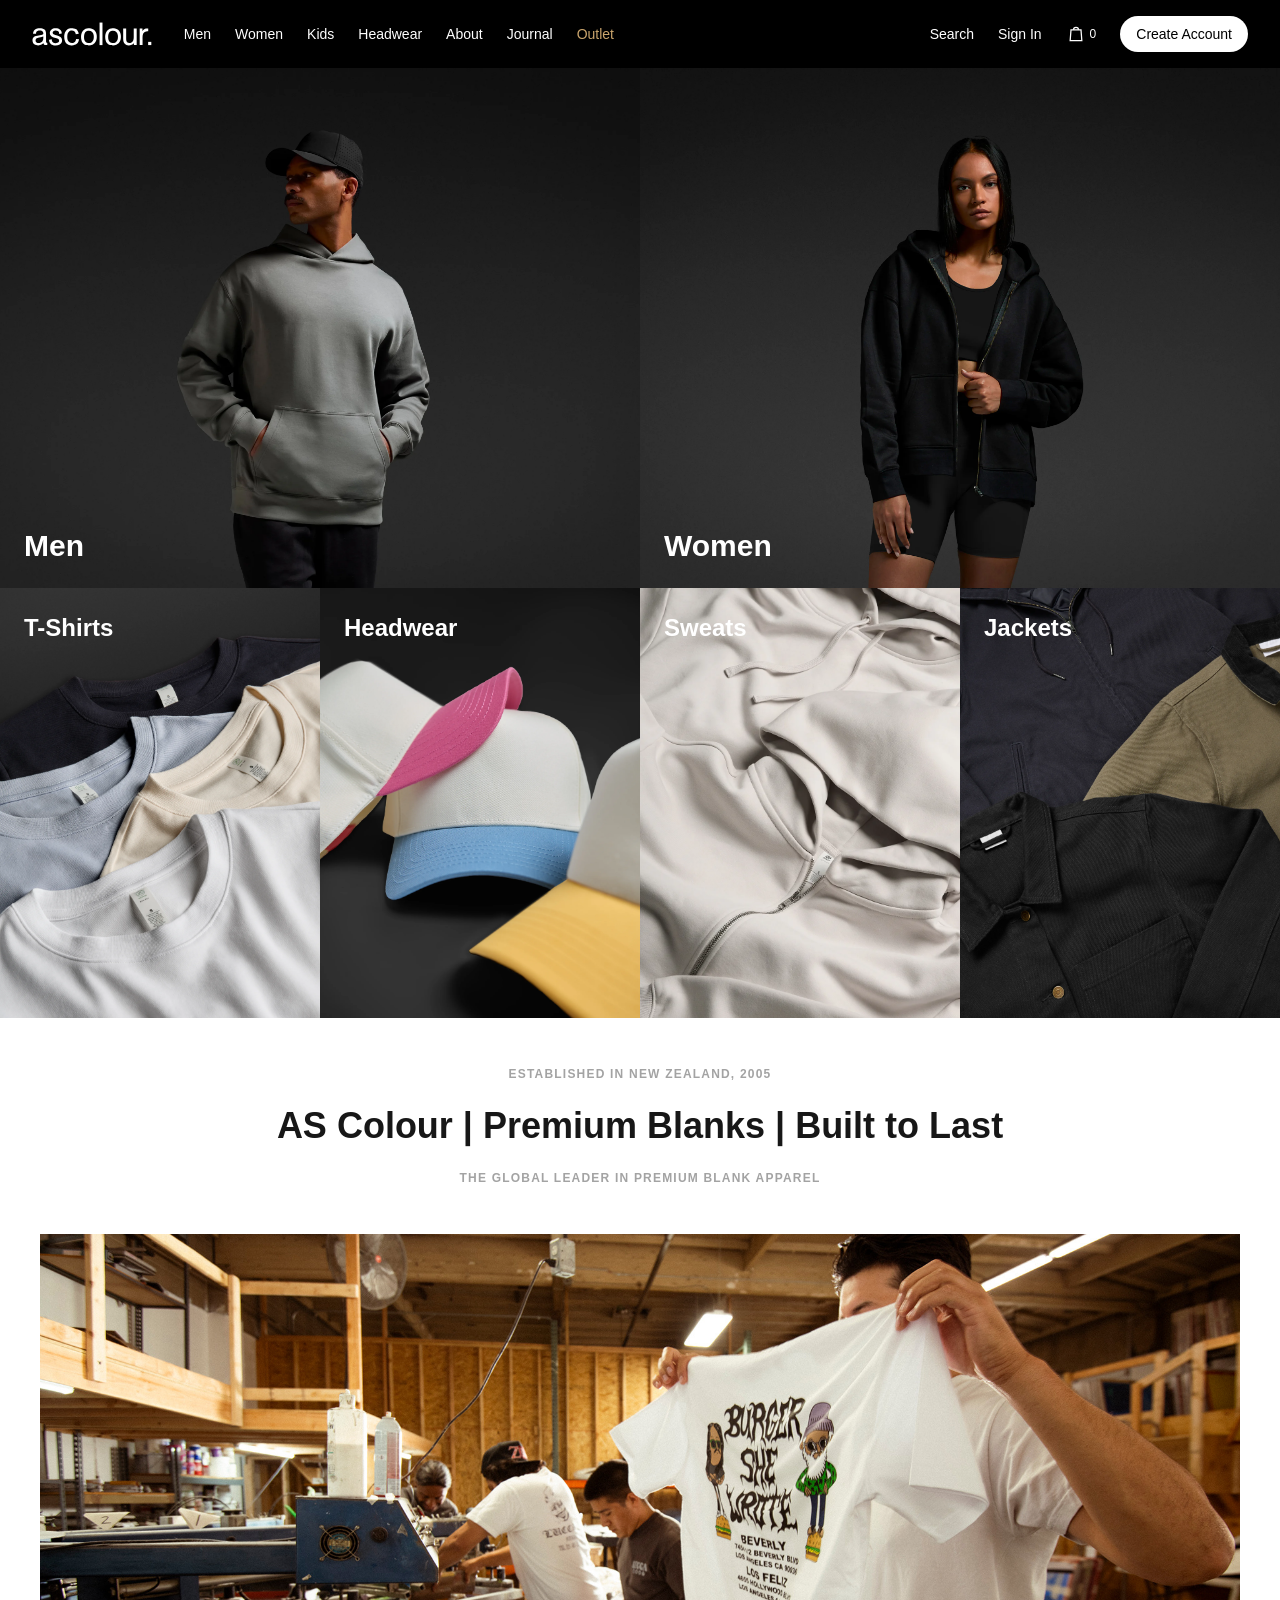
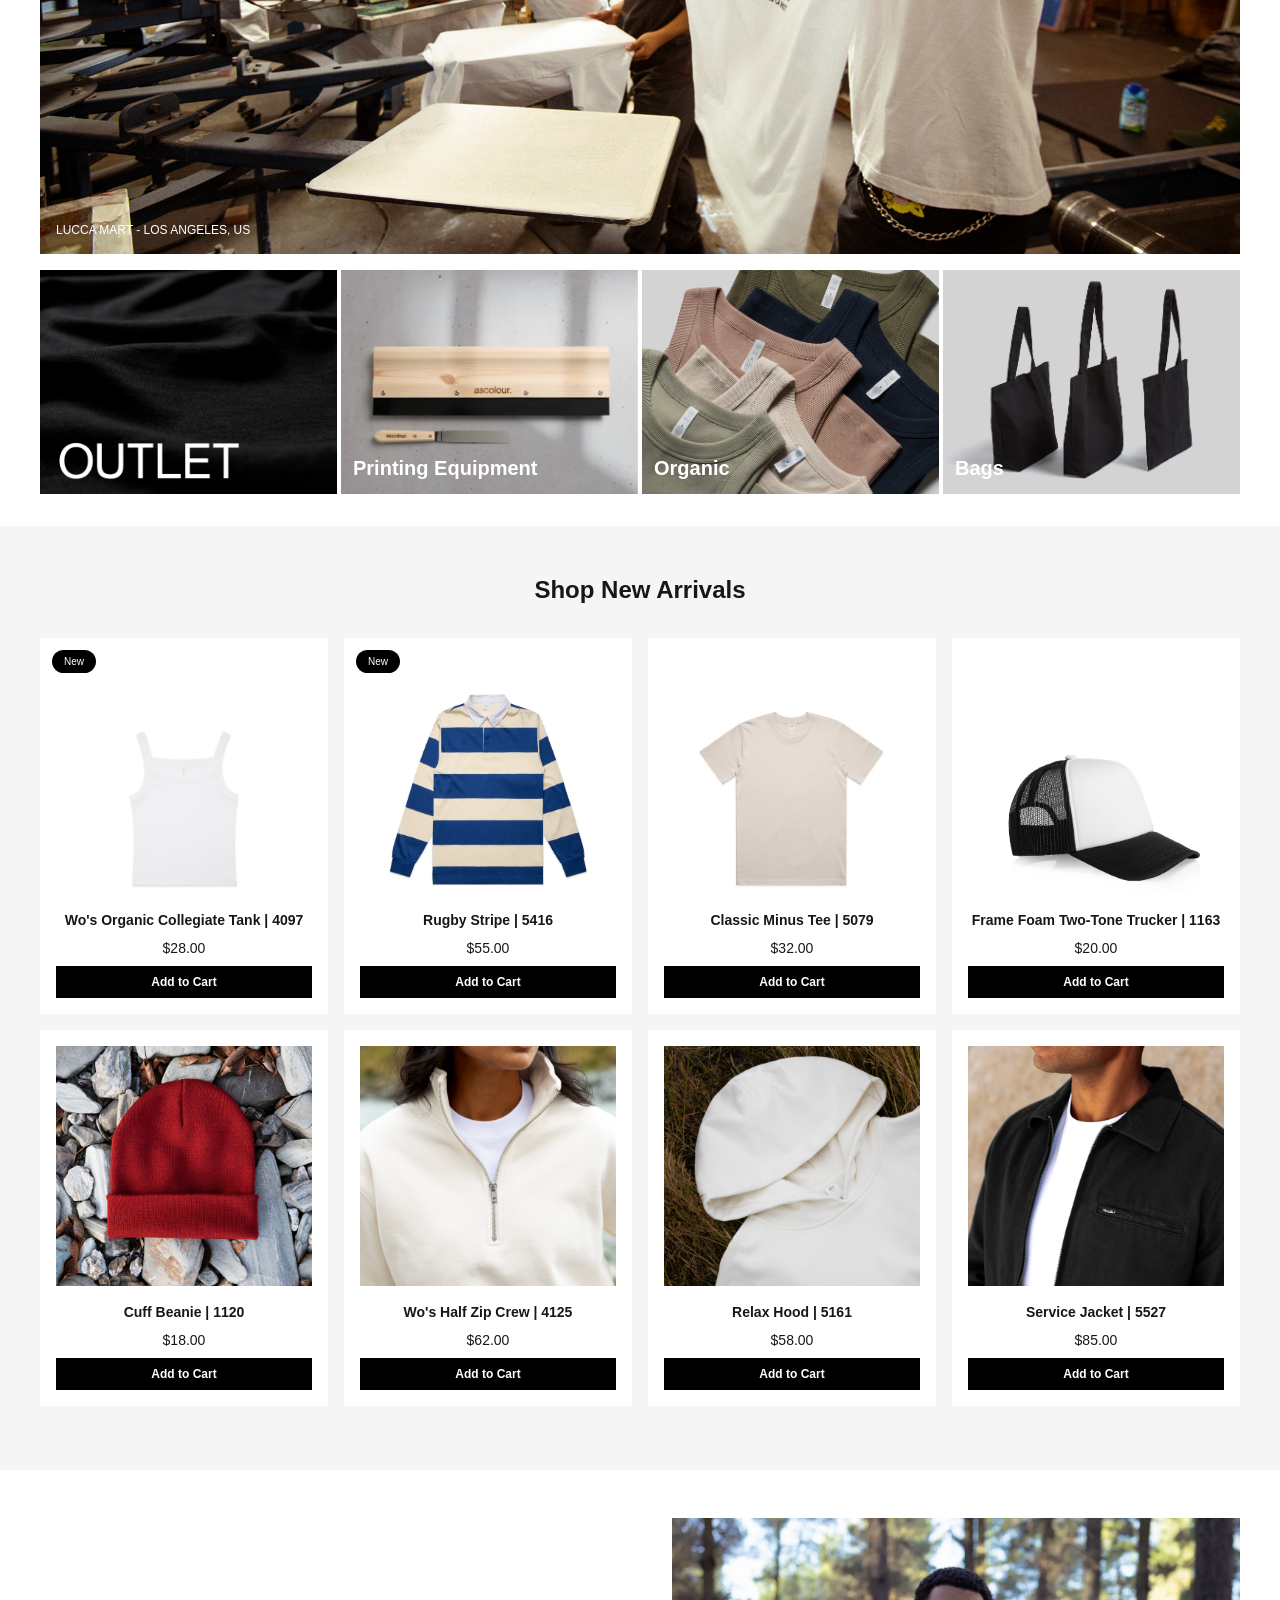
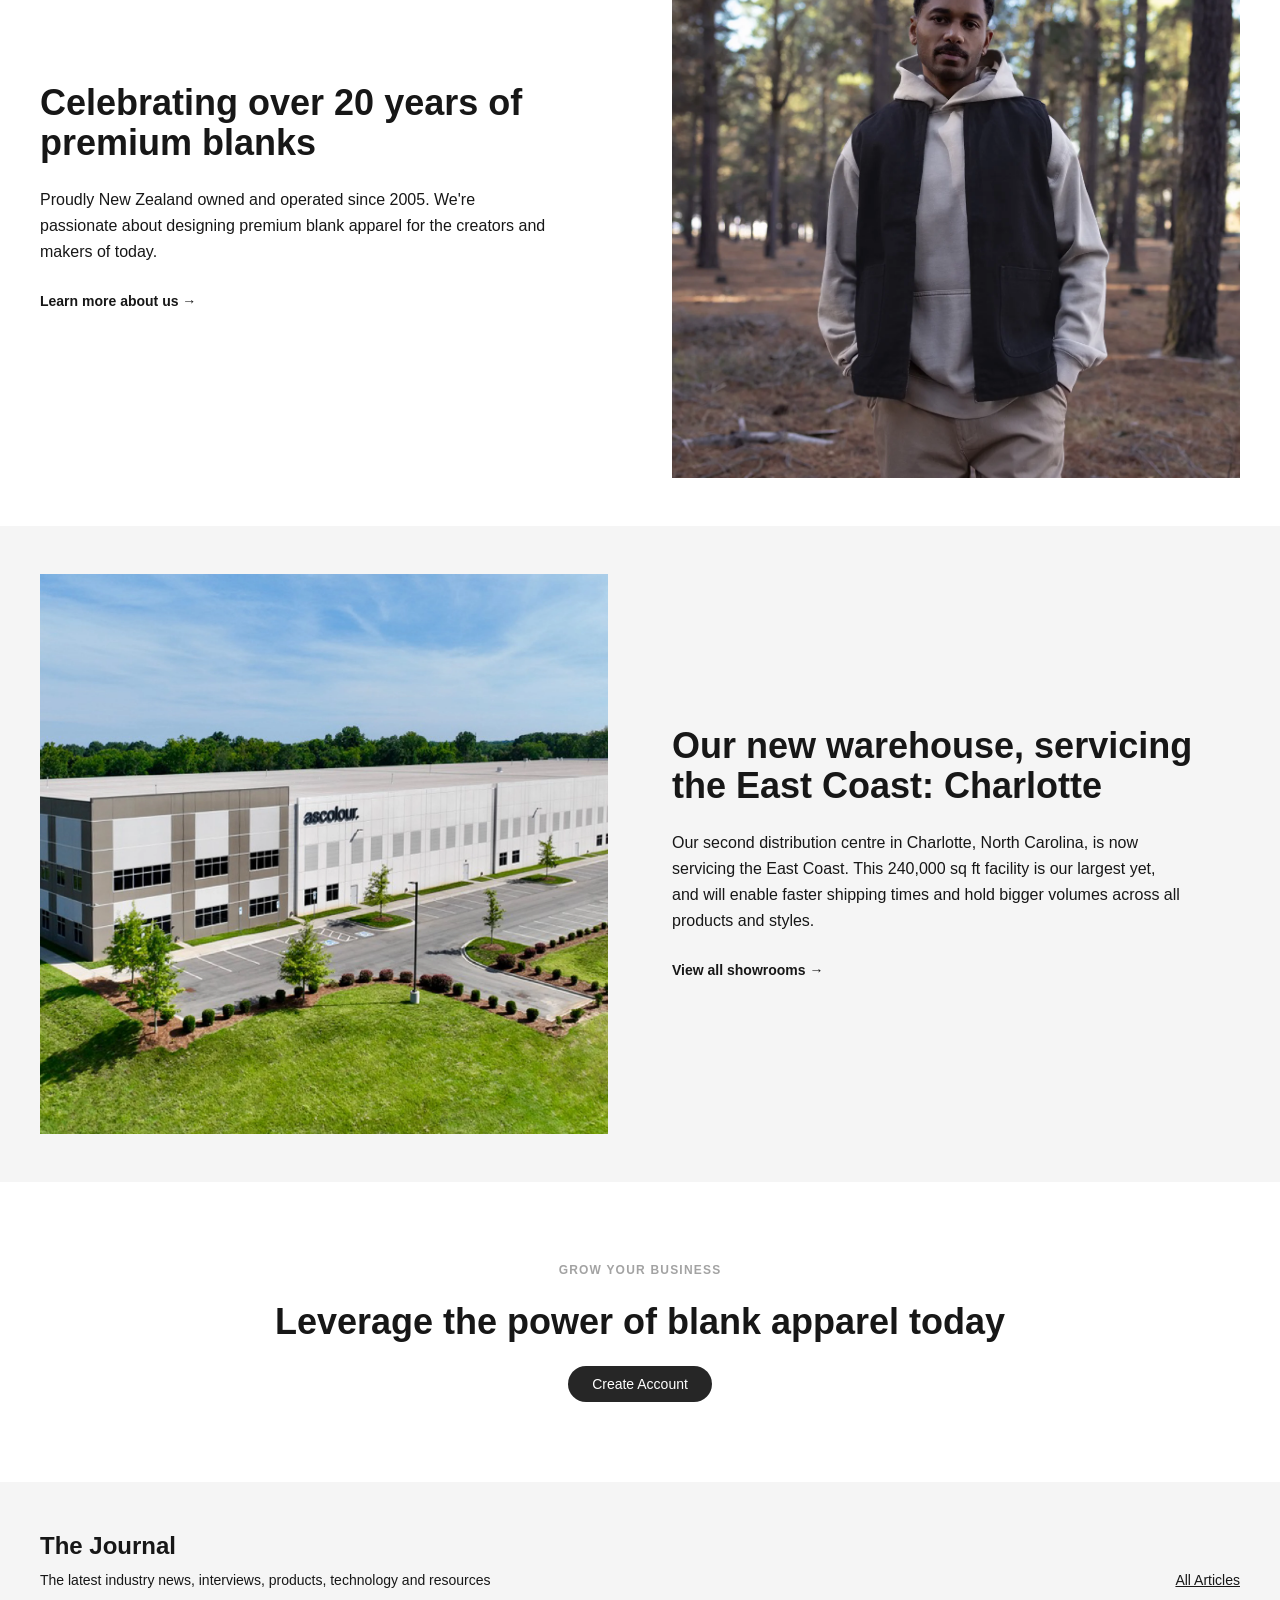
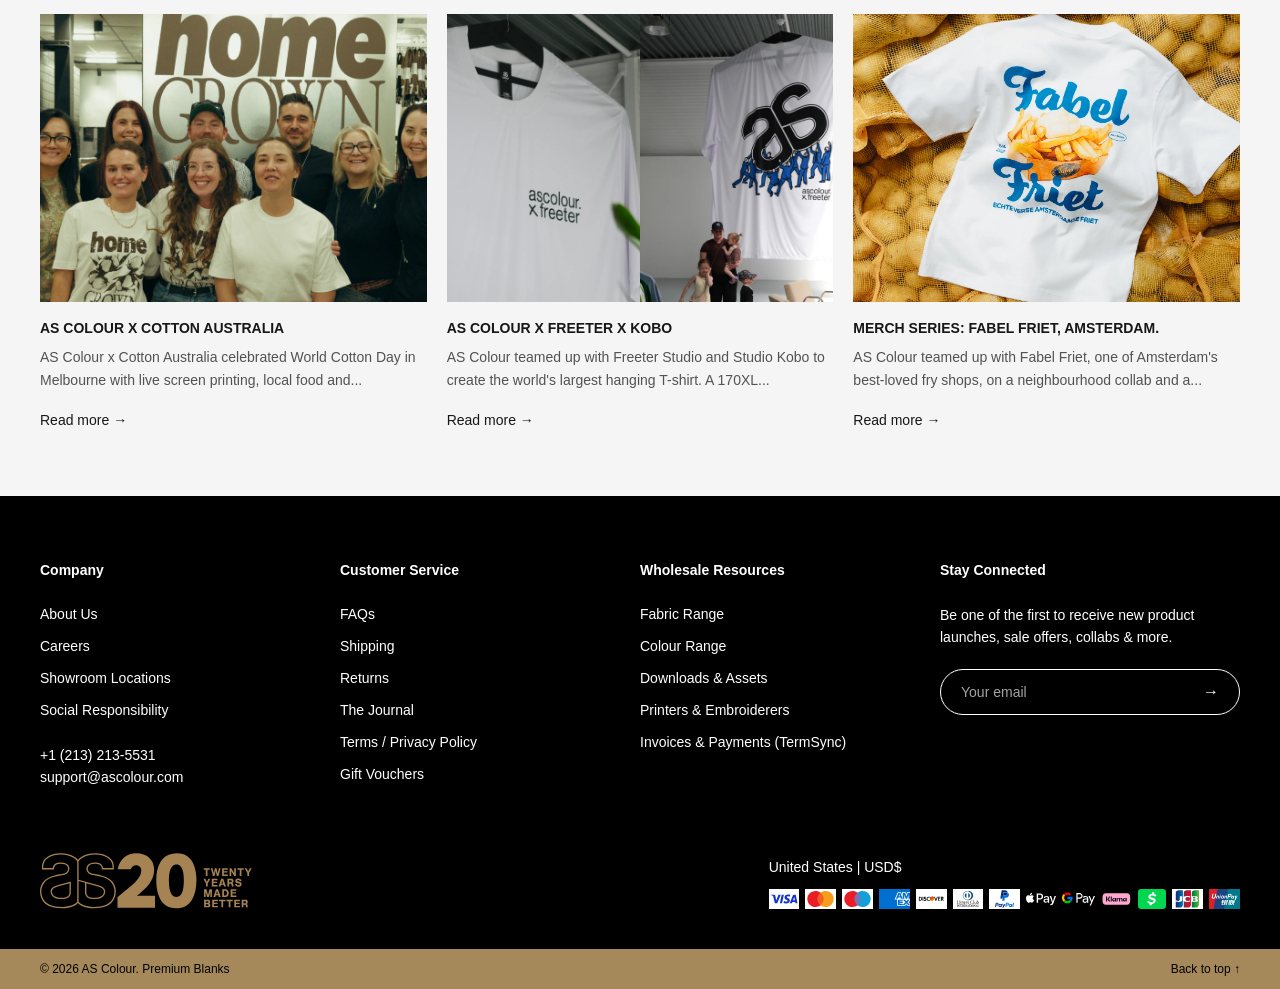
==== midterm/index.html @ 3f2ceb86 "midterm: baseline copy" ====
<!DOCTYPE html>
<html lang="en">
<head>
    <meta charset="UTF-8">
    <meta name="viewport" content="width=device-width, initial-scale=1.0">
    <title>AS Colour - Premium Blanks</title>
    <link rel="stylesheet" href="css/output.css">
</head>
<body class="bg-white font-sans text-neutral-900">

    <!-- ===== Header / Navbar (Tailwind) ===== -->
    <header class="bg-black text-white">
        <div class="flex items-center justify-between gap-4 px-4 py-4 md:px-8">
            <div class="flex items-center gap-8">
                <a href="index.html"><img src="images/ascolour_001.svg" alt="AS Colour" class="h-5 md:h-6"></a>
                <nav class="hidden gap-6 text-sm lg:flex">
                    <a href="#" class="hover:text-gold">Men</a>
                    <a href="#" class="hover:text-gold">Women</a>
                    <a href="#" class="hover:text-gold">Kids</a>
                    <a href="#" class="hover:text-gold">Headwear</a>
                    <a href="#" class="hover:text-gold">About</a>
                    <a href="#" class="hover:text-gold">Journal</a>
                    <a href="#" class="text-gold">Outlet</a>
                </nav>
            </div>
            <div class="flex items-center gap-4 text-sm md:gap-6">
                <a href="#" class="hidden md:inline">Search</a>
                <a href="#" class="hidden md:inline">Sign In</a>
                <a href="#" aria-label="Cart" class="flex items-center gap-1">
                    <svg class="h-5 w-5" fill="none" stroke="currentColor" stroke-width="1.5" viewBox="0 0 24 24" aria-hidden="true"><path d="M6 7h12l1 13H5L6 7z"/><path d="M9 7a3 3 0 0 1 6 0"/></svg>
                    <span class="text-xs">0</span>
                </a>
                <a href="#" class="hidden rounded-full bg-white px-4 py-2 text-black md:inline-block">Create Account</a>
                <label for="menu-toggle" class="cursor-pointer lg:hidden" aria-label="Open menu">
                    <svg class="h-6 w-6" fill="none" stroke="currentColor" stroke-width="1.5" viewBox="0 0 24 24" aria-hidden="true"><path d="M4 7h16M4 12h16M4 17h16"/></svg>
                </label>
            </div>
        </div>
        <!-- CSS-only mobile menu: checkbox + Tailwind peer-checked -->
        <input type="checkbox" id="menu-toggle" class="peer hidden">
        <nav class="hidden flex-col gap-4 border-t border-neutral-800 px-4 py-4 text-sm peer-checked:flex lg:!hidden">
            <a href="#">Men</a>
            <a href="#">Women</a>
            <a href="#">Kids</a>
            <a href="#">Headwear</a>
            <a href="#">About</a>
            <a href="#">Journal</a>
            <a href="#" class="text-gold">Outlet</a>
            <a href="#">Search</a>
            <a href="#">Sign In</a>
        </nav>
    </header>

    <!-- ===== Men / Women Hero ===== -->
    <section class="flex flex-col md:flex-row">
        <a href="#" class="relative h-80 md:h-[520px] md:w-1/2">
            <img src="images/ascolour_016.webp" alt="Men - grey hoodie" class="h-full w-full object-cover">
            <span class="absolute bottom-6 left-6 text-3xl font-bold text-white">Men</span>
        </a>
        <a href="#" class="relative h-80 md:h-[520px] md:w-1/2">
            <img src="images/ascolour_017.webp" alt="Women - black zip hoodie" class="h-full w-full object-cover">
            <span class="absolute bottom-6 left-6 text-3xl font-bold text-white">Women</span>
        </a>
    </section>

    <!-- ===== Sub Categories ===== -->
    <section class="flex flex-wrap">
        <a href="#" class="relative h-56 w-1/2 md:h-80 lg:h-[430px] lg:w-1/4">
            <img src="images/ascolour_018.webp" alt="T-Shirts" class="h-full w-full object-cover">
            <span class="absolute left-4 top-4 text-lg font-bold text-white md:left-6 md:top-6 md:text-2xl">T-Shirts</span>
        </a>
        <a href="#" class="relative h-56 w-1/2 md:h-80 lg:h-[430px] lg:w-1/4">
            <img src="images/ascolour_019.webp" alt="Headwear" class="h-full w-full object-cover">
            <span class="absolute left-4 top-4 text-lg font-bold text-white md:left-6 md:top-6 md:text-2xl">Headwear</span>
        </a>
        <a href="#" class="relative h-56 w-1/2 md:h-80 lg:h-[430px] lg:w-1/4">
            <img src="images/ascolour_020.webp" alt="Sweats" class="h-full w-full object-cover">
            <span class="absolute left-4 top-4 text-lg font-bold text-white md:left-6 md:top-6 md:text-2xl">Sweats</span>
        </a>
        <a href="#" class="relative h-56 w-1/2 md:h-80 lg:h-[430px] lg:w-1/4">
            <img src="images/ascolour_021.webp" alt="Jackets" class="h-full w-full object-cover">
            <span class="absolute left-4 top-4 text-lg font-bold text-white md:left-6 md:top-6 md:text-2xl">Jackets</span>
        </a>
    </section>

    <!-- ===== Intro ===== -->
    <section class="px-4 py-12 text-center">
        <p class="text-xs font-bold uppercase tracking-widest text-neutral-400">Established in New Zealand, 2005</p>
        <h1 class="my-6 text-2xl font-bold md:text-4xl">AS Colour | Premium Blanks | Built to Last</h1>
        <p class="text-xs font-bold uppercase tracking-widest text-neutral-400">The global leader in premium blank apparel</p>
    </section>

    <!-- ===== Feature Image ===== -->
    <section class="relative mx-4 md:mx-10">
        <img src="images/ascolour_024.jpg" alt="Lucca Mart screen printing, Los Angeles" class="h-64 w-full object-cover md:h-[460px] lg:h-[620px]">
        <span class="absolute bottom-4 left-4 text-xs text-white">LUCCA MART - LOS ANGELES, US</span>
    </section>

    <!-- ===== Quick Link Tiles ===== -->
    <section class="mx-4 mt-4 flex flex-wrap gap-1 md:mx-10">
        <a href="#" class="relative h-36 w-[calc(50%-2px)] md:h-56 lg:w-[calc(25%-3px)]">
            <img src="images/ascolour_026.gif" alt="Outlet" class="h-full w-full object-cover">
        </a>
        <a href="#" class="relative h-36 w-[calc(50%-2px)] md:h-56 lg:w-[calc(25%-3px)]">
            <img src="images/ascolour_027.avif" alt="Printing Equipment" class="h-full w-full object-cover">
            <span class="absolute bottom-3 left-3 text-base font-bold text-white md:text-xl">Printing Equipment</span>
        </a>
        <a href="#" class="relative h-36 w-[calc(50%-2px)] md:h-56 lg:w-[calc(25%-3px)]">
            <img src="images/ascolour_028.webp" alt="Organic" class="h-full w-full object-cover">
            <span class="absolute bottom-3 left-3 text-base font-bold text-white md:text-xl">Organic</span>
        </a>
        <a href="#" class="relative h-36 w-[calc(50%-2px)] md:h-56 lg:w-[calc(25%-3px)]">
            <img src="images/ascolour_029.avif" alt="Bags" class="h-full w-full object-cover">
            <span class="absolute bottom-3 left-3 text-base font-bold text-white md:text-xl">Bags</span>
        </a>
    </section>

    <!-- ===== Product Listing: 8 cards (Tailwind flex-wrap grid) =====
         Every card links to the same product page. -->
    <section class="mt-8 bg-soft px-4 py-12 md:px-10">
        <h2 class="mb-8 text-center text-2xl font-bold">Shop New Arrivals</h2>
        <div class="-mx-2 flex flex-wrap">

            <div class="mb-4 w-1/2 px-2 md:w-1/3 lg:w-1/4">
                <div class="relative flex h-full flex-col bg-white p-4 text-center">
                    <span class="absolute left-3 top-3 rounded-full bg-black px-3 py-1 text-[10px] text-white">New</span>
                    <a href="product.html" class="flex flex-1 flex-col">
                        <img src="images/ascolour_030.jpg" alt="Wo's Organic Collegiate Tank" class="mb-4 h-40 w-full object-contain md:h-60">
                        <h3 class="text-xs font-bold md:text-sm">Wo's Organic Collegiate Tank | 4097</h3>
                    </a>
                    <p class="my-2 text-sm">$28.00</p>
                    <button type="button" class="w-full bg-black py-2 text-xs font-bold text-white hover:bg-neutral-700">Add to Cart</button>
                </div>
            </div>

            <div class="mb-4 w-1/2 px-2 md:w-1/3 lg:w-1/4">
                <div class="relative flex h-full flex-col bg-white p-4 text-center">
                    <span class="absolute left-3 top-3 rounded-full bg-black px-3 py-1 text-[10px] text-white">New</span>
                    <a href="product.html" class="flex flex-1 flex-col">
                        <img src="images/ascolour_031.webp" alt="Rugby Stripe" class="mb-4 h-40 w-full object-contain md:h-60">
                        <h3 class="text-xs font-bold md:text-sm">Rugby Stripe | 5416</h3>
                    </a>
                    <p class="my-2 text-sm">$55.00</p>
                    <button type="button" class="w-full bg-black py-2 text-xs font-bold text-white hover:bg-neutral-700">Add to Cart</button>
                </div>
            </div>

            <div class="mb-4 w-1/2 px-2 md:w-1/3 lg:w-1/4">
                <div class="relative flex h-full flex-col bg-white p-4 text-center">
                    <a href="product.html" class="flex flex-1 flex-col">
                        <img src="images/ascolour_032.webp" alt="Classic Minus Tee" class="mb-4 h-40 w-full object-contain md:h-60">
                        <h3 class="text-xs font-bold md:text-sm">Classic Minus Tee | 5079</h3>
                    </a>
                    <p class="my-2 text-sm">$32.00</p>
                    <button type="button" class="w-full bg-black py-2 text-xs font-bold text-white hover:bg-neutral-700">Add to Cart</button>
                </div>
            </div>

            <div class="mb-4 w-1/2 px-2 md:w-1/3 lg:w-1/4">
                <div class="relative flex h-full flex-col bg-white p-4 text-center">
                    <a href="product.html" class="flex flex-1 flex-col">
                        <img src="images/ascolour_033.webp" alt="Frame Foam Two-Tone Trucker" class="mb-4 h-40 w-full object-contain md:h-60">
                        <h3 class="text-xs font-bold md:text-sm">Frame Foam Two-Tone Trucker | 1163</h3>
                    </a>
                    <p class="my-2 text-sm">$20.00</p>
                    <button type="button" class="w-full bg-black py-2 text-xs font-bold text-white hover:bg-neutral-700">Add to Cart</button>
                </div>
            </div>

            <div class="mb-4 w-1/2 px-2 md:w-1/3 lg:w-1/4">
                <div class="relative flex h-full flex-col bg-white p-4 text-center">
                    <a href="product.html" class="flex flex-1 flex-col">
                        <img src="images/ascolour_012.jpg" alt="Cuff Beanie" class="mb-4 h-40 w-full object-cover md:h-60">
                        <h3 class="text-xs font-bold md:text-sm">Cuff Beanie | 1120</h3>
                    </a>
                    <p class="my-2 text-sm">$18.00</p>
                    <button type="button" class="w-full bg-black py-2 text-xs font-bold text-white hover:bg-neutral-700">Add to Cart</button>
                </div>
            </div>

            <div class="mb-4 w-1/2 px-2 md:w-1/3 lg:w-1/4">
                <div class="relative flex h-full flex-col bg-white p-4 text-center">
                    <a href="product.html" class="flex flex-1 flex-col">
                        <img src="images/ascolour_006.jpg" alt="Wo's Half Zip Crew" class="mb-4 h-40 w-full object-cover md:h-60">
                        <h3 class="text-xs font-bold md:text-sm">Wo's Half Zip Crew | 4125</h3>
                    </a>
                    <p class="my-2 text-sm">$62.00</p>
                    <button type="button" class="w-full bg-black py-2 text-xs font-bold text-white hover:bg-neutral-700">Add to Cart</button>
                </div>
            </div>

            <div class="mb-4 w-1/2 px-2 md:w-1/3 lg:w-1/4">
                <div class="relative flex h-full flex-col bg-white p-4 text-center">
                    <a href="product.html" class="flex flex-1 flex-col">
                        <img src="images/ascolour_004.jpg" alt="Relax Hood" class="mb-4 h-40 w-full object-cover md:h-60">
                        <h3 class="text-xs font-bold md:text-sm">Relax Hood | 5161</h3>
                    </a>
                    <p class="my-2 text-sm">$58.00</p>
                    <button type="button" class="w-full bg-black py-2 text-xs font-bold text-white hover:bg-neutral-700">Add to Cart</button>
                </div>
            </div>

            <div class="mb-4 w-1/2 px-2 md:w-1/3 lg:w-1/4">
                <div class="relative flex h-full flex-col bg-white p-4 text-center">
                    <a href="product.html" class="flex flex-1 flex-col">
                        <img src="images/ascolour_003.jpg" alt="Service Jacket" class="mb-4 h-40 w-full object-cover md:h-60">
                        <h3 class="text-xs font-bold md:text-sm">Service Jacket | 5527</h3>
                    </a>
                    <p class="my-2 text-sm">$85.00</p>
                    <button type="button" class="w-full bg-black py-2 text-xs font-bold text-white hover:bg-neutral-700">Add to Cart</button>
                </div>
            </div>

        </div>
    </section>

    <!-- ===== Celebrating 20 Years ===== -->
    <section class="flex flex-col items-center gap-8 px-4 py-12 md:px-10 lg:flex-row lg:gap-16">
        <div class="lg:w-1/2">
            <h2 class="mb-6 text-2xl font-bold md:text-4xl">Celebrating over 20 years of premium blanks</h2>
            <p class="mb-6 max-w-lg leading-relaxed">Proudly New Zealand owned and operated since 2005. We're passionate about designing premium blank apparel for the creators and makers of today.</p>
            <a href="#" class="text-sm font-bold">Learn more about us &rarr;</a>
        </div>
        <div class="w-full lg:w-1/2">
            <img src="images/ascolour_034.webp" alt="Model in vest and hoodie in a forest" class="h-72 w-full object-cover md:h-[560px]">
        </div>
    </section>

    <!-- ===== Warehouse ===== -->
    <section class="flex flex-col-reverse items-center gap-8 bg-soft px-4 py-12 md:px-10 lg:flex-row lg:gap-16">
        <div class="w-full lg:w-1/2">
            <img src="images/ascolour_035.webp" alt="Charlotte warehouse" class="h-72 w-full object-cover md:h-[560px]">
        </div>
        <div class="lg:w-1/2">
            <h2 class="mb-6 text-2xl font-bold md:text-4xl">Our new warehouse, servicing the East Coast: Charlotte</h2>
            <p class="mb-6 max-w-lg leading-relaxed">Our second distribution centre in Charlotte, North Carolina, is now servicing the East Coast. This 240,000 sq ft facility is our largest yet, and will enable faster shipping times and hold bigger volumes across all products and styles.</p>
            <a href="#" class="text-sm font-bold">View all showrooms &rarr;</a>
        </div>
    </section>

    <!-- ===== CTA ===== -->
    <section class="px-4 py-16 text-center md:py-20">
        <p class="text-xs font-bold uppercase tracking-widest text-neutral-400">Grow your business</p>
        <h2 class="my-6 text-2xl font-bold md:text-4xl">Leverage the power of blank apparel today</h2>
        <a href="#" class="inline-block rounded-full bg-neutral-800 px-6 py-2 text-sm text-white">Create Account</a>
    </section>

    <!-- ===== Journal ===== -->
    <section class="bg-soft px-4 pb-16 pt-12 md:px-10">
        <div class="mb-6 flex flex-col gap-2 md:flex-row md:items-end md:justify-between">
            <div>
                <h2 class="mb-2 text-2xl font-bold">The Journal</h2>
                <p class="text-sm">The latest industry news, interviews, products, technology and resources</p>
            </div>
            <a href="#" class="text-sm underline">All Articles</a>
        </div>
        <div class="flex flex-col gap-8 md:flex-row md:gap-5">
            <a href="#" class="md:w-1/3">
                <img src="images/ascolour_036.webp" alt="AS Colour x Cotton Australia" class="mb-4 h-56 w-full object-cover lg:h-72">
                <h3 class="mb-2 text-sm font-bold uppercase">AS Colour x Cotton Australia</h3>
                <p class="mb-4 text-sm leading-relaxed text-neutral-600">AS Colour x Cotton Australia celebrated World Cotton Day in Melbourne with live screen printing, local food and...</p>
                <span class="text-sm">Read more &rarr;</span>
            </a>
            <a href="#" class="md:w-1/3">
                <img src="images/ascolour_037.webp" alt="AS Colour x Freeter x Kobo" class="mb-4 h-56 w-full object-cover lg:h-72">
                <h3 class="mb-2 text-sm font-bold uppercase">AS Colour x Freeter x Kobo</h3>
                <p class="mb-4 text-sm leading-relaxed text-neutral-600">AS Colour teamed up with Freeter Studio and Studio Kobo to create the world's largest hanging T-shirt. A 170XL...</p>
                <span class="text-sm">Read more &rarr;</span>
            </a>
            <a href="#" class="md:w-1/3">
                <img src="images/ascolour_038.webp" alt="Merch Series: Fabel Friet" class="mb-4 h-56 w-full object-cover lg:h-72">
                <h3 class="mb-2 text-sm font-bold uppercase">Merch Series: Fabel Friet, Amsterdam.</h3>
                <p class="mb-4 text-sm leading-relaxed text-neutral-600">AS Colour teamed up with Fabel Friet, one of Amsterdam's best-loved fry shops, on a neighbourhood collab and a...</p>
                <span class="text-sm">Read more &rarr;</span>
            </a>
        </div>
    </section>

    <!-- ===== Footer (identical on both pages) ===== -->
    <footer class="bg-black px-4 pb-10 pt-16 text-white md:px-10">
        <div class="mb-16 flex flex-wrap gap-y-10">
            <div class="w-1/2 pr-4 lg:w-1/4">
                <h4 class="mb-6 text-sm font-bold">Company</h4>
                <ul class="space-y-3 text-sm">
                    <li><a href="#" class="hover:text-gold">About Us</a></li>
                    <li><a href="#" class="hover:text-gold">Careers</a></li>
                    <li><a href="#" class="hover:text-gold">Showroom Locations</a></li>
                    <li><a href="#" class="hover:text-gold">Social Responsibility</a></li>
                </ul>
                <p class="mt-6 text-sm leading-relaxed">+1 (213) 213-5531<br>support@ascolour.com</p>
            </div>
            <div class="w-1/2 pr-4 lg:w-1/4">
                <h4 class="mb-6 text-sm font-bold">Customer Service</h4>
                <ul class="space-y-3 text-sm">
                    <li><a href="#" class="hover:text-gold">FAQs</a></li>
                    <li><a href="#" class="hover:text-gold">Shipping</a></li>
                    <li><a href="#" class="hover:text-gold">Returns</a></li>
                    <li><a href="#" class="hover:text-gold">The Journal</a></li>
                    <li><a href="#" class="hover:text-gold">Terms / Privacy Policy</a></li>
                    <li><a href="#" class="hover:text-gold">Gift Vouchers</a></li>
                </ul>
            </div>
            <div class="w-1/2 pr-4 lg:w-1/4">
                <h4 class="mb-6 text-sm font-bold">Wholesale Resources</h4>
                <ul class="space-y-3 text-sm">
                    <li><a href="#" class="hover:text-gold">Fabric Range</a></li>
                    <li><a href="#" class="hover:text-gold">Colour Range</a></li>
                    <li><a href="#" class="hover:text-gold">Downloads &amp; Assets</a></li>
                    <li><a href="#" class="hover:text-gold">Printers &amp; Embroiderers</a></li>
                    <li><a href="#" class="hover:text-gold">Invoices &amp; Payments (TermSync)</a></li>
                </ul>
            </div>
            <div class="w-full lg:w-1/4">
                <h4 class="mb-6 text-sm font-bold">Stay Connected</h4>
                <p class="text-sm leading-relaxed">Be one of the first to receive new product launches, sale offers, collabs &amp; more.</p>
                <form action="#" class="mt-5 flex overflow-hidden rounded-full border border-white">
                    <input type="email" placeholder="Your email" aria-label="Email" class="min-w-0 flex-1 bg-transparent px-5 py-3 text-sm text-white outline-none placeholder:text-neutral-400">
                    <button type="submit" class="px-5" aria-label="Subscribe">&rarr;</button>
                </form>
            </div>
        </div>
        <div class="flex flex-col gap-6 md:flex-row md:items-end md:justify-between">
            <img src="images/ascolour_040.svg" alt="AS Colour 20 Years" class="h-12 w-auto self-start md:h-14">
            <div>
                <p class="mb-3 text-sm">United States | USD$</p>
                <div class="flex flex-wrap items-center gap-1.5">
                    <img src="images/ascolour_041.svg" alt="Visa" class="h-5">
                    <img src="images/ascolour_042.svg" alt="Mastercard" class="h-5">
                    <img src="images/ascolour_043.svg" alt="Maestro" class="h-5">
                    <img src="images/ascolour_044.svg" alt="American Express" class="h-5">
                    <img src="images/ascolour_045.svg" alt="Discover" class="h-5">
                    <img src="images/ascolour_046.svg" alt="Diners Club" class="h-5">
                    <img src="images/ascolour_047.svg" alt="PayPal" class="h-5">
                    <img src="images/ascolour_048.svg" alt="Apple Pay" class="h-5">
                    <img src="images/ascolour_049.svg" alt="Google Pay" class="h-5">
                    <img src="images/ascolour_050.svg" alt="Klarna" class="h-5">
                    <img src="images/ascolour_051.svg" alt="Cash App" class="h-5">
                    <img src="images/ascolour_052.svg" alt="JCB" class="h-5">
                    <img src="images/ascolour_053.svg" alt="UnionPay" class="h-5">
                </div>
            </div>
        </div>
    </footer>
    <div class="flex justify-between bg-bronze px-4 py-3 text-xs text-black md:px-10">
        <span>&copy; 2026 AS Colour. Premium Blanks</span>
        <a href="#">Back to top &uarr;</a>
    </div>

</body>
</html>
---- midterm/css/output.css ----
*,:after,:before{--tw-border-spacing-x:0;--tw-border-spacing-y:0;--tw-translate-x:0;--tw-translate-y:0;--tw-rotate:0;--tw-skew-x:0;--tw-skew-y:0;--tw-scale-x:1;--tw-scale-y:1;--tw-pan-x: ;--tw-pan-y: ;--tw-pinch-zoom: ;--tw-scroll-snap-strictness:proximity;--tw-gradient-from-position: ;--tw-gradient-via-position: ;--tw-gradient-to-position: ;--tw-ordinal: ;--tw-slashed-zero: ;--tw-numeric-figure: ;--tw-numeric-spacing: ;--tw-numeric-fraction: ;--tw-ring-inset: ;--tw-ring-offset-width:0px;--tw-ring-offset-color:#fff;--tw-ring-color:rgba(59,130,246,.5);--tw-ring-offset-shadow:0 0 #0000;--tw-ring-shadow:0 0 #0000;--tw-shadow:0 0 #0000;--tw-shadow-colored:0 0 #0000;--tw-blur: ;--tw-brightness: ;--tw-contrast: ;--tw-grayscale: ;--tw-hue-rotate: ;--tw-invert: ;--tw-saturate: ;--tw-sepia: ;--tw-drop-shadow: ;--tw-backdrop-blur: ;--tw-backdrop-brightness: ;--tw-backdrop-contrast: ;--tw-backdrop-grayscale: ;--tw-backdrop-hue-rotate: ;--tw-backdrop-invert: ;--tw-backdrop-opacity: ;--tw-backdrop-saturate: ;--tw-backdrop-sepia: ;--tw-contain-size: ;--tw-contain-layout: ;--tw-contain-paint: ;--tw-contain-style: }::backdrop{--tw-border-spacing-x:0;--tw-border-spacing-y:0;--tw-translate-x:0;--tw-translate-y:0;--tw-rotate:0;--tw-skew-x:0;--tw-skew-y:0;--tw-scale-x:1;--tw-scale-y:1;--tw-pan-x: ;--tw-pan-y: ;--tw-pinch-zoom: ;--tw-scroll-snap-strictness:proximity;--tw-gradient-from-position: ;--tw-gradient-via-position: ;--tw-gradient-to-position: ;--tw-ordinal: ;--tw-slashed-zero: ;--tw-numeric-figure: ;--tw-numeric-spacing: ;--tw-numeric-fraction: ;--tw-ring-inset: ;--tw-ring-offset-width:0px;--tw-ring-offset-color:#fff;--tw-ring-color:rgba(59,130,246,.5);--tw-ring-offset-shadow:0 0 #0000;--tw-ring-shadow:0 0 #0000;--tw-shadow:0 0 #0000;--tw-shadow-colored:0 0 #0000;--tw-blur: ;--tw-brightness: ;--tw-contrast: ;--tw-grayscale: ;--tw-hue-rotate: ;--tw-invert: ;--tw-saturate: ;--tw-sepia: ;--tw-drop-shadow: ;--tw-backdrop-blur: ;--tw-backdrop-brightness: ;--tw-backdrop-contrast: ;--tw-backdrop-grayscale: ;--tw-backdrop-hue-rotate: ;--tw-backdrop-invert: ;--tw-backdrop-opacity: ;--tw-backdrop-saturate: ;--tw-backdrop-sepia: ;--tw-contain-size: ;--tw-contain-layout: ;--tw-contain-paint: ;--tw-contain-style: }/*! tailwindcss v3.4.17 | MIT License | https://tailwindcss.com*/*,:after,:before{box-sizing:border-box;border:0 solid #e5e7eb}:after,:before{--tw-content:""}:host,html{line-height:1.5;-webkit-text-size-adjust:100%;-moz-tab-size:4;-o-tab-size:4;tab-size:4;font-family:Helvetica Neue,Helvetica,Arial,sans-serif;font-feature-settings:normal;font-variation-settings:normal;-webkit-tap-highlight-color:transparent}body{margin:0;line-height:inherit}hr{height:0;color:inherit;border-top-width:1px}abbr:where([title]){-webkit-text-decoration:underline dotted;text-decoration:underline dotted}h1,h2,h3,h4,h5,h6{font-size:inherit;font-weight:inherit}a{color:inherit;text-decoration:inherit}b,strong{font-weight:bolder}code,kbd,pre,samp{font-family:ui-monospace,SFMono-Regular,Menlo,Monaco,Consolas,Liberation Mono,Courier New,monospace;font-feature-settings:normal;font-variation-settings:normal;font-size:1em}small{font-size:80%}sub,sup{font-size:75%;line-height:0;position:relative;vertical-align:baseline}sub{bottom:-.25em}sup{top:-.5em}table{text-indent:0;border-color:inherit;border-collapse:collapse}button,input,optgroup,select,textarea{font-family:inherit;font-feature-settings:inherit;font-variation-settings:inherit;font-size:100%;font-weight:inherit;line-height:inherit;letter-spacing:inherit;color:inherit;margin:0;padding:0}button,select{text-transform:none}button,input:where([type=button]),input:where([type=reset]),input:where([type=submit]){-webkit-appearance:button;background-color:transparent;background-image:none}:-moz-focusring{outline:auto}:-moz-ui-invalid{box-shadow:none}progress{vertical-align:baseline}::-webkit-inner-spin-button,::-webkit-outer-spin-button{height:auto}[type=search]{-webkit-appearance:textfield;outline-offset:-2px}::-webkit-search-decoration{-webkit-appearance:none}::-webkit-file-upload-button{-webkit-appearance:button;font:inherit}summary{display:list-item}blockquote,dd,dl,figure,h1,h2,h3,h4,h5,h6,hr,p,pre{margin:0}fieldset{margin:0}fieldset,legend{padding:0}menu,ol,ul{list-style:none;margin:0;padding:0}dialog{padding:0}textarea{resize:vertical}input::-moz-placeholder,textarea::-moz-placeholder{opacity:1;color:#9ca3af}input::placeholder,textarea::placeholder{opacity:1;color:#9ca3af}[role=button],button{cursor:pointer}:disabled{cursor:default}audio,canvas,embed,iframe,img,object,svg,video{display:block;vertical-align:middle}img,video{max-width:100%;height:auto}[hidden]:where(:not([hidden=until-found])){display:none}summary::-webkit-details-marker{display:none}.sr-only{position:absolute;width:1px;height:1px;padding:0;margin:-1px;overflow:hidden;clip:rect(0,0,0,0);white-space:nowrap;border-width:0}.absolute{position:absolute}.relative{position:relative}.inset-0{inset:0}.bottom-3{bottom:.75rem}.bottom-4{bottom:1rem}.bottom-6{bottom:1.5rem}.left-3{left:.75rem}.left-4{left:1rem}.left-6{left:1.5rem}.top-3{top:.75rem}.top-4{top:1rem}.-mx-2{margin-left:-.5rem;margin-right:-.5rem}.mx-4{margin-left:1rem;margin-right:1rem}.my-2{margin-top:.5rem;margin-bottom:.5rem}.my-6{margin-top:1.5rem;margin-bottom:1.5rem}.mb-1{margin-bottom:.25rem}.mb-16{margin-bottom:4rem}.mb-2{margin-bottom:.5rem}.mb-3{margin-bottom:.75rem}.mb-4{margin-bottom:1rem}.mb-5{margin-bottom:1.25rem}.mb-6{margin-bottom:1.5rem}.mb-8{margin-bottom:2rem}.mt-16{margin-top:4rem}.mt-4{margin-top:1rem}.mt-5{margin-top:1.25rem}.mt-6{margin-top:1.5rem}.mt-8{margin-top:2rem}.block{display:block}.inline-block{display:inline-block}.flex{display:flex}.grid{display:grid}.hidden{display:none}.h-12{height:3rem}.h-36{height:9rem}.h-40{height:10rem}.h-44{height:11rem}.h-5{height:1.25rem}.h-56{height:14rem}.h-6{height:1.5rem}.h-64{height:16rem}.h-72{height:18rem}.h-8{height:2rem}.h-80{height:20rem}.h-\[360px\]{height:360px}.h-full{height:100%}.w-1\/2{width:50%}.w-20{width:5rem}.w-28{width:7rem}.w-5{width:1.25rem}.w-6{width:1.5rem}.w-8{width:2rem}.w-\[calc\(50\%-2px\)\]{width:calc(50% - 2px)}.w-\[calc\(50\%-4px\)\]{width:calc(50% - 4px)}.w-auto{width:auto}.w-full{width:100%}.min-w-0{min-width:0}.min-w-\[48px\]{min-width:48px}.max-w-\[220px\]{max-width:220px}.max-w-lg{max-width:32rem}.max-w-xl{max-width:36rem}.flex-1{flex:1 1 0%}.shrink-0{flex-shrink:0}.cursor-pointer{cursor:pointer}.list-none{list-style-type:none}.flex-col{flex-direction:column}.flex-col-reverse{flex-direction:column-reverse}.flex-wrap{flex-wrap:wrap}.items-center{align-items:center}.justify-center{justify-content:center}.justify-between{justify-content:space-between}.gap-1{gap:.25rem}.gap-1\.5{gap:.375rem}.gap-2{gap:.5rem}.gap-3{gap:.75rem}.gap-4{gap:1rem}.gap-5{gap:1.25rem}.gap-6{gap:1.5rem}.gap-8{gap:2rem}.gap-y-10{row-gap:2.5rem}.space-y-3>:not([hidden])~:not([hidden]){--tw-space-y-reverse:0;margin-top:calc(.75rem*(1 - var(--tw-space-y-reverse)));margin-bottom:calc(.75rem*var(--tw-space-y-reverse))}.self-start{align-self:flex-start}.overflow-hidden{overflow:hidden}.rounded-full{border-radius:9999px}.border{border-width:1px}.border-y{border-top-width:1px;border-bottom-width:1px}.border-t{border-top-width:1px}.border-black{--tw-border-opacity:1;border-color:rgb(0 0 0/var(--tw-border-opacity,1))}.border-neutral-200{--tw-border-opacity:1;border-color:rgb(229 229 229/var(--tw-border-opacity,1))}.border-neutral-300{--tw-border-opacity:1;border-color:rgb(212 212 212/var(--tw-border-opacity,1))}.border-neutral-400{--tw-border-opacity:1;border-color:rgb(163 163 163/var(--tw-border-opacity,1))}.border-neutral-800{--tw-border-opacity:1;border-color:rgb(38 38 38/var(--tw-border-opacity,1))}.border-white{--tw-border-opacity:1;border-color:rgb(255 255 255/var(--tw-border-opacity,1))}.bg-black{--tw-bg-opacity:1;background-color:rgb(0 0 0/var(--tw-bg-opacity,1))}.bg-bronze{--tw-bg-opacity:1;background-color:rgb(166 137 90/var(--tw-bg-opacity,1))}.bg-neutral-100{--tw-bg-opacity:1;background-color:rgb(245 245 245/var(--tw-bg-opacity,1))}.bg-neutral-800{--tw-bg-opacity:1;background-color:rgb(38 38 38/var(--tw-bg-opacity,1))}.bg-soft{--tw-bg-opacity:1;background-color:rgb(245 245 245/var(--tw-bg-opacity,1))}.bg-transparent{background-color:transparent}.bg-white{--tw-bg-opacity:1;background-color:rgb(255 255 255/var(--tw-bg-opacity,1))}.object-contain{-o-object-fit:contain;object-fit:contain}.object-cover{-o-object-fit:cover;object-fit:cover}.p-4{padding:1rem}.px-2{padding-left:.5rem;padding-right:.5rem}.px-3{padding-left:.75rem;padding-right:.75rem}.px-4{padding-left:1rem;padding-right:1rem}.px-5{padding-left:1.25rem;padding-right:1.25rem}.px-6{padding-left:1.5rem;padding-right:1.5rem}.py-1{padding-top:.25rem;padding-bottom:.25rem}.py-12{padding-top:3rem;padding-bottom:3rem}.py-16{padding-top:4rem;padding-bottom:4rem}.py-2{padding-top:.5rem;padding-bottom:.5rem}.py-3{padding-top:.75rem;padding-bottom:.75rem}.py-4{padding-top:1rem;padding-bottom:1rem}.py-8{padding-top:2rem;padding-bottom:2rem}.pb-10{padding-bottom:2.5rem}.pb-16{padding-bottom:4rem}.pb-5{padding-bottom:1.25rem}.pr-4{padding-right:1rem}.pt-12{padding-top:3rem}.pt-16{padding-top:4rem}.text-center{text-align:center}.font-sans{font-family:Helvetica Neue,Helvetica,Arial,sans-serif}.text-2xl{font-size:1.5rem;line-height:2rem}.text-3xl{font-size:1.875rem;line-height:2.25rem}.text-\[10px\]{font-size:10px}.text-\[11px\]{font-size:11px}.text-base{font-size:1rem;line-height:1.5rem}.text-lg{font-size:1.125rem;line-height:1.75rem}.text-sm{font-size:.875rem;line-height:1.25rem}.text-xl{font-size:1.25rem;line-height:1.75rem}.text-xs{font-size:.75rem;line-height:1rem}.font-bold{font-weight:700}.uppercase{text-transform:uppercase}.leading-relaxed{line-height:1.625}.tracking-widest{letter-spacing:.1em}.text-black{--tw-text-opacity:1;color:rgb(0 0 0/var(--tw-text-opacity,1))}.text-gold{--tw-text-opacity:1;color:rgb(201 164 108/var(--tw-text-opacity,1))}.text-neutral-400{--tw-text-opacity:1;color:rgb(163 163 163/var(--tw-text-opacity,1))}.text-neutral-500{--tw-text-opacity:1;color:rgb(115 115 115/var(--tw-text-opacity,1))}.text-neutral-600{--tw-text-opacity:1;color:rgb(82 82 82/var(--tw-text-opacity,1))}.text-neutral-700{--tw-text-opacity:1;color:rgb(64 64 64/var(--tw-text-opacity,1))}.text-neutral-900{--tw-text-opacity:1;color:rgb(23 23 23/var(--tw-text-opacity,1))}.text-white{--tw-text-opacity:1;color:rgb(255 255 255/var(--tw-text-opacity,1))}.underline{text-decoration-line:underline}.outline-none{outline:2px solid transparent;outline-offset:2px}.placeholder\:text-neutral-400::-moz-placeholder{--tw-text-opacity:1;color:rgb(163 163 163/var(--tw-text-opacity,1))}.placeholder\:text-neutral-400::placeholder{--tw-text-opacity:1;color:rgb(163 163 163/var(--tw-text-opacity,1))}.after\:content-\[\'\+\'\]:after{--tw-content:"+";content:var(--tw-content)}.hover\:border-black:hover{--tw-border-opacity:1;border-color:rgb(0 0 0/var(--tw-border-opacity,1))}.hover\:bg-neutral-700:hover{--tw-bg-opacity:1;background-color:rgb(64 64 64/var(--tw-bg-opacity,1))}.hover\:text-gold:hover{--tw-text-opacity:1;color:rgb(201 164 108/var(--tw-text-opacity,1))}.group[open] .group-open\:after\:content-\[\'\2212\'\]:after{--tw-content:"−";content:var(--tw-content)}.peer:checked~.peer-checked\:flex{display:flex}.peer:checked~.peer-checked\:border-black{--tw-border-opacity:1;border-color:rgb(0 0 0/var(--tw-border-opacity,1))}.peer:checked~.peer-checked\:bg-black{--tw-bg-opacity:1;background-color:rgb(0 0 0/var(--tw-bg-opacity,1))}.peer:checked~.peer-checked\:text-white{--tw-text-opacity:1;color:rgb(255 255 255/var(--tw-text-opacity,1))}.peer:checked~.peer-checked\:ring-2{--tw-ring-offset-shadow:var(--tw-ring-inset) 0 0 0 var(--tw-ring-offset-width) var(--tw-ring-offset-color);--tw-ring-shadow:var(--tw-ring-inset) 0 0 0 calc(2px + var(--tw-ring-offset-width)) var(--tw-ring-color);box-shadow:var(--tw-ring-offset-shadow),var(--tw-ring-shadow),var(--tw-shadow,0 0 #0000)}.peer:checked~.peer-checked\:ring-black{--tw-ring-opacity:1;--tw-ring-color:rgb(0 0 0/var(--tw-ring-opacity,1))}.peer:checked~.peer-checked\:ring-offset-2{--tw-ring-offset-width:2px}@media (min-width:768px){.md\:left-6{left:1.5rem}.md\:top-6{top:1.5rem}.md\:mx-10{margin-left:2.5rem;margin-right:2.5rem}.md\:inline-block{display:inline-block}.md\:inline{display:inline}.md\:h-14{height:3.5rem}.md\:h-56{height:14rem}.md\:h-6{height:1.5rem}.md\:h-60{height:15rem}.md\:h-80{height:20rem}.md\:h-\[460px\]{height:460px}.md\:h-\[520px\]{height:520px}.md\:h-\[540px\]{height:540px}.md\:h-\[560px\]{height:560px}.md\:h-\[600px\]{height:600px}.md\:w-1\/2{width:50%}.md\:w-1\/3{width:33.333333%}.md\:flex-row{flex-direction:row}.md\:items-end{align-items:flex-end}.md\:justify-between{justify-content:space-between}.md\:gap-5{gap:1.25rem}.md\:gap-6{gap:1.5rem}.md\:px-10{padding-left:2.5rem;padding-right:2.5rem}.md\:px-12{padding-left:3rem;padding-right:3rem}.md\:px-5{padding-left:1.25rem;padding-right:1.25rem}.md\:px-8{padding-left:2rem;padding-right:2rem}.md\:py-20{padding-top:5rem;padding-bottom:5rem}.md\:text-2xl{font-size:1.5rem;line-height:2rem}.md\:text-3xl{font-size:1.875rem;line-height:2.25rem}.md\:text-4xl{font-size:2.25rem;line-height:2.5rem}.md\:text-sm{font-size:.875rem;line-height:1.25rem}.md\:text-xl{font-size:1.25rem;line-height:1.75rem}}@media (min-width:1024px){.lg\:sticky{position:sticky}.lg\:top-0{top:0}.lg\:flex{display:flex}.lg\:\!hidden{display:none!important}.lg\:hidden{display:none}.lg\:h-72{height:18rem}.lg\:h-\[430px\]{height:430px}.lg\:h-\[620px\]{height:620px}.lg\:h-\[760px\]{height:760px}.lg\:w-1\/2{width:50%}.lg\:w-1\/4{width:25%}.lg\:w-\[calc\(25\%-3px\)\]{width:calc(25% - 3px)}.lg\:w-\[calc\(25\%-6px\)\]{width:calc(25% - 6px)}.lg\:flex-row{flex-direction:row}.lg\:items-start{align-items:flex-start}.lg\:gap-16{gap:4rem}.lg\:py-10{padding-top:2.5rem;padding-bottom:2.5rem}.lg\:pl-4{padding-left:1rem}.lg\:pr-10{padding-right:2.5rem}}
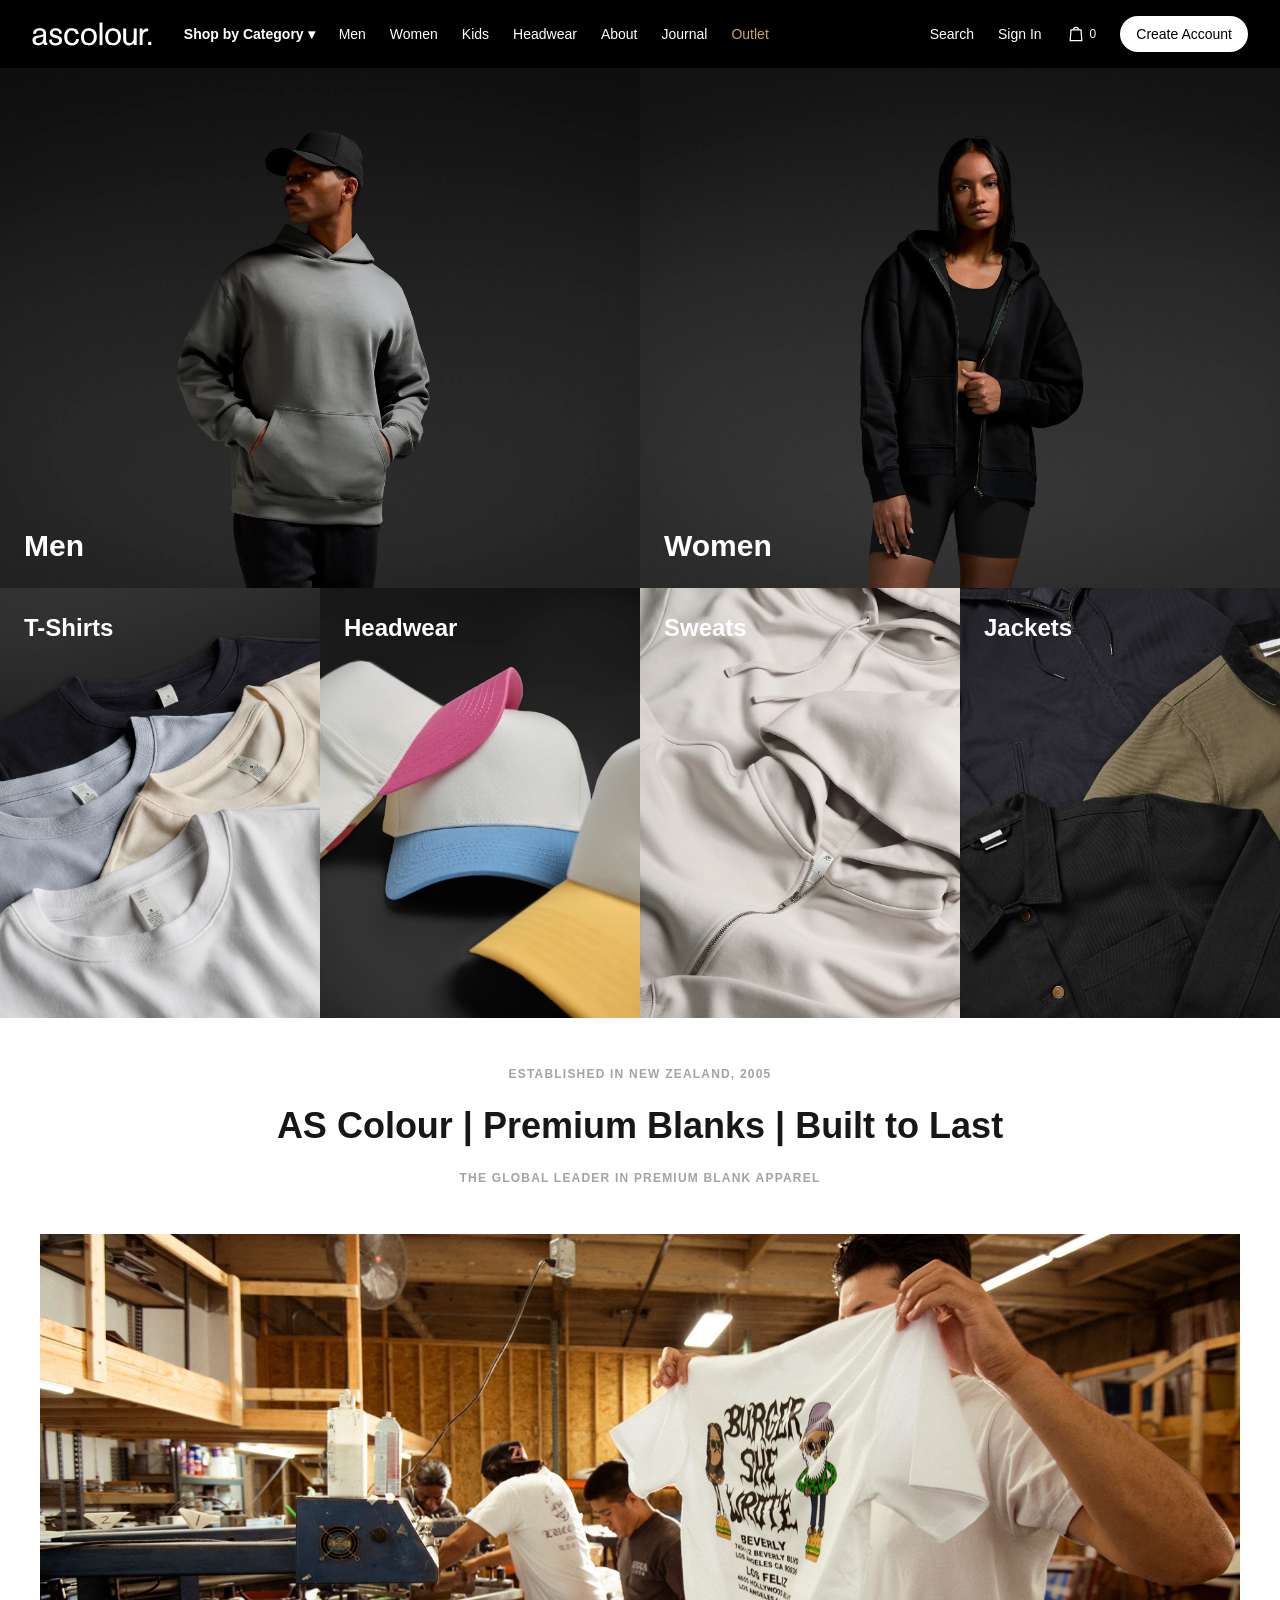
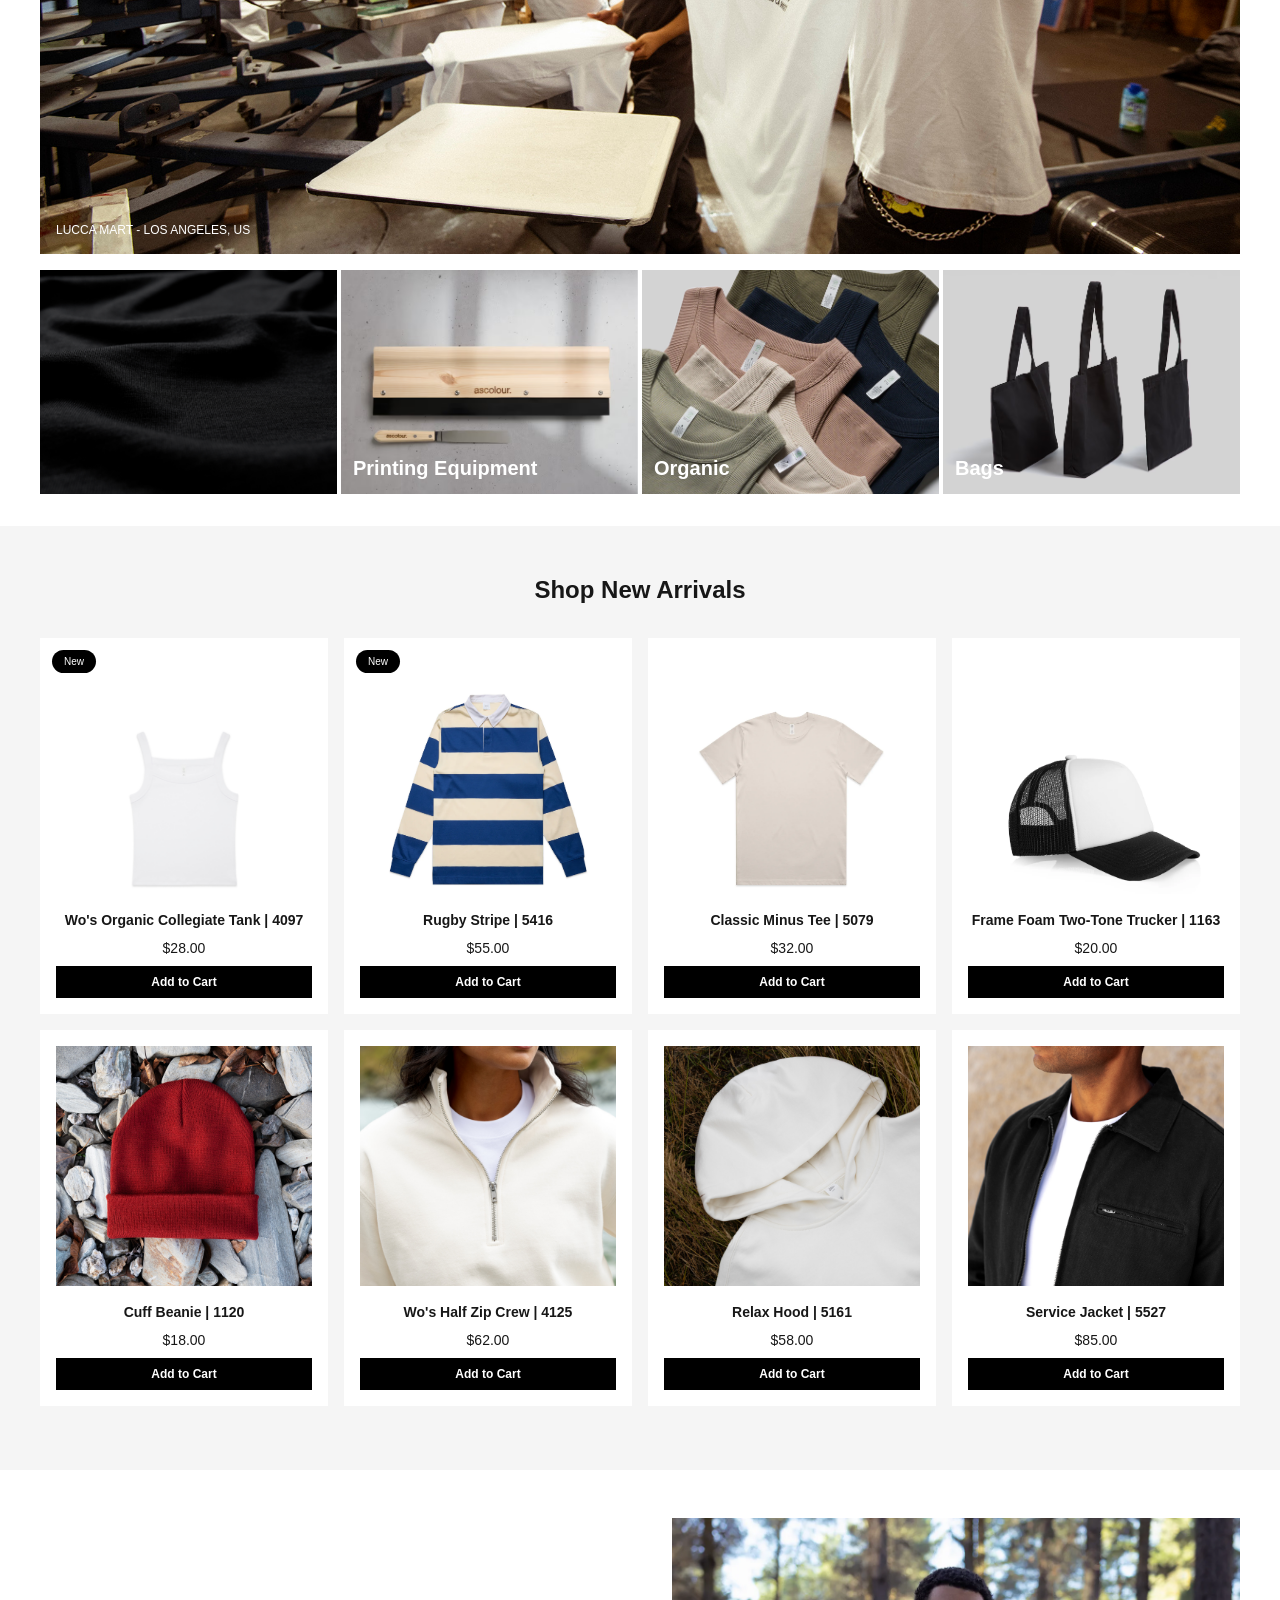
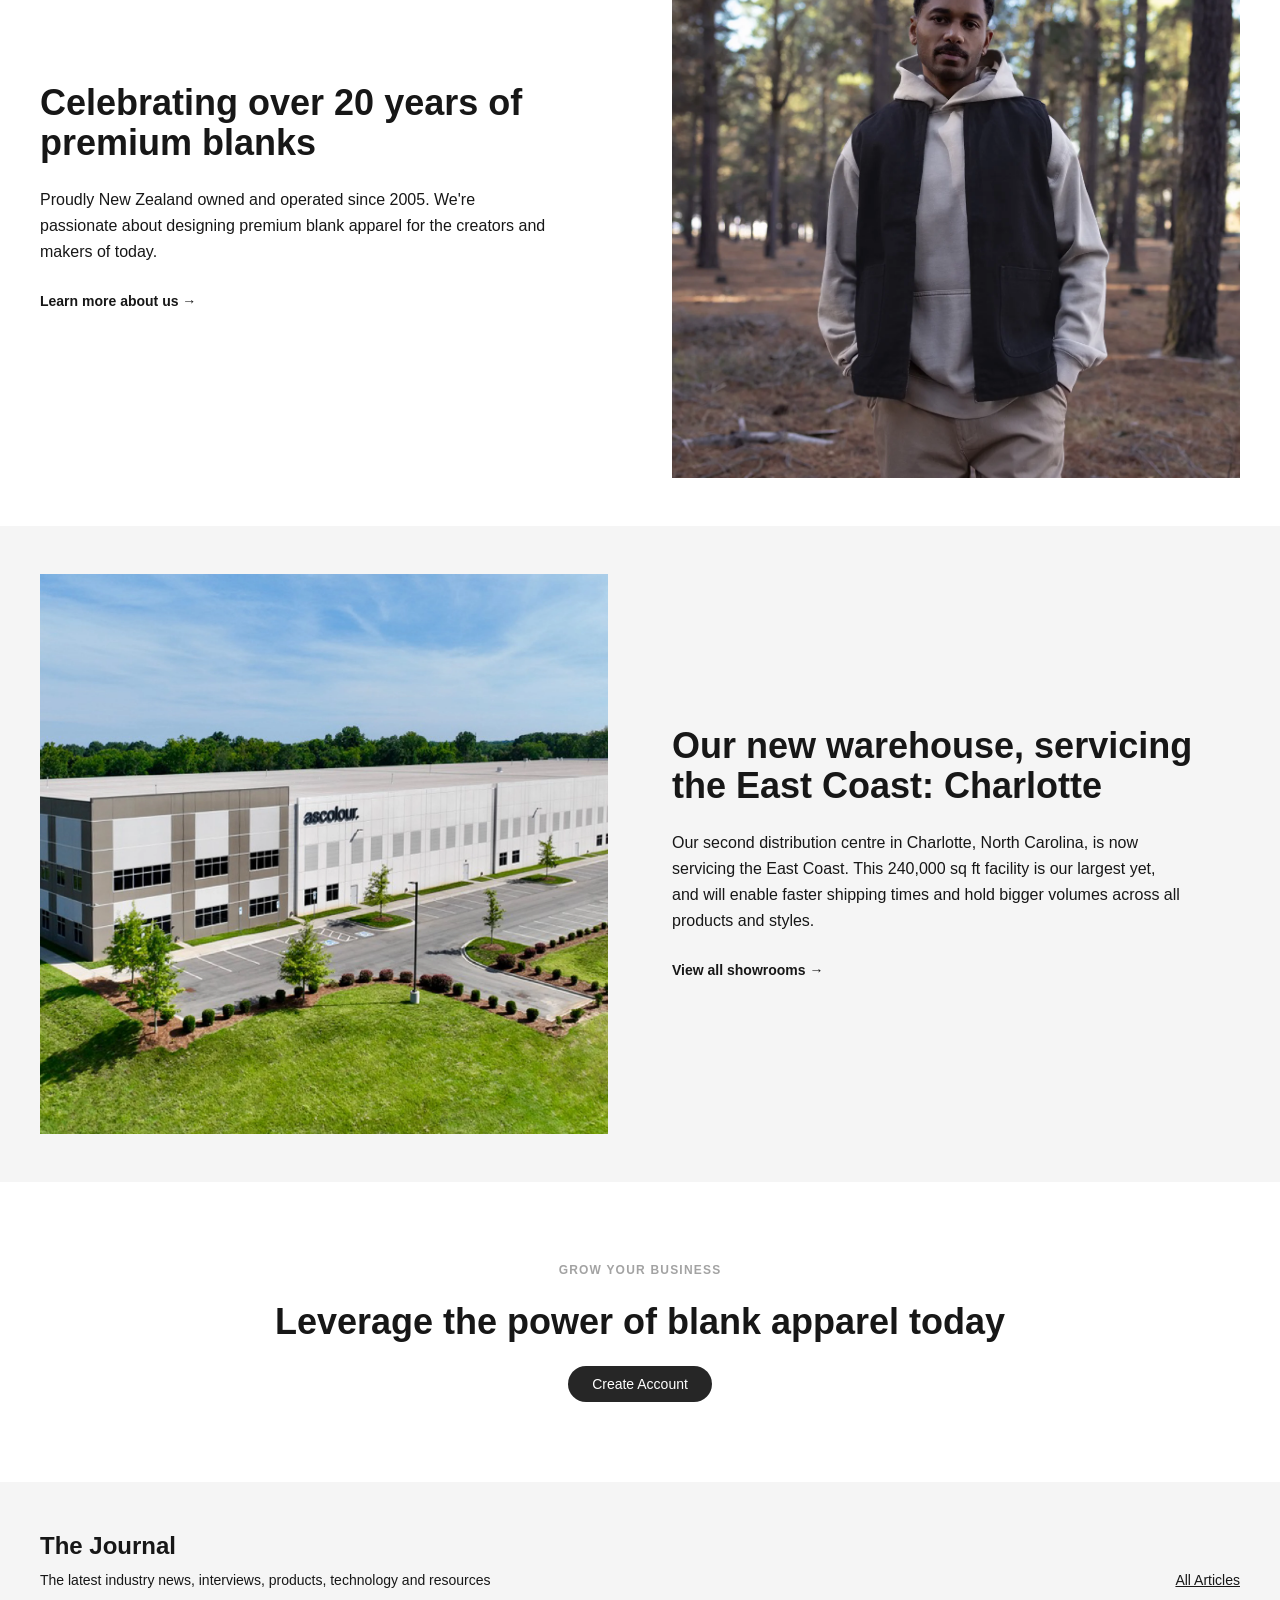
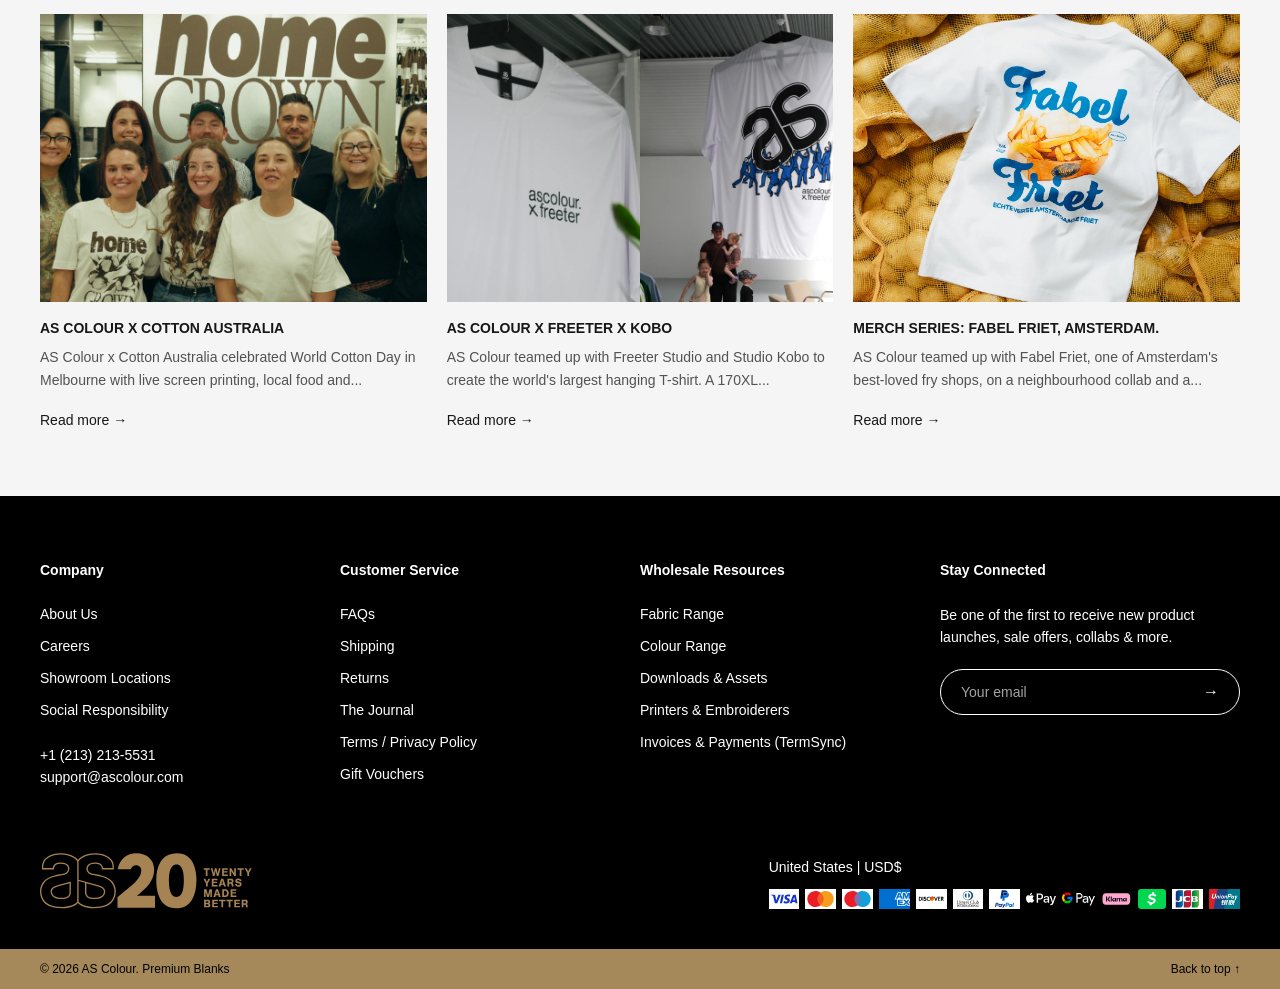
==== commit 46f3affc: "Add responsive CSS-only mega menu to header Implemented a new “Shop by Category” navigation in both " ====
--- a/midterm/index.html
+++ b/midterm/index.html
@@ -9,21 +9,99 @@
 <body class="bg-white font-sans text-neutral-900">
 
     <!-- ===== Header / Navbar (Tailwind) ===== -->
-    <header class="bg-black text-white">
-        <div class="flex items-center justify-between gap-4 px-4 py-4 md:px-8">
-            <div class="flex items-center gap-8">
-                <a href="index.html"><img src="images/ascolour_001.svg" alt="AS Colour" class="h-5 md:h-6"></a>
-                <nav class="hidden gap-6 text-sm lg:flex">
-                    <a href="#" class="hover:text-gold">Men</a>
-                    <a href="#" class="hover:text-gold">Women</a>
-                    <a href="#" class="hover:text-gold">Kids</a>
-                    <a href="#" class="hover:text-gold">Headwear</a>
-                    <a href="#" class="hover:text-gold">About</a>
-                    <a href="#" class="hover:text-gold">Journal</a>
-                    <a href="#" class="text-gold">Outlet</a>
+    <!-- TASK 1: "relative z-50" puts the header (and its mega-menu panel) above
+         everything else on the page: product cards, badges, sticky details. -->
+    <header class="relative z-50 bg-black text-white">
+        <!-- TASK 1: this row is "relative" so the mega-menu panel opens right under it.
+             "items-stretch" makes the menu item as tall as the header, so there is
+             no gap between "Shop by Category" and the panel when the mouse moves down. -->
+        <div class="relative flex items-stretch justify-between gap-4 px-4 md:px-8">
+            <div class="flex items-stretch gap-8">
+                <a href="index.html" class="flex items-center py-4"><img src="images/ascolour_001.svg" alt="AS Colour" class="h-5 md:h-6"></a>
+
+                <!-- TASK 1: the main nav now shows from BP (617px) instead of 1024px -->
+                <nav aria-label="Main" class="hidden items-stretch gap-6 text-sm bp:flex">
+
+                    <!-- ===== TASK 1: Mega-menu (HTML + CSS only, no JavaScript) =====
+                         "group" = the trigger link and the panel together.
+                         The panel opens on:
+                           group-hover        -> mouse is over the link OR the panel
+                           group-focus-within -> keyboard focus (Tab) is on the link
+                                                 or on any link inside the panel
+                         When focus or the mouse leaves the group, the panel hides again. -->
+                    <div class="group flex items-stretch">
+                        <a href="#" class="flex items-center gap-1 font-bold hover:text-gold focus:text-gold" aria-haspopup="true">Shop by Category <span aria-hidden="true">&#9662;</span></a>
+
+                        <!-- TASK 1: the panel
+                             absolute + top-full    -> sits under the header, does NOT push the page down
+                             left-0 right-0         -> full width
+                             hidden + group-*:block -> only shown on hover / focus
+                             grid-cols-5            -> K = 5 columns -->
+                        <div class="absolute left-0 right-0 top-full z-50 hidden border-t border-neutral-800 bg-black px-4 py-8 shadow-xl group-focus-within:block group-hover:block md:px-8">
+                            <div class="grid grid-cols-5 gap-4 md:gap-8">
+                                <div>
+                                    <h3 class="mb-4 text-xs font-bold uppercase tracking-widest text-gold">Men</h3>
+                                    <ul class="space-y-3">
+                                        <li><a href="#" class="hover:text-gold focus:text-gold">T-Shirts</a></li>
+                                        <li><a href="#" class="hover:text-gold focus:text-gold">Hoodies</a></li>
+                                        <li><a href="#" class="hover:text-gold focus:text-gold">Jackets</a></li>
+                                        <li><a href="#" class="hover:text-gold focus:text-gold">Shorts</a></li>
+                                        <li><a href="#" class="hover:text-gold focus:text-gold">Tanks</a></li>
+                                    </ul>
+                                </div>
+                                <div>
+                                    <h3 class="mb-4 text-xs font-bold uppercase tracking-widest text-gold">Women</h3>
+                                    <ul class="space-y-3">
+                                        <li><a href="#" class="hover:text-gold focus:text-gold">T-Shirts</a></li>
+                                        <li><a href="#" class="hover:text-gold focus:text-gold">Crops</a></li>
+                                        <li><a href="#" class="hover:text-gold focus:text-gold">Sweats</a></li>
+                                        <li><a href="#" class="hover:text-gold focus:text-gold">Tanks</a></li>
+                                        <li><a href="#" class="hover:text-gold focus:text-gold">Dresses</a></li>
+                                    </ul>
+                                </div>
+                                <div>
+                                    <h3 class="mb-4 text-xs font-bold uppercase tracking-widest text-gold">Kids</h3>
+                                    <ul class="space-y-3">
+                                        <li><a href="#" class="hover:text-gold focus:text-gold">Youth Tees</a></li>
+                                        <li><a href="#" class="hover:text-gold focus:text-gold">Kids Hoods</a></li>
+                                        <li><a href="#" class="hover:text-gold focus:text-gold">Toddler</a></li>
+                                        <li><a href="#" class="hover:text-gold focus:text-gold">Baby</a></li>
+                                    </ul>
+                                </div>
+                                <div>
+                                    <h3 class="mb-4 text-xs font-bold uppercase tracking-widest text-gold">Headwear</h3>
+                                    <ul class="space-y-3">
+                                        <li><a href="#" class="hover:text-gold focus:text-gold">Caps</a></li>
+                                        <li><a href="#" class="hover:text-gold focus:text-gold">Truckers</a></li>
+                                        <li><a href="#" class="hover:text-gold focus:text-gold">Beanies</a></li>
+                                        <li><a href="#" class="hover:text-gold focus:text-gold">Bucket Hats</a></li>
+                                    </ul>
+                                </div>
+                                <div>
+                                    <h3 class="mb-4 text-xs font-bold uppercase tracking-widest text-gold">Bags</h3>
+                                    <ul class="space-y-3">
+                                        <li><a href="#" class="hover:text-gold focus:text-gold">Totes</a></li>
+                                        <li><a href="#" class="hover:text-gold focus:text-gold">Backpacks</a></li>
+                                        <li><a href="#" class="hover:text-gold focus:text-gold">Aprons</a></li>
+                                        <li><a href="#" class="hover:text-gold focus:text-gold">Socks</a></li>
+                                    </ul>
+                                </div>
+                            </div>
+                        </div>
+                    </div>
+                    <!-- ===== end TASK 1 mega-menu ===== -->
+
+                    <!-- These links still show only from 1024px, so the header fits at 617px -->
+                    <a href="#" class="hidden items-center hover:text-gold lg:flex">Men</a>
+                    <a href="#" class="hidden items-center hover:text-gold lg:flex">Women</a>
+                    <a href="#" class="hidden items-center hover:text-gold lg:flex">Kids</a>
+                    <a href="#" class="hidden items-center hover:text-gold lg:flex">Headwear</a>
+                    <a href="#" class="hidden items-center hover:text-gold lg:flex">About</a>
+                    <a href="#" class="hidden items-center hover:text-gold lg:flex">Journal</a>
+                    <a href="#" class="hidden items-center text-gold lg:flex">Outlet</a>
                 </nav>
             </div>
-            <div class="flex items-center gap-4 text-sm md:gap-6">
+            <div class="flex items-center gap-4 py-4 text-sm md:gap-6">
                 <a href="#" class="hidden md:inline">Search</a>
                 <a href="#" class="hidden md:inline">Sign In</a>
                 <a href="#" aria-label="Cart" class="flex items-center gap-1">
@@ -38,7 +116,64 @@
         </div>
         <!-- CSS-only mobile menu: checkbox + Tailwind peer-checked -->
         <input type="checkbox" id="menu-toggle" class="peer hidden">
-        <nav class="hidden flex-col gap-4 border-t border-neutral-800 px-4 py-4 text-sm peer-checked:flex lg:!hidden">
+        <nav aria-label="Mobile" class="hidden flex-col gap-4 border-t border-neutral-800 px-4 py-4 text-sm peer-checked:flex lg:!hidden">
+
+            <!-- ===== TASK 1: Mobile accordion (below BP = 617px) =====
+                 The same 5 groups as the mega-menu, made with <details>/<summary>.
+                 Closed by default, each one opens on its own.
+                 "bp:hidden" hides it from 617px up, where the mega-menu takes over. -->
+            <div class="bp:hidden">
+                <p class="mb-2 text-xs font-bold uppercase tracking-widest text-gold">Shop by Category</p>
+                <details class="group border-b border-neutral-800">
+                    <summary class="flex cursor-pointer list-none justify-between py-3 after:content-['+'] group-open:after:content-['−']">Men</summary>
+                    <ul class="space-y-3 pb-4 pl-4">
+                        <li><a href="#">T-Shirts</a></li>
+                        <li><a href="#">Hoodies</a></li>
+                        <li><a href="#">Jackets</a></li>
+                        <li><a href="#">Shorts</a></li>
+                        <li><a href="#">Tanks</a></li>
+                    </ul>
+                </details>
+                <details class="group border-b border-neutral-800">
+                    <summary class="flex cursor-pointer list-none justify-between py-3 after:content-['+'] group-open:after:content-['−']">Women</summary>
+                    <ul class="space-y-3 pb-4 pl-4">
+                        <li><a href="#">T-Shirts</a></li>
+                        <li><a href="#">Crops</a></li>
+                        <li><a href="#">Sweats</a></li>
+                        <li><a href="#">Tanks</a></li>
+                        <li><a href="#">Dresses</a></li>
+                    </ul>
+                </details>
+                <details class="group border-b border-neutral-800">
+                    <summary class="flex cursor-pointer list-none justify-between py-3 after:content-['+'] group-open:after:content-['−']">Kids</summary>
+                    <ul class="space-y-3 pb-4 pl-4">
+                        <li><a href="#">Youth Tees</a></li>
+                        <li><a href="#">Kids Hoods</a></li>
+                        <li><a href="#">Toddler</a></li>
+                        <li><a href="#">Baby</a></li>
+                    </ul>
+                </details>
+                <details class="group border-b border-neutral-800">
+                    <summary class="flex cursor-pointer list-none justify-between py-3 after:content-['+'] group-open:after:content-['−']">Headwear</summary>
+                    <ul class="space-y-3 pb-4 pl-4">
+                        <li><a href="#">Caps</a></li>
+                        <li><a href="#">Truckers</a></li>
+                        <li><a href="#">Beanies</a></li>
+                        <li><a href="#">Bucket Hats</a></li>
+                    </ul>
+                </details>
+                <details class="group border-b border-neutral-800">
+                    <summary class="flex cursor-pointer list-none justify-between py-3 after:content-['+'] group-open:after:content-['−']">Bags</summary>
+                    <ul class="space-y-3 pb-4 pl-4">
+                        <li><a href="#">Totes</a></li>
+                        <li><a href="#">Backpacks</a></li>
+                        <li><a href="#">Aprons</a></li>
+                        <li><a href="#">Socks</a></li>
+                    </ul>
+                </details>
+            </div>
+            <!-- ===== end TASK 1 mobile accordion ===== -->
+
             <a href="#">Men</a>
             <a href="#">Women</a>
             <a href="#">Kids</a>
@@ -347,4 +482,4 @@
     </div>
 
 </body>
-</html>
+</html>
--- a/midterm/css/output.css
+++ b/midterm/css/output.css
@@ -1 +1 @@
-*,:after,:before{--tw-border-spacing-x:0;--tw-border-spacing-y:0;--tw-translate-x:0;--tw-translate-y:0;--tw-rotate:0;--tw-skew-x:0;--tw-skew-y:0;--tw-scale-x:1;--tw-scale-y:1;--tw-pan-x: ;--tw-pan-y: ;--tw-pinch-zoom: ;--tw-scroll-snap-strictness:proximity;--tw-gradient-from-position: ;--tw-gradient-via-position: ;--tw-gradient-to-position: ;--tw-ordinal: ;--tw-slashed-zero: ;--tw-numeric-figure: ;--tw-numeric-spacing: ;--tw-numeric-fraction: ;--tw-ring-inset: ;--tw-ring-offset-width:0px;--tw-ring-offset-color:#fff;--tw-ring-color:rgba(59,130,246,.5);--tw-ring-offset-shadow:0 0 #0000;--tw-ring-shadow:0 0 #0000;--tw-shadow:0 0 #0000;--tw-shadow-colored:0 0 #0000;--tw-blur: ;--tw-brightness: ;--tw-contrast: ;--tw-grayscale: ;--tw-hue-rotate: ;--tw-invert: ;--tw-saturate: ;--tw-sepia: ;--tw-drop-shadow: ;--tw-backdrop-blur: ;--tw-backdrop-brightness: ;--tw-backdrop-contrast: ;--tw-backdrop-grayscale: ;--tw-backdrop-hue-rotate: ;--tw-backdrop-invert: ;--tw-backdrop-opacity: ;--tw-backdrop-saturate: ;--tw-backdrop-sepia: ;--tw-contain-size: ;--tw-contain-layout: ;--tw-contain-paint: ;--tw-contain-style: }::backdrop{--tw-border-spacing-x:0;--tw-border-spacing-y:0;--tw-translate-x:0;--tw-translate-y:0;--tw-rotate:0;--tw-skew-x:0;--tw-skew-y:0;--tw-scale-x:1;--tw-scale-y:1;--tw-pan-x: ;--tw-pan-y: ;--tw-pinch-zoom: ;--tw-scroll-snap-strictness:proximity;--tw-gradient-from-position: ;--tw-gradient-via-position: ;--tw-gradient-to-position: ;--tw-ordinal: ;--tw-slashed-zero: ;--tw-numeric-figure: ;--tw-numeric-spacing: ;--tw-numeric-fraction: ;--tw-ring-inset: ;--tw-ring-offset-width:0px;--tw-ring-offset-color:#fff;--tw-ring-color:rgba(59,130,246,.5);--tw-ring-offset-shadow:0 0 #0000;--tw-ring-shadow:0 0 #0000;--tw-shadow:0 0 #0000;--tw-shadow-colored:0 0 #0000;--tw-blur: ;--tw-brightness: ;--tw-contrast: ;--tw-grayscale: ;--tw-hue-rotate: ;--tw-invert: ;--tw-saturate: ;--tw-sepia: ;--tw-drop-shadow: ;--tw-backdrop-blur: ;--tw-backdrop-brightness: ;--tw-backdrop-contrast: ;--tw-backdrop-grayscale: ;--tw-backdrop-hue-rotate: ;--tw-backdrop-invert: ;--tw-backdrop-opacity: ;--tw-backdrop-saturate: ;--tw-backdrop-sepia: ;--tw-contain-size: ;--tw-contain-layout: ;--tw-contain-paint: ;--tw-contain-style: }/*! tailwindcss v3.4.17 | MIT License | https://tailwindcss.com*/*,:after,:before{box-sizing:border-box;border:0 solid #e5e7eb}:after,:before{--tw-content:""}:host,html{line-height:1.5;-webkit-text-size-adjust:100%;-moz-tab-size:4;-o-tab-size:4;tab-size:4;font-family:Helvetica Neue,Helvetica,Arial,sans-serif;font-feature-settings:normal;font-variation-settings:normal;-webkit-tap-highlight-color:transparent}body{margin:0;line-height:inherit}hr{height:0;color:inherit;border-top-width:1px}abbr:where([title]){-webkit-text-decoration:underline dotted;text-decoration:underline dotted}h1,h2,h3,h4,h5,h6{font-size:inherit;font-weight:inherit}a{color:inherit;text-decoration:inherit}b,strong{font-weight:bolder}code,kbd,pre,samp{font-family:ui-monospace,SFMono-Regular,Menlo,Monaco,Consolas,Liberation Mono,Courier New,monospace;font-feature-settings:normal;font-variation-settings:normal;font-size:1em}small{font-size:80%}sub,sup{font-size:75%;line-height:0;position:relative;vertical-align:baseline}sub{bottom:-.25em}sup{top:-.5em}table{text-indent:0;border-color:inherit;border-collapse:collapse}button,input,optgroup,select,textarea{font-family:inherit;font-feature-settings:inherit;font-variation-settings:inherit;font-size:100%;font-weight:inherit;line-height:inherit;letter-spacing:inherit;color:inherit;margin:0;padding:0}button,select{text-transform:none}button,input:where([type=button]),input:where([type=reset]),input:where([type=submit]){-webkit-appearance:button;background-color:transparent;background-image:none}:-moz-focusring{outline:auto}:-moz-ui-invalid{box-shadow:none}progress{vertical-align:baseline}::-webkit-inner-spin-button,::-webkit-outer-spin-button{height:auto}[type=search]{-webkit-appearance:textfield;outline-offset:-2px}::-webkit-search-decoration{-webkit-appearance:none}::-webkit-file-upload-button{-webkit-appearance:button;font:inherit}summary{display:list-item}blockquote,dd,dl,figure,h1,h2,h3,h4,h5,h6,hr,p,pre{margin:0}fieldset{margin:0}fieldset,legend{padding:0}menu,ol,ul{list-style:none;margin:0;padding:0}dialog{padding:0}textarea{resize:vertical}input::-moz-placeholder,textarea::-moz-placeholder{opacity:1;color:#9ca3af}input::placeholder,textarea::placeholder{opacity:1;color:#9ca3af}[role=button],button{cursor:pointer}:disabled{cursor:default}audio,canvas,embed,iframe,img,object,svg,video{display:block;vertical-align:middle}img,video{max-width:100%;height:auto}[hidden]:where(:not([hidden=until-found])){display:none}summary::-webkit-details-marker{display:none}.sr-only{position:absolute;width:1px;height:1px;padding:0;margin:-1px;overflow:hidden;clip:rect(0,0,0,0);white-space:nowrap;border-width:0}.absolute{position:absolute}.relative{position:relative}.inset-0{inset:0}.bottom-3{bottom:.75rem}.bottom-4{bottom:1rem}.bottom-6{bottom:1.5rem}.left-3{left:.75rem}.left-4{left:1rem}.left-6{left:1.5rem}.top-3{top:.75rem}.top-4{top:1rem}.-mx-2{margin-left:-.5rem;margin-right:-.5rem}.mx-4{margin-left:1rem;margin-right:1rem}.my-2{margin-top:.5rem;margin-bottom:.5rem}.my-6{margin-top:1.5rem;margin-bottom:1.5rem}.mb-1{margin-bottom:.25rem}.mb-16{margin-bottom:4rem}.mb-2{margin-bottom:.5rem}.mb-3{margin-bottom:.75rem}.mb-4{margin-bottom:1rem}.mb-5{margin-bottom:1.25rem}.mb-6{margin-bottom:1.5rem}.mb-8{margin-bottom:2rem}.mt-16{margin-top:4rem}.mt-4{margin-top:1rem}.mt-5{margin-top:1.25rem}.mt-6{margin-top:1.5rem}.mt-8{margin-top:2rem}.block{display:block}.inline-block{display:inline-block}.flex{display:flex}.grid{display:grid}.hidden{display:none}.h-12{height:3rem}.h-36{height:9rem}.h-40{height:10rem}.h-44{height:11rem}.h-5{height:1.25rem}.h-56{height:14rem}.h-6{height:1.5rem}.h-64{height:16rem}.h-72{height:18rem}.h-8{height:2rem}.h-80{height:20rem}.h-\[360px\]{height:360px}.h-full{height:100%}.w-1\/2{width:50%}.w-20{width:5rem}.w-28{width:7rem}.w-5{width:1.25rem}.w-6{width:1.5rem}.w-8{width:2rem}.w-\[calc\(50\%-2px\)\]{width:calc(50% - 2px)}.w-\[calc\(50\%-4px\)\]{width:calc(50% - 4px)}.w-auto{width:auto}.w-full{width:100%}.min-w-0{min-width:0}.min-w-\[48px\]{min-width:48px}.max-w-\[220px\]{max-width:220px}.max-w-lg{max-width:32rem}.max-w-xl{max-width:36rem}.flex-1{flex:1 1 0%}.shrink-0{flex-shrink:0}.cursor-pointer{cursor:pointer}.list-none{list-style-type:none}.flex-col{flex-direction:column}.flex-col-reverse{flex-direction:column-reverse}.flex-wrap{flex-wrap:wrap}.items-center{align-items:center}.justify-center{justify-content:center}.justify-between{justify-content:space-between}.gap-1{gap:.25rem}.gap-1\.5{gap:.375rem}.gap-2{gap:.5rem}.gap-3{gap:.75rem}.gap-4{gap:1rem}.gap-5{gap:1.25rem}.gap-6{gap:1.5rem}.gap-8{gap:2rem}.gap-y-10{row-gap:2.5rem}.space-y-3>:not([hidden])~:not([hidden]){--tw-space-y-reverse:0;margin-top:calc(.75rem*(1 - var(--tw-space-y-reverse)));margin-bottom:calc(.75rem*var(--tw-space-y-reverse))}.self-start{align-self:flex-start}.overflow-hidden{overflow:hidden}.rounded-full{border-radius:9999px}.border{border-width:1px}.border-y{border-top-width:1px;border-bottom-width:1px}.border-t{border-top-width:1px}.border-black{--tw-border-opacity:1;border-color:rgb(0 0 0/var(--tw-border-opacity,1))}.border-neutral-200{--tw-border-opacity:1;border-color:rgb(229 229 229/var(--tw-border-opacity,1))}.border-neutral-300{--tw-border-opacity:1;border-color:rgb(212 212 212/var(--tw-border-opacity,1))}.border-neutral-400{--tw-border-opacity:1;border-color:rgb(163 163 163/var(--tw-border-opacity,1))}.border-neutral-800{--tw-border-opacity:1;border-color:rgb(38 38 38/var(--tw-border-opacity,1))}.border-white{--tw-border-opacity:1;border-color:rgb(255 255 255/var(--tw-border-opacity,1))}.bg-black{--tw-bg-opacity:1;background-color:rgb(0 0 0/var(--tw-bg-opacity,1))}.bg-bronze{--tw-bg-opacity:1;background-color:rgb(166 137 90/var(--tw-bg-opacity,1))}.bg-neutral-100{--tw-bg-opacity:1;background-color:rgb(245 245 245/var(--tw-bg-opacity,1))}.bg-neutral-800{--tw-bg-opacity:1;background-color:rgb(38 38 38/var(--tw-bg-opacity,1))}.bg-soft{--tw-bg-opacity:1;background-color:rgb(245 245 245/var(--tw-bg-opacity,1))}.bg-transparent{background-color:transparent}.bg-white{--tw-bg-opacity:1;background-color:rgb(255 255 255/var(--tw-bg-opacity,1))}.object-contain{-o-object-fit:contain;object-fit:contain}.object-cover{-o-object-fit:cover;object-fit:cover}.p-4{padding:1rem}.px-2{padding-left:.5rem;padding-right:.5rem}.px-3{padding-left:.75rem;padding-right:.75rem}.px-4{padding-left:1rem;padding-right:1rem}.px-5{padding-left:1.25rem;padding-right:1.25rem}.px-6{padding-left:1.5rem;padding-right:1.5rem}.py-1{padding-top:.25rem;padding-bottom:.25rem}.py-12{padding-top:3rem;padding-bottom:3rem}.py-16{padding-top:4rem;padding-bottom:4rem}.py-2{padding-top:.5rem;padding-bottom:.5rem}.py-3{padding-top:.75rem;padding-bottom:.75rem}.py-4{padding-top:1rem;padding-bottom:1rem}.py-8{padding-top:2rem;padding-bottom:2rem}.pb-10{padding-bottom:2.5rem}.pb-16{padding-bottom:4rem}.pb-5{padding-bottom:1.25rem}.pr-4{padding-right:1rem}.pt-12{padding-top:3rem}.pt-16{padding-top:4rem}.text-center{text-align:center}.font-sans{font-family:Helvetica Neue,Helvetica,Arial,sans-serif}.text-2xl{font-size:1.5rem;line-height:2rem}.text-3xl{font-size:1.875rem;line-height:2.25rem}.text-\[10px\]{font-size:10px}.text-\[11px\]{font-size:11px}.text-base{font-size:1rem;line-height:1.5rem}.text-lg{font-size:1.125rem;line-height:1.75rem}.text-sm{font-size:.875rem;line-height:1.25rem}.text-xl{font-size:1.25rem;line-height:1.75rem}.text-xs{font-size:.75rem;line-height:1rem}.font-bold{font-weight:700}.uppercase{text-transform:uppercase}.leading-relaxed{line-height:1.625}.tracking-widest{letter-spacing:.1em}.text-black{--tw-text-opacity:1;color:rgb(0 0 0/var(--tw-text-opacity,1))}.text-gold{--tw-text-opacity:1;color:rgb(201 164 108/var(--tw-text-opacity,1))}.text-neutral-400{--tw-text-opacity:1;color:rgb(163 163 163/var(--tw-text-opacity,1))}.text-neutral-500{--tw-text-opacity:1;color:rgb(115 115 115/var(--tw-text-opacity,1))}.text-neutral-600{--tw-text-opacity:1;color:rgb(82 82 82/var(--tw-text-opacity,1))}.text-neutral-700{--tw-text-opacity:1;color:rgb(64 64 64/var(--tw-text-opacity,1))}.text-neutral-900{--tw-text-opacity:1;color:rgb(23 23 23/var(--tw-text-opacity,1))}.text-white{--tw-text-opacity:1;color:rgb(255 255 255/var(--tw-text-opacity,1))}.underline{text-decoration-line:underline}.outline-none{outline:2px solid transparent;outline-offset:2px}.placeholder\:text-neutral-400::-moz-placeholder{--tw-text-opacity:1;color:rgb(163 163 163/var(--tw-text-opacity,1))}.placeholder\:text-neutral-400::placeholder{--tw-text-opacity:1;color:rgb(163 163 163/var(--tw-text-opacity,1))}.after\:content-\[\'\+\'\]:after{--tw-content:"+";content:var(--tw-content)}.hover\:border-black:hover{--tw-border-opacity:1;border-color:rgb(0 0 0/var(--tw-border-opacity,1))}.hover\:bg-neutral-700:hover{--tw-bg-opacity:1;background-color:rgb(64 64 64/var(--tw-bg-opacity,1))}.hover\:text-gold:hover{--tw-text-opacity:1;color:rgb(201 164 108/var(--tw-text-opacity,1))}.group[open] .group-open\:after\:content-\[\'\2212\'\]:after{--tw-content:"−";content:var(--tw-content)}.peer:checked~.peer-checked\:flex{display:flex}.peer:checked~.peer-checked\:border-black{--tw-border-opacity:1;border-color:rgb(0 0 0/var(--tw-border-opacity,1))}.peer:checked~.peer-checked\:bg-black{--tw-bg-opacity:1;background-color:rgb(0 0 0/var(--tw-bg-opacity,1))}.peer:checked~.peer-checked\:text-white{--tw-text-opacity:1;color:rgb(255 255 255/var(--tw-text-opacity,1))}.peer:checked~.peer-checked\:ring-2{--tw-ring-offset-shadow:var(--tw-ring-inset) 0 0 0 var(--tw-ring-offset-width) var(--tw-ring-offset-color);--tw-ring-shadow:var(--tw-ring-inset) 0 0 0 calc(2px + var(--tw-ring-offset-width)) var(--tw-ring-color);box-shadow:var(--tw-ring-offset-shadow),var(--tw-ring-shadow),var(--tw-shadow,0 0 #0000)}.peer:checked~.peer-checked\:ring-black{--tw-ring-opacity:1;--tw-ring-color:rgb(0 0 0/var(--tw-ring-opacity,1))}.peer:checked~.peer-checked\:ring-offset-2{--tw-ring-offset-width:2px}@media (min-width:768px){.md\:left-6{left:1.5rem}.md\:top-6{top:1.5rem}.md\:mx-10{margin-left:2.5rem;margin-right:2.5rem}.md\:inline-block{display:inline-block}.md\:inline{display:inline}.md\:h-14{height:3.5rem}.md\:h-56{height:14rem}.md\:h-6{height:1.5rem}.md\:h-60{height:15rem}.md\:h-80{height:20rem}.md\:h-\[460px\]{height:460px}.md\:h-\[520px\]{height:520px}.md\:h-\[540px\]{height:540px}.md\:h-\[560px\]{height:560px}.md\:h-\[600px\]{height:600px}.md\:w-1\/2{width:50%}.md\:w-1\/3{width:33.333333%}.md\:flex-row{flex-direction:row}.md\:items-end{align-items:flex-end}.md\:justify-between{justify-content:space-between}.md\:gap-5{gap:1.25rem}.md\:gap-6{gap:1.5rem}.md\:px-10{padding-left:2.5rem;padding-right:2.5rem}.md\:px-12{padding-left:3rem;padding-right:3rem}.md\:px-5{padding-left:1.25rem;padding-right:1.25rem}.md\:px-8{padding-left:2rem;padding-right:2rem}.md\:py-20{padding-top:5rem;padding-bottom:5rem}.md\:text-2xl{font-size:1.5rem;line-height:2rem}.md\:text-3xl{font-size:1.875rem;line-height:2.25rem}.md\:text-4xl{font-size:2.25rem;line-height:2.5rem}.md\:text-sm{font-size:.875rem;line-height:1.25rem}.md\:text-xl{font-size:1.25rem;line-height:1.75rem}}@media (min-width:1024px){.lg\:sticky{position:sticky}.lg\:top-0{top:0}.lg\:flex{display:flex}.lg\:\!hidden{display:none!important}.lg\:hidden{display:none}.lg\:h-72{height:18rem}.lg\:h-\[430px\]{height:430px}.lg\:h-\[620px\]{height:620px}.lg\:h-\[760px\]{height:760px}.lg\:w-1\/2{width:50%}.lg\:w-1\/4{width:25%}.lg\:w-\[calc\(25\%-3px\)\]{width:calc(25% - 3px)}.lg\:w-\[calc\(25\%-6px\)\]{width:calc(25% - 6px)}.lg\:flex-row{flex-direction:row}.lg\:items-start{align-items:flex-start}.lg\:gap-16{gap:4rem}.lg\:py-10{padding-top:2.5rem;padding-bottom:2.5rem}.lg\:pl-4{padding-left:1rem}.lg\:pr-10{padding-right:2.5rem}}+*,:after,:before{--tw-border-spacing-x:0;--tw-border-spacing-y:0;--tw-translate-x:0;--tw-translate-y:0;--tw-rotate:0;--tw-skew-x:0;--tw-skew-y:0;--tw-scale-x:1;--tw-scale-y:1;--tw-pan-x: ;--tw-pan-y: ;--tw-pinch-zoom: ;--tw-scroll-snap-strictness:proximity;--tw-gradient-from-position: ;--tw-gradient-via-position: ;--tw-gradient-to-position: ;--tw-ordinal: ;--tw-slashed-zero: ;--tw-numeric-figure: ;--tw-numeric-spacing: ;--tw-numeric-fraction: ;--tw-ring-inset: ;--tw-ring-offset-width:0px;--tw-ring-offset-color:#fff;--tw-ring-color:rgba(59,130,246,.5);--tw-ring-offset-shadow:0 0 #0000;--tw-ring-shadow:0 0 #0000;--tw-shadow:0 0 #0000;--tw-shadow-colored:0 0 #0000;--tw-blur: ;--tw-brightness: ;--tw-contrast: ;--tw-grayscale: ;--tw-hue-rotate: ;--tw-invert: ;--tw-saturate: ;--tw-sepia: ;--tw-drop-shadow: ;--tw-backdrop-blur: ;--tw-backdrop-brightness: ;--tw-backdrop-contrast: ;--tw-backdrop-grayscale: ;--tw-backdrop-hue-rotate: ;--tw-backdrop-invert: ;--tw-backdrop-opacity: ;--tw-backdrop-saturate: ;--tw-backdrop-sepia: ;--tw-contain-size: ;--tw-contain-layout: ;--tw-contain-paint: ;--tw-contain-style: }::backdrop{--tw-border-spacing-x:0;--tw-border-spacing-y:0;--tw-translate-x:0;--tw-translate-y:0;--tw-rotate:0;--tw-skew-x:0;--tw-skew-y:0;--tw-scale-x:1;--tw-scale-y:1;--tw-pan-x: ;--tw-pan-y: ;--tw-pinch-zoom: ;--tw-scroll-snap-strictness:proximity;--tw-gradient-from-position: ;--tw-gradient-via-position: ;--tw-gradient-to-position: ;--tw-ordinal: ;--tw-slashed-zero: ;--tw-numeric-figure: ;--tw-numeric-spacing: ;--tw-numeric-fraction: ;--tw-ring-inset: ;--tw-ring-offset-width:0px;--tw-ring-offset-color:#fff;--tw-ring-color:rgba(59,130,246,.5);--tw-ring-offset-shadow:0 0 #0000;--tw-ring-shadow:0 0 #0000;--tw-shadow:0 0 #0000;--tw-shadow-colored:0 0 #0000;--tw-blur: ;--tw-brightness: ;--tw-contrast: ;--tw-grayscale: ;--tw-hue-rotate: ;--tw-invert: ;--tw-saturate: ;--tw-sepia: ;--tw-drop-shadow: ;--tw-backdrop-blur: ;--tw-backdrop-brightness: ;--tw-backdrop-contrast: ;--tw-backdrop-grayscale: ;--tw-backdrop-hue-rotate: ;--tw-backdrop-invert: ;--tw-backdrop-opacity: ;--tw-backdrop-saturate: ;--tw-backdrop-sepia: ;--tw-contain-size: ;--tw-contain-layout: ;--tw-contain-paint: ;--tw-contain-style: }/*! tailwindcss v3.4.19 | MIT License | https://tailwindcss.com*/*,:after,:before{box-sizing:border-box;border:0 solid #e5e7eb}:after,:before{--tw-content:""}:host,html{line-height:1.5;-webkit-text-size-adjust:100%;-moz-tab-size:4;-o-tab-size:4;tab-size:4;font-family:Helvetica Neue,Helvetica,Arial,sans-serif;font-feature-settings:normal;font-variation-settings:normal;-webkit-tap-highlight-color:transparent}body{margin:0;line-height:inherit}hr{height:0;color:inherit;border-top-width:1px}abbr:where([title]){-webkit-text-decoration:underline dotted;text-decoration:underline dotted}h1,h2,h3,h4,h5,h6{font-size:inherit;font-weight:inherit}a{color:inherit;text-decoration:inherit}b,strong{font-weight:bolder}code,kbd,pre,samp{font-family:ui-monospace,SFMono-Regular,Menlo,Monaco,Consolas,Liberation Mono,Courier New,monospace;font-feature-settings:normal;font-variation-settings:normal;font-size:1em}small{font-size:80%}sub,sup{font-size:75%;line-height:0;position:relative;vertical-align:baseline}sub{bottom:-.25em}sup{top:-.5em}table{text-indent:0;border-color:inherit;border-collapse:collapse}button,input,optgroup,select,textarea{font-family:inherit;font-feature-settings:inherit;font-variation-settings:inherit;font-size:100%;font-weight:inherit;line-height:inherit;letter-spacing:inherit;color:inherit;margin:0;padding:0}button,select{text-transform:none}button,input:where([type=button]),input:where([type=reset]),input:where([type=submit]){-webkit-appearance:button;background-color:transparent;background-image:none}:-moz-focusring{outline:auto}:-moz-ui-invalid{box-shadow:none}progress{vertical-align:baseline}::-webkit-inner-spin-button,::-webkit-outer-spin-button{height:auto}[type=search]{-webkit-appearance:textfield;outline-offset:-2px}::-webkit-search-decoration{-webkit-appearance:none}::-webkit-file-upload-button{-webkit-appearance:button;font:inherit}summary{display:list-item}blockquote,dd,dl,figure,h1,h2,h3,h4,h5,h6,hr,p,pre{margin:0}fieldset{margin:0}fieldset,legend{padding:0}menu,ol,ul{list-style:none;margin:0;padding:0}dialog{padding:0}textarea{resize:vertical}input::-moz-placeholder,textarea::-moz-placeholder{opacity:1;color:#9ca3af}input::placeholder,textarea::placeholder{opacity:1;color:#9ca3af}[role=button],button{cursor:pointer}:disabled{cursor:default}audio,canvas,embed,iframe,img,object,svg,video{display:block;vertical-align:middle}img,video{max-width:100%;height:auto}[hidden]:where(:not([hidden=until-found])){display:none}.sr-only{position:absolute;width:1px;height:1px;padding:0;margin:-1px;overflow:hidden;clip:rect(0,0,0,0);white-space:nowrap;border-width:0}.absolute{position:absolute}.relative{position:relative}.sticky{position:sticky}.inset-0{inset:0}.bottom-3{bottom:.75rem}.bottom-4{bottom:1rem}.bottom-6{bottom:1.5rem}.left-0{left:0}.left-3{left:.75rem}.left-4{left:1rem}.left-6{left:1.5rem}.right-0{right:0}.top-3{top:.75rem}.top-4{top:1rem}.top-full{top:100%}.z-50{z-index:50}.-mx-2{margin-left:-.5rem;margin-right:-.5rem}.mx-4{margin-left:1rem;margin-right:1rem}.my-2{margin-top:.5rem;margin-bottom:.5rem}.my-6{margin-top:1.5rem;margin-bottom:1.5rem}.mb-1{margin-bottom:.25rem}.mb-16{margin-bottom:4rem}.mb-2{margin-bottom:.5rem}.mb-3{margin-bottom:.75rem}.mb-4{margin-bottom:1rem}.mb-5{margin-bottom:1.25rem}.mb-6{margin-bottom:1.5rem}.mb-8{margin-bottom:2rem}.mt-16{margin-top:4rem}.mt-4{margin-top:1rem}.mt-5{margin-top:1.25rem}.mt-6{margin-top:1.5rem}.mt-8{margin-top:2rem}.block{display:block}.inline-block{display:inline-block}.flex{display:flex}.grid{display:grid}.hidden{display:none}.h-12{height:3rem}.h-36{height:9rem}.h-40{height:10rem}.h-44{height:11rem}.h-5{height:1.25rem}.h-56{height:14rem}.h-6{height:1.5rem}.h-64{height:16rem}.h-72{height:18rem}.h-8{height:2rem}.h-80{height:20rem}.h-\[360px\]{height:360px}.h-full{height:100%}.w-1\/2{width:50%}.w-20{width:5rem}.w-28{width:7rem}.w-5{width:1.25rem}.w-6{width:1.5rem}.w-8{width:2rem}.w-\[calc\(50\%-2px\)\]{width:calc(50% - 2px)}.w-\[calc\(50\%-4px\)\]{width:calc(50% - 4px)}.w-auto{width:auto}.w-full{width:100%}.min-w-0{min-width:0}.min-w-\[48px\]{min-width:48px}.max-w-\[220px\]{max-width:220px}.max-w-lg{max-width:32rem}.max-w-xl{max-width:36rem}.flex-1{flex:1 1 0%}.shrink-0{flex-shrink:0}.cursor-pointer{cursor:pointer}.list-none{list-style-type:none}.grid-cols-5{grid-template-columns:repeat(5,minmax(0,1fr))}.flex-col{flex-direction:column}.flex-col-reverse{flex-direction:column-reverse}.flex-wrap{flex-wrap:wrap}.items-center{align-items:center}.items-stretch{align-items:stretch}.justify-center{justify-content:center}.justify-between{justify-content:space-between}.gap-1{gap:.25rem}.gap-1\.5{gap:.375rem}.gap-2{gap:.5rem}.gap-3{gap:.75rem}.gap-4{gap:1rem}.gap-5{gap:1.25rem}.gap-6{gap:1.5rem}.gap-8{gap:2rem}.gap-y-10{row-gap:2.5rem}.space-y-3>:not([hidden])~:not([hidden]){--tw-space-y-reverse:0;margin-top:calc(.75rem*(1 - var(--tw-space-y-reverse)));margin-bottom:calc(.75rem*var(--tw-space-y-reverse))}.self-start{align-self:flex-start}.overflow-hidden{overflow:hidden}.rounded-full{border-radius:9999px}.border{border-width:1px}.border-y{border-top-width:1px}.border-b,.border-y{border-bottom-width:1px}.border-t{border-top-width:1px}.border-black{--tw-border-opacity:1;border-color:rgb(0 0 0/var(--tw-border-opacity,1))}.border-neutral-200{--tw-border-opacity:1;border-color:rgb(229 229 229/var(--tw-border-opacity,1))}.border-neutral-300{--tw-border-opacity:1;border-color:rgb(212 212 212/var(--tw-border-opacity,1))}.border-neutral-400{--tw-border-opacity:1;border-color:rgb(163 163 163/var(--tw-border-opacity,1))}.border-neutral-800{--tw-border-opacity:1;border-color:rgb(38 38 38/var(--tw-border-opacity,1))}.border-white{--tw-border-opacity:1;border-color:rgb(255 255 255/var(--tw-border-opacity,1))}.bg-black{--tw-bg-opacity:1;background-color:rgb(0 0 0/var(--tw-bg-opacity,1))}.bg-bronze{--tw-bg-opacity:1;background-color:rgb(166 137 90/var(--tw-bg-opacity,1))}.bg-neutral-100{--tw-bg-opacity:1;background-color:rgb(245 245 245/var(--tw-bg-opacity,1))}.bg-neutral-800{--tw-bg-opacity:1;background-color:rgb(38 38 38/var(--tw-bg-opacity,1))}.bg-soft{--tw-bg-opacity:1;background-color:rgb(245 245 245/var(--tw-bg-opacity,1))}.bg-transparent{background-color:transparent}.bg-white{--tw-bg-opacity:1;background-color:rgb(255 255 255/var(--tw-bg-opacity,1))}.object-contain{-o-object-fit:contain;object-fit:contain}.object-cover{-o-object-fit:cover;object-fit:cover}.p-4{padding:1rem}.px-2{padding-left:.5rem;padding-right:.5rem}.px-3{padding-left:.75rem;padding-right:.75rem}.px-4{padding-left:1rem;padding-right:1rem}.px-5{padding-left:1.25rem;padding-right:1.25rem}.px-6{padding-left:1.5rem;padding-right:1.5rem}.py-1{padding-top:.25rem;padding-bottom:.25rem}.py-12{padding-top:3rem;padding-bottom:3rem}.py-16{padding-top:4rem;padding-bottom:4rem}.py-2{padding-top:.5rem;padding-bottom:.5rem}.py-3{padding-top:.75rem;padding-bottom:.75rem}.py-4{padding-top:1rem;padding-bottom:1rem}.py-8{padding-top:2rem;padding-bottom:2rem}.pb-10{padding-bottom:2.5rem}.pb-16{padding-bottom:4rem}.pb-4{padding-bottom:1rem}.pb-5{padding-bottom:1.25rem}.pl-4{padding-left:1rem}.pr-4{padding-right:1rem}.pt-12{padding-top:3rem}.pt-16{padding-top:4rem}.text-center{text-align:center}.font-sans{font-family:Helvetica Neue,Helvetica,Arial,sans-serif}.text-2xl{font-size:1.5rem;line-height:2rem}.text-3xl{font-size:1.875rem;line-height:2.25rem}.text-\[10px\]{font-size:10px}.text-\[11px\]{font-size:11px}.text-base{font-size:1rem;line-height:1.5rem}.text-lg{font-size:1.125rem;line-height:1.75rem}.text-sm{font-size:.875rem;line-height:1.25rem}.text-xl{font-size:1.25rem;line-height:1.75rem}.text-xs{font-size:.75rem;line-height:1rem}.font-bold{font-weight:700}.uppercase{text-transform:uppercase}.leading-relaxed{line-height:1.625}.tracking-widest{letter-spacing:.1em}.text-black{--tw-text-opacity:1;color:rgb(0 0 0/var(--tw-text-opacity,1))}.text-gold{--tw-text-opacity:1;color:rgb(201 164 108/var(--tw-text-opacity,1))}.text-neutral-400{--tw-text-opacity:1;color:rgb(163 163 163/var(--tw-text-opacity,1))}.text-neutral-500{--tw-text-opacity:1;color:rgb(115 115 115/var(--tw-text-opacity,1))}.text-neutral-600{--tw-text-opacity:1;color:rgb(82 82 82/var(--tw-text-opacity,1))}.text-neutral-700{--tw-text-opacity:1;color:rgb(64 64 64/var(--tw-text-opacity,1))}.text-neutral-900{--tw-text-opacity:1;color:rgb(23 23 23/var(--tw-text-opacity,1))}.text-white{--tw-text-opacity:1;color:rgb(255 255 255/var(--tw-text-opacity,1))}.underline{text-decoration-line:underline}.shadow-xl{--tw-shadow:0 20px 25px -5px rgba(0,0,0,.1),0 8px 10px -6px rgba(0,0,0,.1);--tw-shadow-colored:0 20px 25px -5px var(--tw-shadow-color),0 8px 10px -6px var(--tw-shadow-color);box-shadow:var(--tw-ring-offset-shadow,0 0 #0000),var(--tw-ring-shadow,0 0 #0000),var(--tw-shadow)}.outline-none{outline:2px solid transparent;outline-offset:2px}.placeholder\:text-neutral-400::-moz-placeholder{--tw-text-opacity:1;color:rgb(163 163 163/var(--tw-text-opacity,1))}.placeholder\:text-neutral-400::placeholder{--tw-text-opacity:1;color:rgb(163 163 163/var(--tw-text-opacity,1))}.after\:content-\[\'\+\'\]:after{--tw-content:"+";content:var(--tw-content)}.hover\:border-black:hover{--tw-border-opacity:1;border-color:rgb(0 0 0/var(--tw-border-opacity,1))}.hover\:bg-neutral-700:hover{--tw-bg-opacity:1;background-color:rgb(64 64 64/var(--tw-bg-opacity,1))}.focus\:text-gold:focus,.hover\:text-gold:hover{--tw-text-opacity:1;color:rgb(201 164 108/var(--tw-text-opacity,1))}.group[open] .group-open\:after\:content-\[\'\2212\'\]:after{--tw-content:"−";content:var(--tw-content)}.group:focus-within .group-focus-within\:block{display:block}.group:hover .group-hover\:block{display:block}.peer:checked~.peer-checked\:flex{display:flex}.peer:checked~.peer-checked\:border-black{--tw-border-opacity:1;border-color:rgb(0 0 0/var(--tw-border-opacity,1))}.peer:checked~.peer-checked\:bg-black{--tw-bg-opacity:1;background-color:rgb(0 0 0/var(--tw-bg-opacity,1))}.peer:checked~.peer-checked\:text-white{--tw-text-opacity:1;color:rgb(255 255 255/var(--tw-text-opacity,1))}.peer:checked~.peer-checked\:ring-2{--tw-ring-offset-shadow:var(--tw-ring-inset) 0 0 0 var(--tw-ring-offset-width) var(--tw-ring-offset-color);--tw-ring-shadow:var(--tw-ring-inset) 0 0 0 calc(2px + var(--tw-ring-offset-width)) var(--tw-ring-color);box-shadow:var(--tw-ring-offset-shadow),var(--tw-ring-shadow),var(--tw-shadow,0 0 #0000)}.peer:checked~.peer-checked\:ring-black{--tw-ring-opacity:1;--tw-ring-color:rgb(0 0 0/var(--tw-ring-opacity,1))}.peer:checked~.peer-checked\:ring-offset-2{--tw-ring-offset-width:2px}@media (min-width:617px){.bp\:flex{display:flex}.bp\:hidden{display:none}}@media (min-width:768px){.md\:left-6{left:1.5rem}.md\:top-6{top:1.5rem}.md\:mx-10{margin-left:2.5rem;margin-right:2.5rem}.md\:inline-block{display:inline-block}.md\:inline{display:inline}.md\:h-14{height:3.5rem}.md\:h-56{height:14rem}.md\:h-6{height:1.5rem}.md\:h-60{height:15rem}.md\:h-80{height:20rem}.md\:h-\[460px\]{height:460px}.md\:h-\[520px\]{height:520px}.md\:h-\[540px\]{height:540px}.md\:h-\[560px\]{height:560px}.md\:h-\[600px\]{height:600px}.md\:w-1\/2{width:50%}.md\:w-1\/3{width:33.333333%}.md\:flex-row{flex-direction:row}.md\:items-end{align-items:flex-end}.md\:justify-between{justify-content:space-between}.md\:gap-5{gap:1.25rem}.md\:gap-6{gap:1.5rem}.md\:gap-8{gap:2rem}.md\:px-10{padding-left:2.5rem;padding-right:2.5rem}.md\:px-12{padding-left:3rem;padding-right:3rem}.md\:px-5{padding-left:1.25rem;padding-right:1.25rem}.md\:px-8{padding-left:2rem;padding-right:2rem}.md\:py-20{padding-top:5rem;padding-bottom:5rem}.md\:text-2xl{font-size:1.5rem;line-height:2rem}.md\:text-3xl{font-size:1.875rem;line-height:2.25rem}.md\:text-4xl{font-size:2.25rem;line-height:2.5rem}.md\:text-sm{font-size:.875rem;line-height:1.25rem}.md\:text-xl{font-size:1.25rem;line-height:1.75rem}}@media (min-width:1024px){.lg\:sticky{position:sticky}.lg\:top-0{top:0}.lg\:flex{display:flex}.lg\:\!hidden{display:none!important}.lg\:hidden{display:none}.lg\:h-72{height:18rem}.lg\:h-\[430px\]{height:430px}.lg\:h-\[620px\]{height:620px}.lg\:h-\[760px\]{height:760px}.lg\:w-1\/2{width:50%}.lg\:w-1\/4{width:25%}.lg\:w-\[calc\(25\%-3px\)\]{width:calc(25% - 3px)}.lg\:w-\[calc\(25\%-6px\)\]{width:calc(25% - 6px)}.lg\:flex-row{flex-direction:row}.lg\:items-start{align-items:flex-start}.lg\:gap-16{gap:4rem}.lg\:py-10{padding-top:2.5rem;padding-bottom:2.5rem}.lg\:pl-4{padding-left:1rem}.lg\:pr-10{padding-right:2.5rem}}
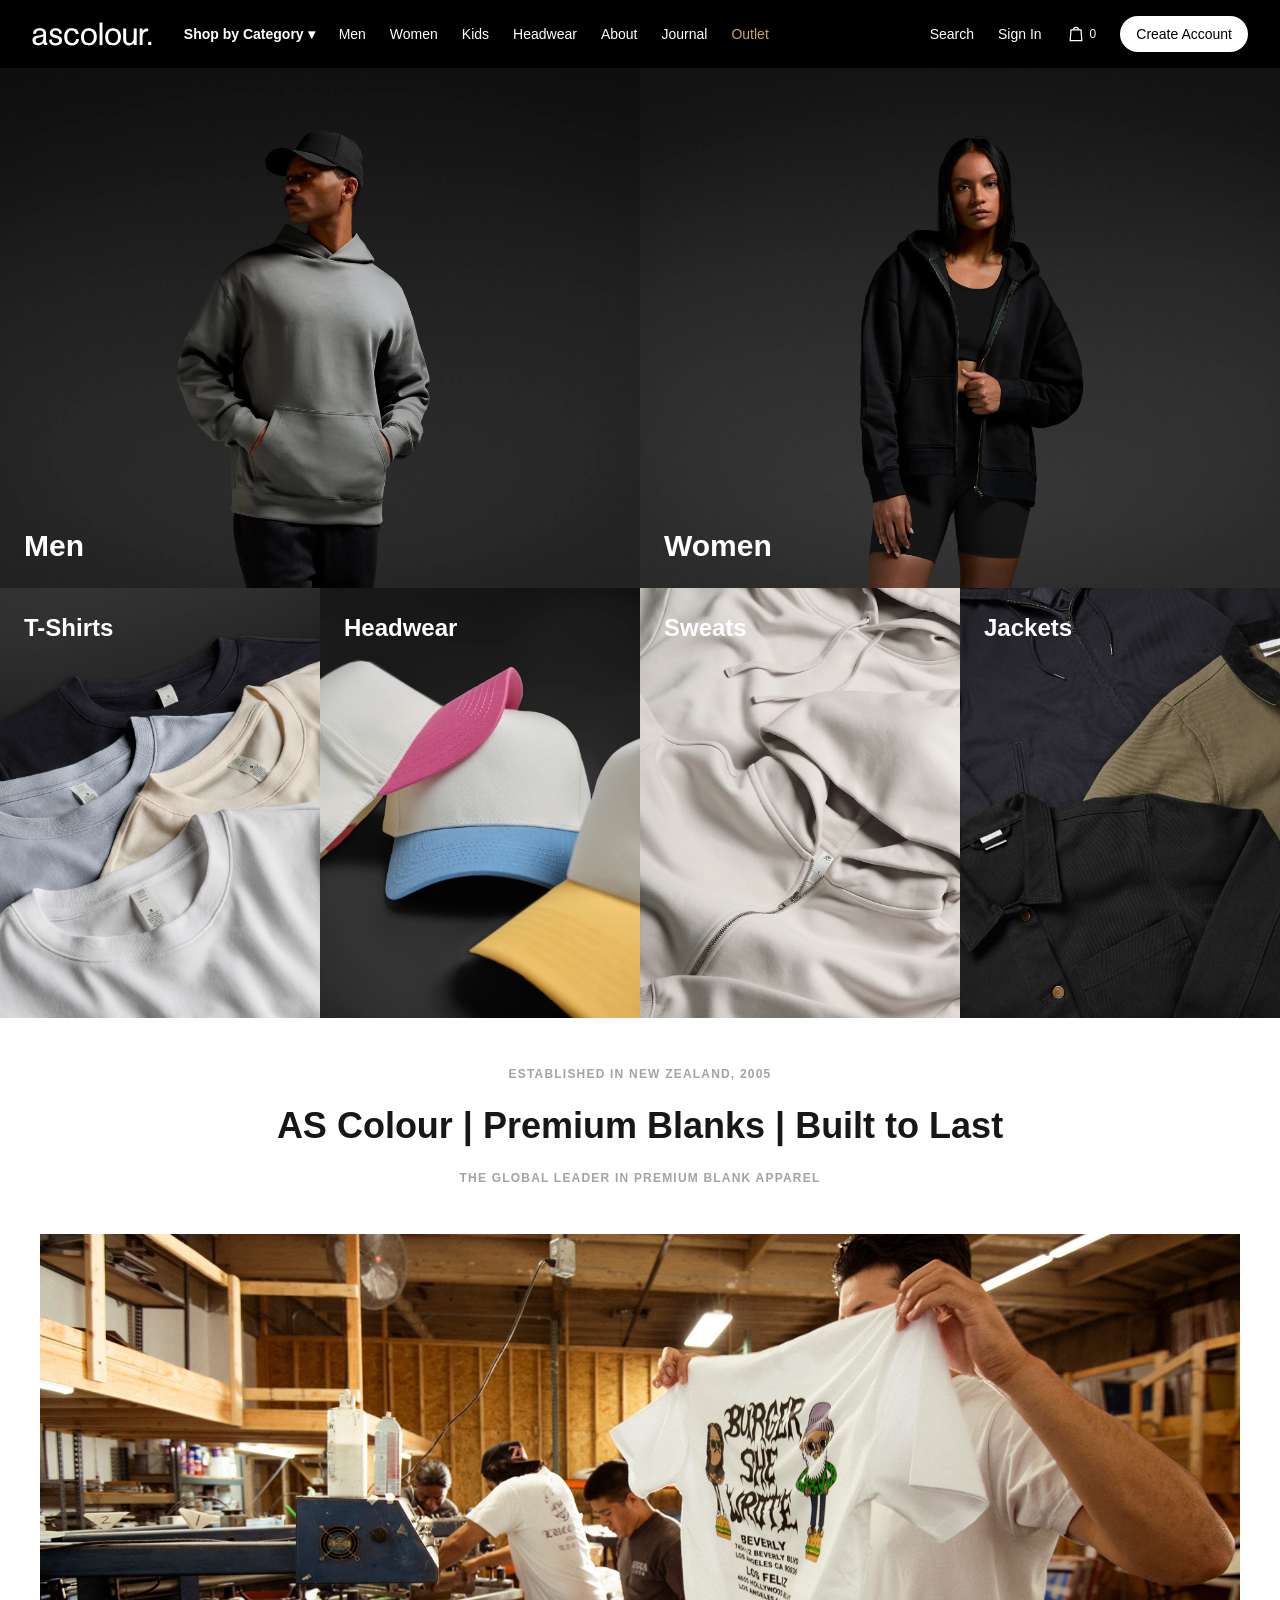
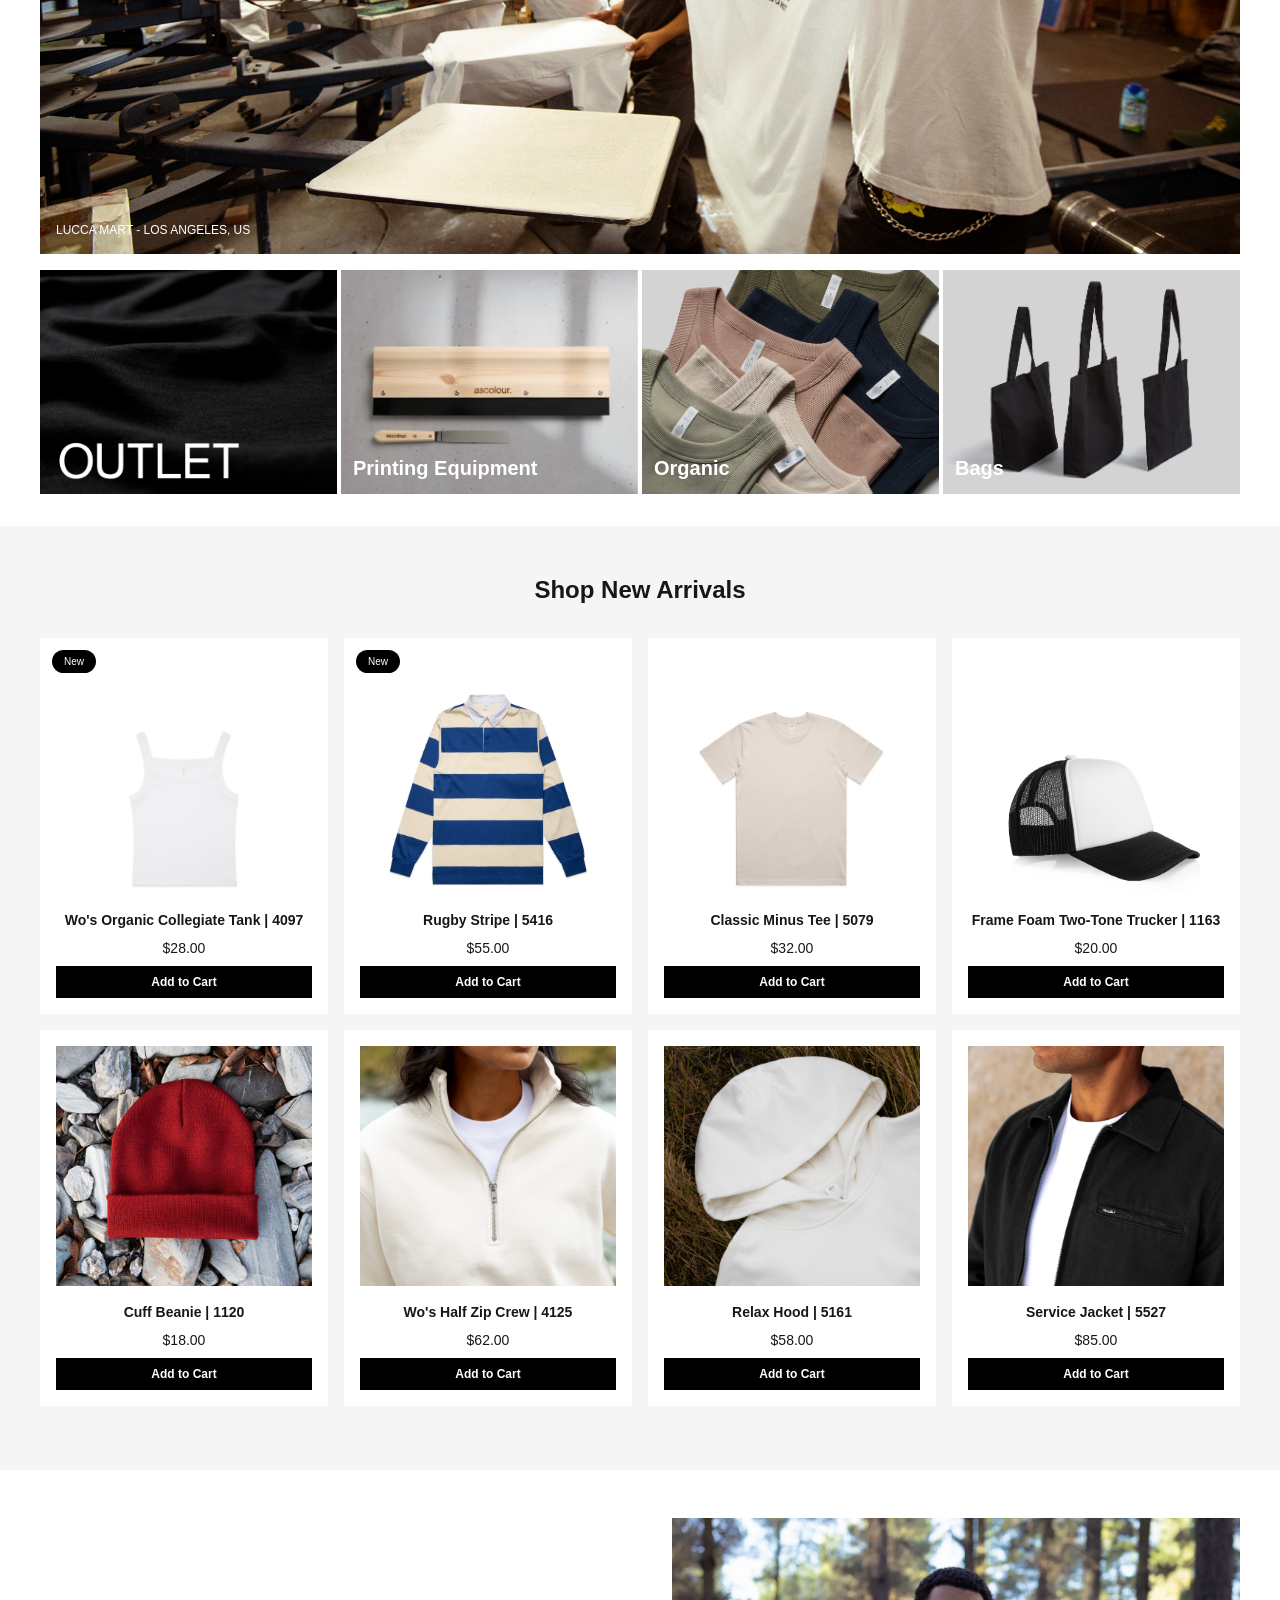
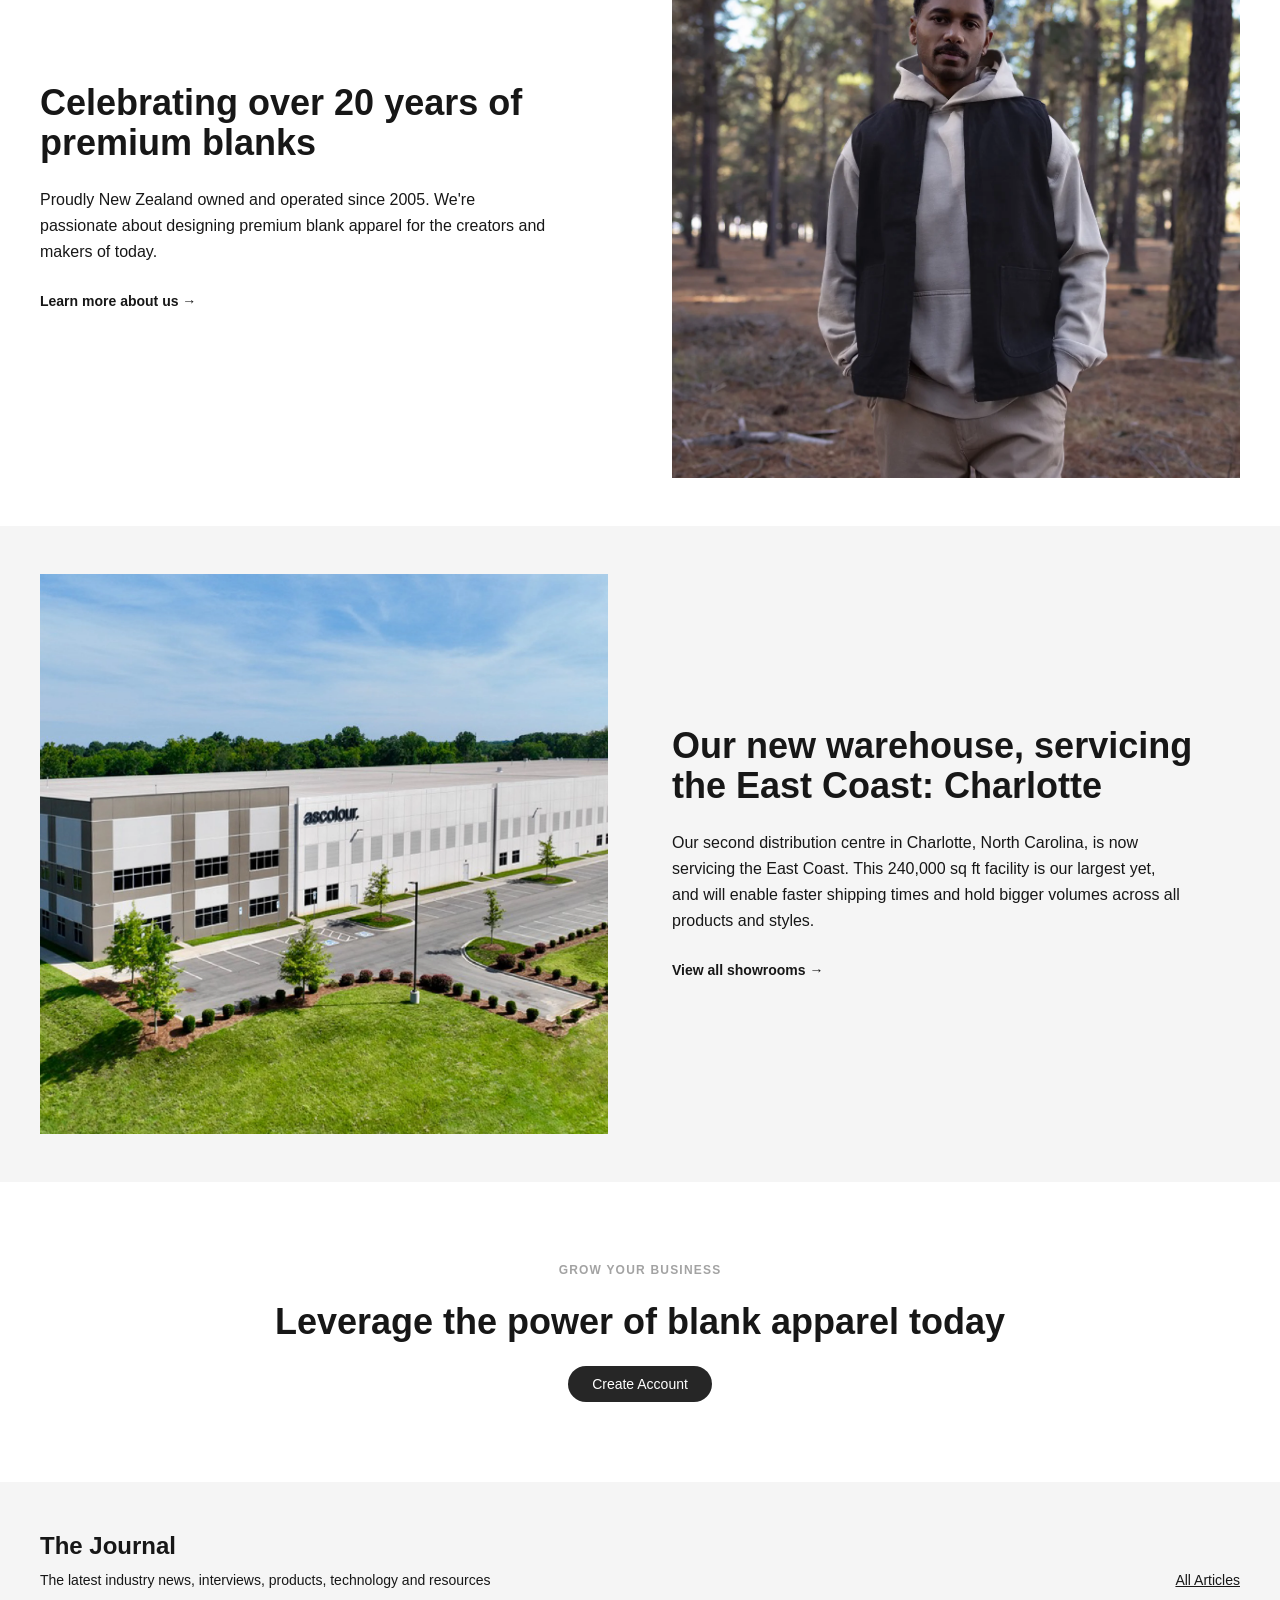
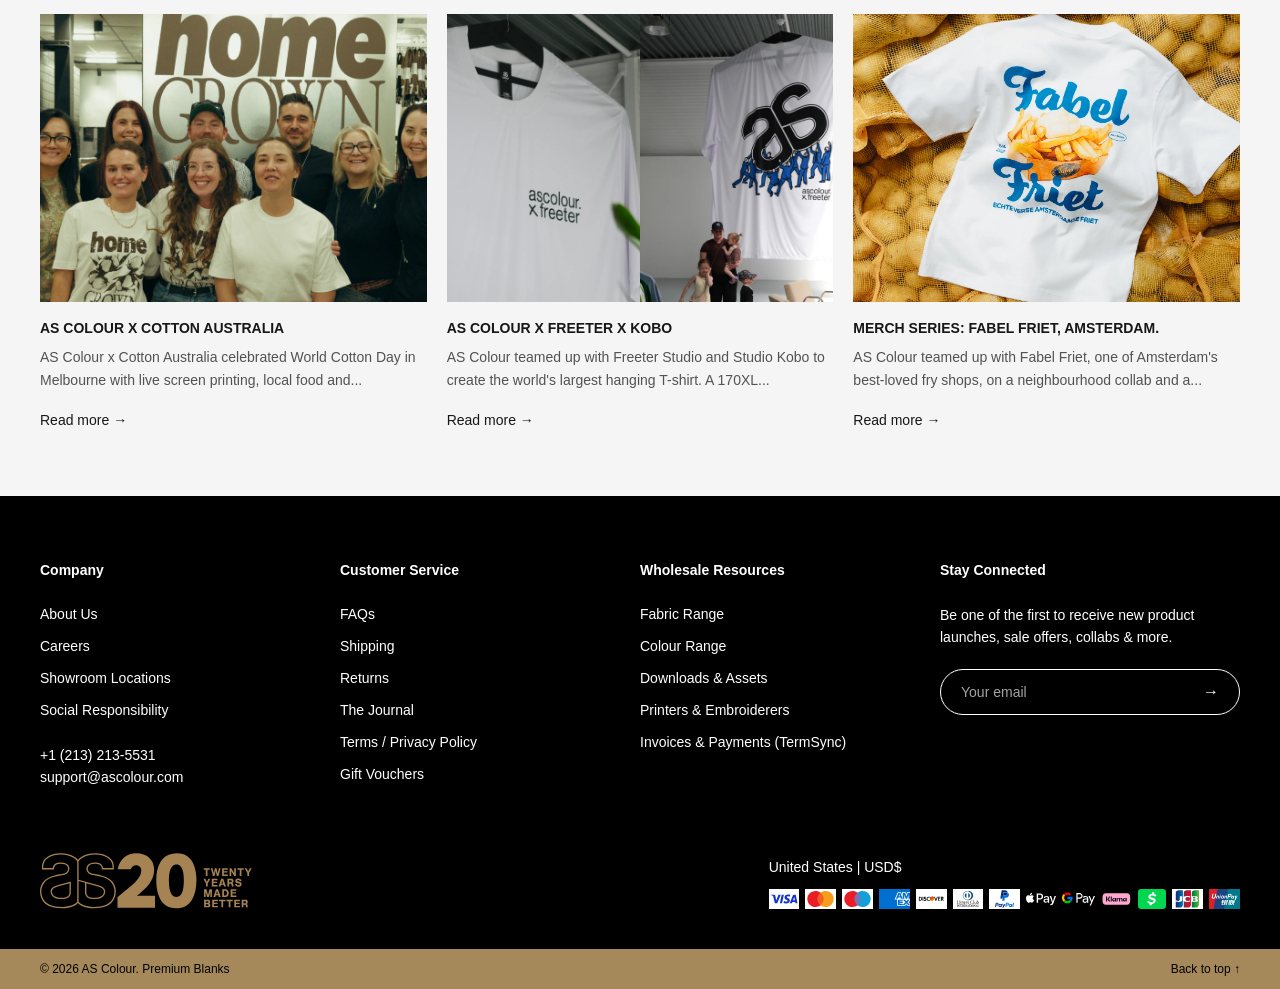
==== commit 083eeabe: "added sticky nab bar" ====
--- a/midterm/index.html
+++ b/midterm/index.html
@@ -9,9 +9,10 @@
 <body class="bg-white font-sans text-neutral-900">
 
     <!-- ===== Header / Navbar (Tailwind) ===== -->
-    <!-- TASK 1: "relative z-50" puts the header (and its mega-menu panel) above
+    <!-- STICKY NAV: "sticky top-0" keeps the header stuck to the top while scrolling.
+         TASK 1: "z-50" puts the header (and its mega-menu panel) above
          everything else on the page: product cards, badges, sticky details. -->
-    <header class="relative z-50 bg-black text-white">
+    <header class="sticky top-0 z-50 bg-black text-white">
         <!-- TASK 1: this row is "relative" so the mega-menu panel opens right under it.
              "items-stretch" makes the menu item as tall as the header, so there is
              no gap between "Shop by Category" and the panel when the mouse moves down. -->
@@ -116,7 +117,8 @@
         </div>
         <!-- CSS-only mobile menu: checkbox + Tailwind peer-checked -->
         <input type="checkbox" id="menu-toggle" class="peer hidden">
-        <nav aria-label="Mobile" class="hidden flex-col gap-4 border-t border-neutral-800 px-4 py-4 text-sm peer-checked:flex lg:!hidden">
+        <!-- STICKY NAV: max height + overflow-y-auto so the long phone menu can scroll inside the sticky header -->
+        <nav aria-label="Mobile" class="hidden max-h-[calc(100vh-56px)] flex-col gap-4 overflow-y-auto border-t border-neutral-800 px-4 py-4 text-sm peer-checked:flex lg:!hidden">
 
             <!-- ===== TASK 1: Mobile accordion (below BP = 617px) =====
                  The same 5 groups as the mega-menu, made with <details>/<summary>.
--- a/midterm/css/output.css
+++ b/midterm/css/output.css
@@ -1 +1 @@
-*,:after,:before{--tw-border-spacing-x:0;--tw-border-spacing-y:0;--tw-translate-x:0;--tw-translate-y:0;--tw-rotate:0;--tw-skew-x:0;--tw-skew-y:0;--tw-scale-x:1;--tw-scale-y:1;--tw-pan-x: ;--tw-pan-y: ;--tw-pinch-zoom: ;--tw-scroll-snap-strictness:proximity;--tw-gradient-from-position: ;--tw-gradient-via-position: ;--tw-gradient-to-position: ;--tw-ordinal: ;--tw-slashed-zero: ;--tw-numeric-figure: ;--tw-numeric-spacing: ;--tw-numeric-fraction: ;--tw-ring-inset: ;--tw-ring-offset-width:0px;--tw-ring-offset-color:#fff;--tw-ring-color:rgba(59,130,246,.5);--tw-ring-offset-shadow:0 0 #0000;--tw-ring-shadow:0 0 #0000;--tw-shadow:0 0 #0000;--tw-shadow-colored:0 0 #0000;--tw-blur: ;--tw-brightness: ;--tw-contrast: ;--tw-grayscale: ;--tw-hue-rotate: ;--tw-invert: ;--tw-saturate: ;--tw-sepia: ;--tw-drop-shadow: ;--tw-backdrop-blur: ;--tw-backdrop-brightness: ;--tw-backdrop-contrast: ;--tw-backdrop-grayscale: ;--tw-backdrop-hue-rotate: ;--tw-backdrop-invert: ;--tw-backdrop-opacity: ;--tw-backdrop-saturate: ;--tw-backdrop-sepia: ;--tw-contain-size: ;--tw-contain-layout: ;--tw-contain-paint: ;--tw-contain-style: }::backdrop{--tw-border-spacing-x:0;--tw-border-spacing-y:0;--tw-translate-x:0;--tw-translate-y:0;--tw-rotate:0;--tw-skew-x:0;--tw-skew-y:0;--tw-scale-x:1;--tw-scale-y:1;--tw-pan-x: ;--tw-pan-y: ;--tw-pinch-zoom: ;--tw-scroll-snap-strictness:proximity;--tw-gradient-from-position: ;--tw-gradient-via-position: ;--tw-gradient-to-position: ;--tw-ordinal: ;--tw-slashed-zero: ;--tw-numeric-figure: ;--tw-numeric-spacing: ;--tw-numeric-fraction: ;--tw-ring-inset: ;--tw-ring-offset-width:0px;--tw-ring-offset-color:#fff;--tw-ring-color:rgba(59,130,246,.5);--tw-ring-offset-shadow:0 0 #0000;--tw-ring-shadow:0 0 #0000;--tw-shadow:0 0 #0000;--tw-shadow-colored:0 0 #0000;--tw-blur: ;--tw-brightness: ;--tw-contrast: ;--tw-grayscale: ;--tw-hue-rotate: ;--tw-invert: ;--tw-saturate: ;--tw-sepia: ;--tw-drop-shadow: ;--tw-backdrop-blur: ;--tw-backdrop-brightness: ;--tw-backdrop-contrast: ;--tw-backdrop-grayscale: ;--tw-backdrop-hue-rotate: ;--tw-backdrop-invert: ;--tw-backdrop-opacity: ;--tw-backdrop-saturate: ;--tw-backdrop-sepia: ;--tw-contain-size: ;--tw-contain-layout: ;--tw-contain-paint: ;--tw-contain-style: }/*! tailwindcss v3.4.19 | MIT License | https://tailwindcss.com*/*,:after,:before{box-sizing:border-box;border:0 solid #e5e7eb}:after,:before{--tw-content:""}:host,html{line-height:1.5;-webkit-text-size-adjust:100%;-moz-tab-size:4;-o-tab-size:4;tab-size:4;font-family:Helvetica Neue,Helvetica,Arial,sans-serif;font-feature-settings:normal;font-variation-settings:normal;-webkit-tap-highlight-color:transparent}body{margin:0;line-height:inherit}hr{height:0;color:inherit;border-top-width:1px}abbr:where([title]){-webkit-text-decoration:underline dotted;text-decoration:underline dotted}h1,h2,h3,h4,h5,h6{font-size:inherit;font-weight:inherit}a{color:inherit;text-decoration:inherit}b,strong{font-weight:bolder}code,kbd,pre,samp{font-family:ui-monospace,SFMono-Regular,Menlo,Monaco,Consolas,Liberation Mono,Courier New,monospace;font-feature-settings:normal;font-variation-settings:normal;font-size:1em}small{font-size:80%}sub,sup{font-size:75%;line-height:0;position:relative;vertical-align:baseline}sub{bottom:-.25em}sup{top:-.5em}table{text-indent:0;border-color:inherit;border-collapse:collapse}button,input,optgroup,select,textarea{font-family:inherit;font-feature-settings:inherit;font-variation-settings:inherit;font-size:100%;font-weight:inherit;line-height:inherit;letter-spacing:inherit;color:inherit;margin:0;padding:0}button,select{text-transform:none}button,input:where([type=button]),input:where([type=reset]),input:where([type=submit]){-webkit-appearance:button;background-color:transparent;background-image:none}:-moz-focusring{outline:auto}:-moz-ui-invalid{box-shadow:none}progress{vertical-align:baseline}::-webkit-inner-spin-button,::-webkit-outer-spin-button{height:auto}[type=search]{-webkit-appearance:textfield;outline-offset:-2px}::-webkit-search-decoration{-webkit-appearance:none}::-webkit-file-upload-button{-webkit-appearance:button;font:inherit}summary{display:list-item}blockquote,dd,dl,figure,h1,h2,h3,h4,h5,h6,hr,p,pre{margin:0}fieldset{margin:0}fieldset,legend{padding:0}menu,ol,ul{list-style:none;margin:0;padding:0}dialog{padding:0}textarea{resize:vertical}input::-moz-placeholder,textarea::-moz-placeholder{opacity:1;color:#9ca3af}input::placeholder,textarea::placeholder{opacity:1;color:#9ca3af}[role=button],button{cursor:pointer}:disabled{cursor:default}audio,canvas,embed,iframe,img,object,svg,video{display:block;vertical-align:middle}img,video{max-width:100%;height:auto}[hidden]:where(:not([hidden=until-found])){display:none}.sr-only{position:absolute;width:1px;height:1px;padding:0;margin:-1px;overflow:hidden;clip:rect(0,0,0,0);white-space:nowrap;border-width:0}.absolute{position:absolute}.relative{position:relative}.sticky{position:sticky}.inset-0{inset:0}.bottom-3{bottom:.75rem}.bottom-4{bottom:1rem}.bottom-6{bottom:1.5rem}.left-0{left:0}.left-3{left:.75rem}.left-4{left:1rem}.left-6{left:1.5rem}.right-0{right:0}.top-3{top:.75rem}.top-4{top:1rem}.top-full{top:100%}.z-50{z-index:50}.-mx-2{margin-left:-.5rem;margin-right:-.5rem}.mx-4{margin-left:1rem;margin-right:1rem}.my-2{margin-top:.5rem;margin-bottom:.5rem}.my-6{margin-top:1.5rem;margin-bottom:1.5rem}.mb-1{margin-bottom:.25rem}.mb-16{margin-bottom:4rem}.mb-2{margin-bottom:.5rem}.mb-3{margin-bottom:.75rem}.mb-4{margin-bottom:1rem}.mb-5{margin-bottom:1.25rem}.mb-6{margin-bottom:1.5rem}.mb-8{margin-bottom:2rem}.mt-16{margin-top:4rem}.mt-4{margin-top:1rem}.mt-5{margin-top:1.25rem}.mt-6{margin-top:1.5rem}.mt-8{margin-top:2rem}.block{display:block}.inline-block{display:inline-block}.flex{display:flex}.grid{display:grid}.hidden{display:none}.h-12{height:3rem}.h-36{height:9rem}.h-40{height:10rem}.h-44{height:11rem}.h-5{height:1.25rem}.h-56{height:14rem}.h-6{height:1.5rem}.h-64{height:16rem}.h-72{height:18rem}.h-8{height:2rem}.h-80{height:20rem}.h-\[360px\]{height:360px}.h-full{height:100%}.w-1\/2{width:50%}.w-20{width:5rem}.w-28{width:7rem}.w-5{width:1.25rem}.w-6{width:1.5rem}.w-8{width:2rem}.w-\[calc\(50\%-2px\)\]{width:calc(50% - 2px)}.w-\[calc\(50\%-4px\)\]{width:calc(50% - 4px)}.w-auto{width:auto}.w-full{width:100%}.min-w-0{min-width:0}.min-w-\[48px\]{min-width:48px}.max-w-\[220px\]{max-width:220px}.max-w-lg{max-width:32rem}.max-w-xl{max-width:36rem}.flex-1{flex:1 1 0%}.shrink-0{flex-shrink:0}.cursor-pointer{cursor:pointer}.list-none{list-style-type:none}.grid-cols-5{grid-template-columns:repeat(5,minmax(0,1fr))}.flex-col{flex-direction:column}.flex-col-reverse{flex-direction:column-reverse}.flex-wrap{flex-wrap:wrap}.items-center{align-items:center}.items-stretch{align-items:stretch}.justify-center{justify-content:center}.justify-between{justify-content:space-between}.gap-1{gap:.25rem}.gap-1\.5{gap:.375rem}.gap-2{gap:.5rem}.gap-3{gap:.75rem}.gap-4{gap:1rem}.gap-5{gap:1.25rem}.gap-6{gap:1.5rem}.gap-8{gap:2rem}.gap-y-10{row-gap:2.5rem}.space-y-3>:not([hidden])~:not([hidden]){--tw-space-y-reverse:0;margin-top:calc(.75rem*(1 - var(--tw-space-y-reverse)));margin-bottom:calc(.75rem*var(--tw-space-y-reverse))}.self-start{align-self:flex-start}.overflow-hidden{overflow:hidden}.rounded-full{border-radius:9999px}.border{border-width:1px}.border-y{border-top-width:1px}.border-b,.border-y{border-bottom-width:1px}.border-t{border-top-width:1px}.border-black{--tw-border-opacity:1;border-color:rgb(0 0 0/var(--tw-border-opacity,1))}.border-neutral-200{--tw-border-opacity:1;border-color:rgb(229 229 229/var(--tw-border-opacity,1))}.border-neutral-300{--tw-border-opacity:1;border-color:rgb(212 212 212/var(--tw-border-opacity,1))}.border-neutral-400{--tw-border-opacity:1;border-color:rgb(163 163 163/var(--tw-border-opacity,1))}.border-neutral-800{--tw-border-opacity:1;border-color:rgb(38 38 38/var(--tw-border-opacity,1))}.border-white{--tw-border-opacity:1;border-color:rgb(255 255 255/var(--tw-border-opacity,1))}.bg-black{--tw-bg-opacity:1;background-color:rgb(0 0 0/var(--tw-bg-opacity,1))}.bg-bronze{--tw-bg-opacity:1;background-color:rgb(166 137 90/var(--tw-bg-opacity,1))}.bg-neutral-100{--tw-bg-opacity:1;background-color:rgb(245 245 245/var(--tw-bg-opacity,1))}.bg-neutral-800{--tw-bg-opacity:1;background-color:rgb(38 38 38/var(--tw-bg-opacity,1))}.bg-soft{--tw-bg-opacity:1;background-color:rgb(245 245 245/var(--tw-bg-opacity,1))}.bg-transparent{background-color:transparent}.bg-white{--tw-bg-opacity:1;background-color:rgb(255 255 255/var(--tw-bg-opacity,1))}.object-contain{-o-object-fit:contain;object-fit:contain}.object-cover{-o-object-fit:cover;object-fit:cover}.p-4{padding:1rem}.px-2{padding-left:.5rem;padding-right:.5rem}.px-3{padding-left:.75rem;padding-right:.75rem}.px-4{padding-left:1rem;padding-right:1rem}.px-5{padding-left:1.25rem;padding-right:1.25rem}.px-6{padding-left:1.5rem;padding-right:1.5rem}.py-1{padding-top:.25rem;padding-bottom:.25rem}.py-12{padding-top:3rem;padding-bottom:3rem}.py-16{padding-top:4rem;padding-bottom:4rem}.py-2{padding-top:.5rem;padding-bottom:.5rem}.py-3{padding-top:.75rem;padding-bottom:.75rem}.py-4{padding-top:1rem;padding-bottom:1rem}.py-8{padding-top:2rem;padding-bottom:2rem}.pb-10{padding-bottom:2.5rem}.pb-16{padding-bottom:4rem}.pb-4{padding-bottom:1rem}.pb-5{padding-bottom:1.25rem}.pl-4{padding-left:1rem}.pr-4{padding-right:1rem}.pt-12{padding-top:3rem}.pt-16{padding-top:4rem}.text-center{text-align:center}.font-sans{font-family:Helvetica Neue,Helvetica,Arial,sans-serif}.text-2xl{font-size:1.5rem;line-height:2rem}.text-3xl{font-size:1.875rem;line-height:2.25rem}.text-\[10px\]{font-size:10px}.text-\[11px\]{font-size:11px}.text-base{font-size:1rem;line-height:1.5rem}.text-lg{font-size:1.125rem;line-height:1.75rem}.text-sm{font-size:.875rem;line-height:1.25rem}.text-xl{font-size:1.25rem;line-height:1.75rem}.text-xs{font-size:.75rem;line-height:1rem}.font-bold{font-weight:700}.uppercase{text-transform:uppercase}.leading-relaxed{line-height:1.625}.tracking-widest{letter-spacing:.1em}.text-black{--tw-text-opacity:1;color:rgb(0 0 0/var(--tw-text-opacity,1))}.text-gold{--tw-text-opacity:1;color:rgb(201 164 108/var(--tw-text-opacity,1))}.text-neutral-400{--tw-text-opacity:1;color:rgb(163 163 163/var(--tw-text-opacity,1))}.text-neutral-500{--tw-text-opacity:1;color:rgb(115 115 115/var(--tw-text-opacity,1))}.text-neutral-600{--tw-text-opacity:1;color:rgb(82 82 82/var(--tw-text-opacity,1))}.text-neutral-700{--tw-text-opacity:1;color:rgb(64 64 64/var(--tw-text-opacity,1))}.text-neutral-900{--tw-text-opacity:1;color:rgb(23 23 23/var(--tw-text-opacity,1))}.text-white{--tw-text-opacity:1;color:rgb(255 255 255/var(--tw-text-opacity,1))}.underline{text-decoration-line:underline}.shadow-xl{--tw-shadow:0 20px 25px -5px rgba(0,0,0,.1),0 8px 10px -6px rgba(0,0,0,.1);--tw-shadow-colored:0 20px 25px -5px var(--tw-shadow-color),0 8px 10px -6px var(--tw-shadow-color);box-shadow:var(--tw-ring-offset-shadow,0 0 #0000),var(--tw-ring-shadow,0 0 #0000),var(--tw-shadow)}.outline-none{outline:2px solid transparent;outline-offset:2px}.placeholder\:text-neutral-400::-moz-placeholder{--tw-text-opacity:1;color:rgb(163 163 163/var(--tw-text-opacity,1))}.placeholder\:text-neutral-400::placeholder{--tw-text-opacity:1;color:rgb(163 163 163/var(--tw-text-opacity,1))}.after\:content-\[\'\+\'\]:after{--tw-content:"+";content:var(--tw-content)}.hover\:border-black:hover{--tw-border-opacity:1;border-color:rgb(0 0 0/var(--tw-border-opacity,1))}.hover\:bg-neutral-700:hover{--tw-bg-opacity:1;background-color:rgb(64 64 64/var(--tw-bg-opacity,1))}.focus\:text-gold:focus,.hover\:text-gold:hover{--tw-text-opacity:1;color:rgb(201 164 108/var(--tw-text-opacity,1))}.group[open] .group-open\:after\:content-\[\'\2212\'\]:after{--tw-content:"−";content:var(--tw-content)}.group:focus-within .group-focus-within\:block{display:block}.group:hover .group-hover\:block{display:block}.peer:checked~.peer-checked\:flex{display:flex}.peer:checked~.peer-checked\:border-black{--tw-border-opacity:1;border-color:rgb(0 0 0/var(--tw-border-opacity,1))}.peer:checked~.peer-checked\:bg-black{--tw-bg-opacity:1;background-color:rgb(0 0 0/var(--tw-bg-opacity,1))}.peer:checked~.peer-checked\:text-white{--tw-text-opacity:1;color:rgb(255 255 255/var(--tw-text-opacity,1))}.peer:checked~.peer-checked\:ring-2{--tw-ring-offset-shadow:var(--tw-ring-inset) 0 0 0 var(--tw-ring-offset-width) var(--tw-ring-offset-color);--tw-ring-shadow:var(--tw-ring-inset) 0 0 0 calc(2px + var(--tw-ring-offset-width)) var(--tw-ring-color);box-shadow:var(--tw-ring-offset-shadow),var(--tw-ring-shadow),var(--tw-shadow,0 0 #0000)}.peer:checked~.peer-checked\:ring-black{--tw-ring-opacity:1;--tw-ring-color:rgb(0 0 0/var(--tw-ring-opacity,1))}.peer:checked~.peer-checked\:ring-offset-2{--tw-ring-offset-width:2px}@media (min-width:617px){.bp\:flex{display:flex}.bp\:hidden{display:none}}@media (min-width:768px){.md\:left-6{left:1.5rem}.md\:top-6{top:1.5rem}.md\:mx-10{margin-left:2.5rem;margin-right:2.5rem}.md\:inline-block{display:inline-block}.md\:inline{display:inline}.md\:h-14{height:3.5rem}.md\:h-56{height:14rem}.md\:h-6{height:1.5rem}.md\:h-60{height:15rem}.md\:h-80{height:20rem}.md\:h-\[460px\]{height:460px}.md\:h-\[520px\]{height:520px}.md\:h-\[540px\]{height:540px}.md\:h-\[560px\]{height:560px}.md\:h-\[600px\]{height:600px}.md\:w-1\/2{width:50%}.md\:w-1\/3{width:33.333333%}.md\:flex-row{flex-direction:row}.md\:items-end{align-items:flex-end}.md\:justify-between{justify-content:space-between}.md\:gap-5{gap:1.25rem}.md\:gap-6{gap:1.5rem}.md\:gap-8{gap:2rem}.md\:px-10{padding-left:2.5rem;padding-right:2.5rem}.md\:px-12{padding-left:3rem;padding-right:3rem}.md\:px-5{padding-left:1.25rem;padding-right:1.25rem}.md\:px-8{padding-left:2rem;padding-right:2rem}.md\:py-20{padding-top:5rem;padding-bottom:5rem}.md\:text-2xl{font-size:1.5rem;line-height:2rem}.md\:text-3xl{font-size:1.875rem;line-height:2.25rem}.md\:text-4xl{font-size:2.25rem;line-height:2.5rem}.md\:text-sm{font-size:.875rem;line-height:1.25rem}.md\:text-xl{font-size:1.25rem;line-height:1.75rem}}@media (min-width:1024px){.lg\:sticky{position:sticky}.lg\:top-0{top:0}.lg\:flex{display:flex}.lg\:\!hidden{display:none!important}.lg\:hidden{display:none}.lg\:h-72{height:18rem}.lg\:h-\[430px\]{height:430px}.lg\:h-\[620px\]{height:620px}.lg\:h-\[760px\]{height:760px}.lg\:w-1\/2{width:50%}.lg\:w-1\/4{width:25%}.lg\:w-\[calc\(25\%-3px\)\]{width:calc(25% - 3px)}.lg\:w-\[calc\(25\%-6px\)\]{width:calc(25% - 6px)}.lg\:flex-row{flex-direction:row}.lg\:items-start{align-items:flex-start}.lg\:gap-16{gap:4rem}.lg\:py-10{padding-top:2.5rem;padding-bottom:2.5rem}.lg\:pl-4{padding-left:1rem}.lg\:pr-10{padding-right:2.5rem}}+*,:after,:before{--tw-border-spacing-x:0;--tw-border-spacing-y:0;--tw-translate-x:0;--tw-translate-y:0;--tw-rotate:0;--tw-skew-x:0;--tw-skew-y:0;--tw-scale-x:1;--tw-scale-y:1;--tw-pan-x: ;--tw-pan-y: ;--tw-pinch-zoom: ;--tw-scroll-snap-strictness:proximity;--tw-gradient-from-position: ;--tw-gradient-via-position: ;--tw-gradient-to-position: ;--tw-ordinal: ;--tw-slashed-zero: ;--tw-numeric-figure: ;--tw-numeric-spacing: ;--tw-numeric-fraction: ;--tw-ring-inset: ;--tw-ring-offset-width:0px;--tw-ring-offset-color:#fff;--tw-ring-color:rgba(59,130,246,.5);--tw-ring-offset-shadow:0 0 #0000;--tw-ring-shadow:0 0 #0000;--tw-shadow:0 0 #0000;--tw-shadow-colored:0 0 #0000;--tw-blur: ;--tw-brightness: ;--tw-contrast: ;--tw-grayscale: ;--tw-hue-rotate: ;--tw-invert: ;--tw-saturate: ;--tw-sepia: ;--tw-drop-shadow: ;--tw-backdrop-blur: ;--tw-backdrop-brightness: ;--tw-backdrop-contrast: ;--tw-backdrop-grayscale: ;--tw-backdrop-hue-rotate: ;--tw-backdrop-invert: ;--tw-backdrop-opacity: ;--tw-backdrop-saturate: ;--tw-backdrop-sepia: ;--tw-contain-size: ;--tw-contain-layout: ;--tw-contain-paint: ;--tw-contain-style: }::backdrop{--tw-border-spacing-x:0;--tw-border-spacing-y:0;--tw-translate-x:0;--tw-translate-y:0;--tw-rotate:0;--tw-skew-x:0;--tw-skew-y:0;--tw-scale-x:1;--tw-scale-y:1;--tw-pan-x: ;--tw-pan-y: ;--tw-pinch-zoom: ;--tw-scroll-snap-strictness:proximity;--tw-gradient-from-position: ;--tw-gradient-via-position: ;--tw-gradient-to-position: ;--tw-ordinal: ;--tw-slashed-zero: ;--tw-numeric-figure: ;--tw-numeric-spacing: ;--tw-numeric-fraction: ;--tw-ring-inset: ;--tw-ring-offset-width:0px;--tw-ring-offset-color:#fff;--tw-ring-color:rgba(59,130,246,.5);--tw-ring-offset-shadow:0 0 #0000;--tw-ring-shadow:0 0 #0000;--tw-shadow:0 0 #0000;--tw-shadow-colored:0 0 #0000;--tw-blur: ;--tw-brightness: ;--tw-contrast: ;--tw-grayscale: ;--tw-hue-rotate: ;--tw-invert: ;--tw-saturate: ;--tw-sepia: ;--tw-drop-shadow: ;--tw-backdrop-blur: ;--tw-backdrop-brightness: ;--tw-backdrop-contrast: ;--tw-backdrop-grayscale: ;--tw-backdrop-hue-rotate: ;--tw-backdrop-invert: ;--tw-backdrop-opacity: ;--tw-backdrop-saturate: ;--tw-backdrop-sepia: ;--tw-contain-size: ;--tw-contain-layout: ;--tw-contain-paint: ;--tw-contain-style: }/*! tailwindcss v3.4.19 | MIT License | https://tailwindcss.com*/*,:after,:before{box-sizing:border-box;border:0 solid #e5e7eb}:after,:before{--tw-content:""}:host,html{line-height:1.5;-webkit-text-size-adjust:100%;-moz-tab-size:4;-o-tab-size:4;tab-size:4;font-family:Helvetica Neue,Helvetica,Arial,sans-serif;font-feature-settings:normal;font-variation-settings:normal;-webkit-tap-highlight-color:transparent}body{margin:0;line-height:inherit}hr{height:0;color:inherit;border-top-width:1px}abbr:where([title]){-webkit-text-decoration:underline dotted;text-decoration:underline dotted}h1,h2,h3,h4,h5,h6{font-size:inherit;font-weight:inherit}a{color:inherit;text-decoration:inherit}b,strong{font-weight:bolder}code,kbd,pre,samp{font-family:ui-monospace,SFMono-Regular,Menlo,Monaco,Consolas,Liberation Mono,Courier New,monospace;font-feature-settings:normal;font-variation-settings:normal;font-size:1em}small{font-size:80%}sub,sup{font-size:75%;line-height:0;position:relative;vertical-align:baseline}sub{bottom:-.25em}sup{top:-.5em}table{text-indent:0;border-color:inherit;border-collapse:collapse}button,input,optgroup,select,textarea{font-family:inherit;font-feature-settings:inherit;font-variation-settings:inherit;font-size:100%;font-weight:inherit;line-height:inherit;letter-spacing:inherit;color:inherit;margin:0;padding:0}button,select{text-transform:none}button,input:where([type=button]),input:where([type=reset]),input:where([type=submit]){-webkit-appearance:button;background-color:transparent;background-image:none}:-moz-focusring{outline:auto}:-moz-ui-invalid{box-shadow:none}progress{vertical-align:baseline}::-webkit-inner-spin-button,::-webkit-outer-spin-button{height:auto}[type=search]{-webkit-appearance:textfield;outline-offset:-2px}::-webkit-search-decoration{-webkit-appearance:none}::-webkit-file-upload-button{-webkit-appearance:button;font:inherit}summary{display:list-item}blockquote,dd,dl,figure,h1,h2,h3,h4,h5,h6,hr,p,pre{margin:0}fieldset{margin:0}fieldset,legend{padding:0}menu,ol,ul{list-style:none;margin:0;padding:0}dialog{padding:0}textarea{resize:vertical}input::-moz-placeholder,textarea::-moz-placeholder{opacity:1;color:#9ca3af}input::placeholder,textarea::placeholder{opacity:1;color:#9ca3af}[role=button],button{cursor:pointer}:disabled{cursor:default}audio,canvas,embed,iframe,img,object,svg,video{display:block;vertical-align:middle}img,video{max-width:100%;height:auto}[hidden]:where(:not([hidden=until-found])){display:none}.sr-only{position:absolute;width:1px;height:1px;padding:0;margin:-1px;overflow:hidden;clip:rect(0,0,0,0);white-space:nowrap;border-width:0}.absolute{position:absolute}.relative{position:relative}.sticky{position:sticky}.inset-0{inset:0}.bottom-3{bottom:.75rem}.bottom-4{bottom:1rem}.bottom-6{bottom:1.5rem}.left-0{left:0}.left-3{left:.75rem}.left-4{left:1rem}.left-6{left:1.5rem}.right-0{right:0}.top-0{top:0}.top-3{top:.75rem}.top-4{top:1rem}.top-full{top:100%}.z-50{z-index:50}.-mx-2{margin-left:-.5rem;margin-right:-.5rem}.mx-4{margin-left:1rem;margin-right:1rem}.my-2{margin-top:.5rem;margin-bottom:.5rem}.my-6{margin-top:1.5rem;margin-bottom:1.5rem}.mb-1{margin-bottom:.25rem}.mb-16{margin-bottom:4rem}.mb-2{margin-bottom:.5rem}.mb-3{margin-bottom:.75rem}.mb-4{margin-bottom:1rem}.mb-5{margin-bottom:1.25rem}.mb-6{margin-bottom:1.5rem}.mb-8{margin-bottom:2rem}.mt-16{margin-top:4rem}.mt-4{margin-top:1rem}.mt-5{margin-top:1.25rem}.mt-6{margin-top:1.5rem}.mt-8{margin-top:2rem}.block{display:block}.inline-block{display:inline-block}.flex{display:flex}.grid{display:grid}.hidden{display:none}.h-12{height:3rem}.h-36{height:9rem}.h-40{height:10rem}.h-44{height:11rem}.h-5{height:1.25rem}.h-56{height:14rem}.h-6{height:1.5rem}.h-64{height:16rem}.h-72{height:18rem}.h-8{height:2rem}.h-80{height:20rem}.h-\[360px\]{height:360px}.h-full{height:100%}.max-h-\[calc\(100vh-56px\)\]{max-height:calc(100vh - 56px)}.w-1\/2{width:50%}.w-20{width:5rem}.w-28{width:7rem}.w-5{width:1.25rem}.w-6{width:1.5rem}.w-8{width:2rem}.w-\[calc\(50\%-2px\)\]{width:calc(50% - 2px)}.w-\[calc\(50\%-4px\)\]{width:calc(50% - 4px)}.w-auto{width:auto}.w-full{width:100%}.min-w-0{min-width:0}.min-w-\[48px\]{min-width:48px}.max-w-\[220px\]{max-width:220px}.max-w-lg{max-width:32rem}.max-w-xl{max-width:36rem}.flex-1{flex:1 1 0%}.shrink-0{flex-shrink:0}.cursor-pointer{cursor:pointer}.list-none{list-style-type:none}.grid-cols-5{grid-template-columns:repeat(5,minmax(0,1fr))}.flex-col{flex-direction:column}.flex-col-reverse{flex-direction:column-reverse}.flex-wrap{flex-wrap:wrap}.items-center{align-items:center}.items-stretch{align-items:stretch}.justify-center{justify-content:center}.justify-between{justify-content:space-between}.gap-1{gap:.25rem}.gap-1\.5{gap:.375rem}.gap-2{gap:.5rem}.gap-3{gap:.75rem}.gap-4{gap:1rem}.gap-5{gap:1.25rem}.gap-6{gap:1.5rem}.gap-8{gap:2rem}.gap-y-10{row-gap:2.5rem}.space-y-3>:not([hidden])~:not([hidden]){--tw-space-y-reverse:0;margin-top:calc(.75rem*(1 - var(--tw-space-y-reverse)));margin-bottom:calc(.75rem*var(--tw-space-y-reverse))}.self-start{align-self:flex-start}.overflow-hidden{overflow:hidden}.overflow-y-auto{overflow-y:auto}.rounded-full{border-radius:9999px}.border{border-width:1px}.border-y{border-top-width:1px}.border-b,.border-y{border-bottom-width:1px}.border-t{border-top-width:1px}.border-black{--tw-border-opacity:1;border-color:rgb(0 0 0/var(--tw-border-opacity,1))}.border-neutral-200{--tw-border-opacity:1;border-color:rgb(229 229 229/var(--tw-border-opacity,1))}.border-neutral-300{--tw-border-opacity:1;border-color:rgb(212 212 212/var(--tw-border-opacity,1))}.border-neutral-400{--tw-border-opacity:1;border-color:rgb(163 163 163/var(--tw-border-opacity,1))}.border-neutral-800{--tw-border-opacity:1;border-color:rgb(38 38 38/var(--tw-border-opacity,1))}.border-white{--tw-border-opacity:1;border-color:rgb(255 255 255/var(--tw-border-opacity,1))}.bg-black{--tw-bg-opacity:1;background-color:rgb(0 0 0/var(--tw-bg-opacity,1))}.bg-bronze{--tw-bg-opacity:1;background-color:rgb(166 137 90/var(--tw-bg-opacity,1))}.bg-neutral-100{--tw-bg-opacity:1;background-color:rgb(245 245 245/var(--tw-bg-opacity,1))}.bg-neutral-800{--tw-bg-opacity:1;background-color:rgb(38 38 38/var(--tw-bg-opacity,1))}.bg-soft{--tw-bg-opacity:1;background-color:rgb(245 245 245/var(--tw-bg-opacity,1))}.bg-transparent{background-color:transparent}.bg-white{--tw-bg-opacity:1;background-color:rgb(255 255 255/var(--tw-bg-opacity,1))}.object-contain{-o-object-fit:contain;object-fit:contain}.object-cover{-o-object-fit:cover;object-fit:cover}.p-4{padding:1rem}.px-2{padding-left:.5rem;padding-right:.5rem}.px-3{padding-left:.75rem;padding-right:.75rem}.px-4{padding-left:1rem;padding-right:1rem}.px-5{padding-left:1.25rem;padding-right:1.25rem}.px-6{padding-left:1.5rem;padding-right:1.5rem}.py-1{padding-top:.25rem;padding-bottom:.25rem}.py-12{padding-top:3rem;padding-bottom:3rem}.py-16{padding-top:4rem;padding-bottom:4rem}.py-2{padding-top:.5rem;padding-bottom:.5rem}.py-3{padding-top:.75rem;padding-bottom:.75rem}.py-4{padding-top:1rem;padding-bottom:1rem}.py-8{padding-top:2rem;padding-bottom:2rem}.pb-10{padding-bottom:2.5rem}.pb-16{padding-bottom:4rem}.pb-4{padding-bottom:1rem}.pb-5{padding-bottom:1.25rem}.pl-4{padding-left:1rem}.pr-4{padding-right:1rem}.pt-12{padding-top:3rem}.pt-16{padding-top:4rem}.text-center{text-align:center}.font-sans{font-family:Helvetica Neue,Helvetica,Arial,sans-serif}.text-2xl{font-size:1.5rem;line-height:2rem}.text-3xl{font-size:1.875rem;line-height:2.25rem}.text-\[10px\]{font-size:10px}.text-\[11px\]{font-size:11px}.text-base{font-size:1rem;line-height:1.5rem}.text-lg{font-size:1.125rem;line-height:1.75rem}.text-sm{font-size:.875rem;line-height:1.25rem}.text-xl{font-size:1.25rem;line-height:1.75rem}.text-xs{font-size:.75rem;line-height:1rem}.font-bold{font-weight:700}.uppercase{text-transform:uppercase}.leading-relaxed{line-height:1.625}.tracking-widest{letter-spacing:.1em}.text-black{--tw-text-opacity:1;color:rgb(0 0 0/var(--tw-text-opacity,1))}.text-gold{--tw-text-opacity:1;color:rgb(201 164 108/var(--tw-text-opacity,1))}.text-neutral-400{--tw-text-opacity:1;color:rgb(163 163 163/var(--tw-text-opacity,1))}.text-neutral-500{--tw-text-opacity:1;color:rgb(115 115 115/var(--tw-text-opacity,1))}.text-neutral-600{--tw-text-opacity:1;color:rgb(82 82 82/var(--tw-text-opacity,1))}.text-neutral-700{--tw-text-opacity:1;color:rgb(64 64 64/var(--tw-text-opacity,1))}.text-neutral-900{--tw-text-opacity:1;color:rgb(23 23 23/var(--tw-text-opacity,1))}.text-white{--tw-text-opacity:1;color:rgb(255 255 255/var(--tw-text-opacity,1))}.underline{text-decoration-line:underline}.shadow-xl{--tw-shadow:0 20px 25px -5px rgba(0,0,0,.1),0 8px 10px -6px rgba(0,0,0,.1);--tw-shadow-colored:0 20px 25px -5px var(--tw-shadow-color),0 8px 10px -6px var(--tw-shadow-color);box-shadow:var(--tw-ring-offset-shadow,0 0 #0000),var(--tw-ring-shadow,0 0 #0000),var(--tw-shadow)}.outline-none{outline:2px solid transparent;outline-offset:2px}.placeholder\:text-neutral-400::-moz-placeholder{--tw-text-opacity:1;color:rgb(163 163 163/var(--tw-text-opacity,1))}.placeholder\:text-neutral-400::placeholder{--tw-text-opacity:1;color:rgb(163 163 163/var(--tw-text-opacity,1))}.after\:content-\[\'\+\'\]:after{--tw-content:"+";content:var(--tw-content)}.hover\:border-black:hover{--tw-border-opacity:1;border-color:rgb(0 0 0/var(--tw-border-opacity,1))}.hover\:bg-neutral-700:hover{--tw-bg-opacity:1;background-color:rgb(64 64 64/var(--tw-bg-opacity,1))}.focus\:text-gold:focus,.hover\:text-gold:hover{--tw-text-opacity:1;color:rgb(201 164 108/var(--tw-text-opacity,1))}.group[open] .group-open\:after\:content-\[\'\2212\'\]:after{--tw-content:"−";content:var(--tw-content)}.group:focus-within .group-focus-within\:block{display:block}.group:hover .group-hover\:block{display:block}.peer:checked~.peer-checked\:flex{display:flex}.peer:checked~.peer-checked\:border-black{--tw-border-opacity:1;border-color:rgb(0 0 0/var(--tw-border-opacity,1))}.peer:checked~.peer-checked\:bg-black{--tw-bg-opacity:1;background-color:rgb(0 0 0/var(--tw-bg-opacity,1))}.peer:checked~.peer-checked\:text-white{--tw-text-opacity:1;color:rgb(255 255 255/var(--tw-text-opacity,1))}.peer:checked~.peer-checked\:ring-2{--tw-ring-offset-shadow:var(--tw-ring-inset) 0 0 0 var(--tw-ring-offset-width) var(--tw-ring-offset-color);--tw-ring-shadow:var(--tw-ring-inset) 0 0 0 calc(2px + var(--tw-ring-offset-width)) var(--tw-ring-color);box-shadow:var(--tw-ring-offset-shadow),var(--tw-ring-shadow),var(--tw-shadow,0 0 #0000)}.peer:checked~.peer-checked\:ring-black{--tw-ring-opacity:1;--tw-ring-color:rgb(0 0 0/var(--tw-ring-opacity,1))}.peer:checked~.peer-checked\:ring-offset-2{--tw-ring-offset-width:2px}@media (min-width:617px){.bp\:flex{display:flex}.bp\:hidden{display:none}}@media (min-width:768px){.md\:left-6{left:1.5rem}.md\:top-6{top:1.5rem}.md\:mx-10{margin-left:2.5rem;margin-right:2.5rem}.md\:inline-block{display:inline-block}.md\:inline{display:inline}.md\:h-14{height:3.5rem}.md\:h-56{height:14rem}.md\:h-6{height:1.5rem}.md\:h-60{height:15rem}.md\:h-80{height:20rem}.md\:h-\[460px\]{height:460px}.md\:h-\[520px\]{height:520px}.md\:h-\[540px\]{height:540px}.md\:h-\[560px\]{height:560px}.md\:h-\[600px\]{height:600px}.md\:w-1\/2{width:50%}.md\:w-1\/3{width:33.333333%}.md\:flex-row{flex-direction:row}.md\:items-end{align-items:flex-end}.md\:justify-between{justify-content:space-between}.md\:gap-5{gap:1.25rem}.md\:gap-6{gap:1.5rem}.md\:gap-8{gap:2rem}.md\:px-10{padding-left:2.5rem;padding-right:2.5rem}.md\:px-12{padding-left:3rem;padding-right:3rem}.md\:px-5{padding-left:1.25rem;padding-right:1.25rem}.md\:px-8{padding-left:2rem;padding-right:2rem}.md\:py-20{padding-top:5rem;padding-bottom:5rem}.md\:text-2xl{font-size:1.5rem;line-height:2rem}.md\:text-3xl{font-size:1.875rem;line-height:2.25rem}.md\:text-4xl{font-size:2.25rem;line-height:2.5rem}.md\:text-sm{font-size:.875rem;line-height:1.25rem}.md\:text-xl{font-size:1.25rem;line-height:1.75rem}}@media (min-width:1024px){.lg\:sticky{position:sticky}.lg\:top-20{top:5rem}.lg\:flex{display:flex}.lg\:\!hidden{display:none!important}.lg\:hidden{display:none}.lg\:h-72{height:18rem}.lg\:h-\[430px\]{height:430px}.lg\:h-\[620px\]{height:620px}.lg\:h-\[760px\]{height:760px}.lg\:w-1\/2{width:50%}.lg\:w-1\/4{width:25%}.lg\:w-\[calc\(25\%-3px\)\]{width:calc(25% - 3px)}.lg\:w-\[calc\(25\%-6px\)\]{width:calc(25% - 6px)}.lg\:flex-row{flex-direction:row}.lg\:items-start{align-items:flex-start}.lg\:gap-16{gap:4rem}.lg\:py-10{padding-top:2.5rem;padding-bottom:2.5rem}.lg\:pl-4{padding-left:1rem}.lg\:pr-10{padding-right:2.5rem}}
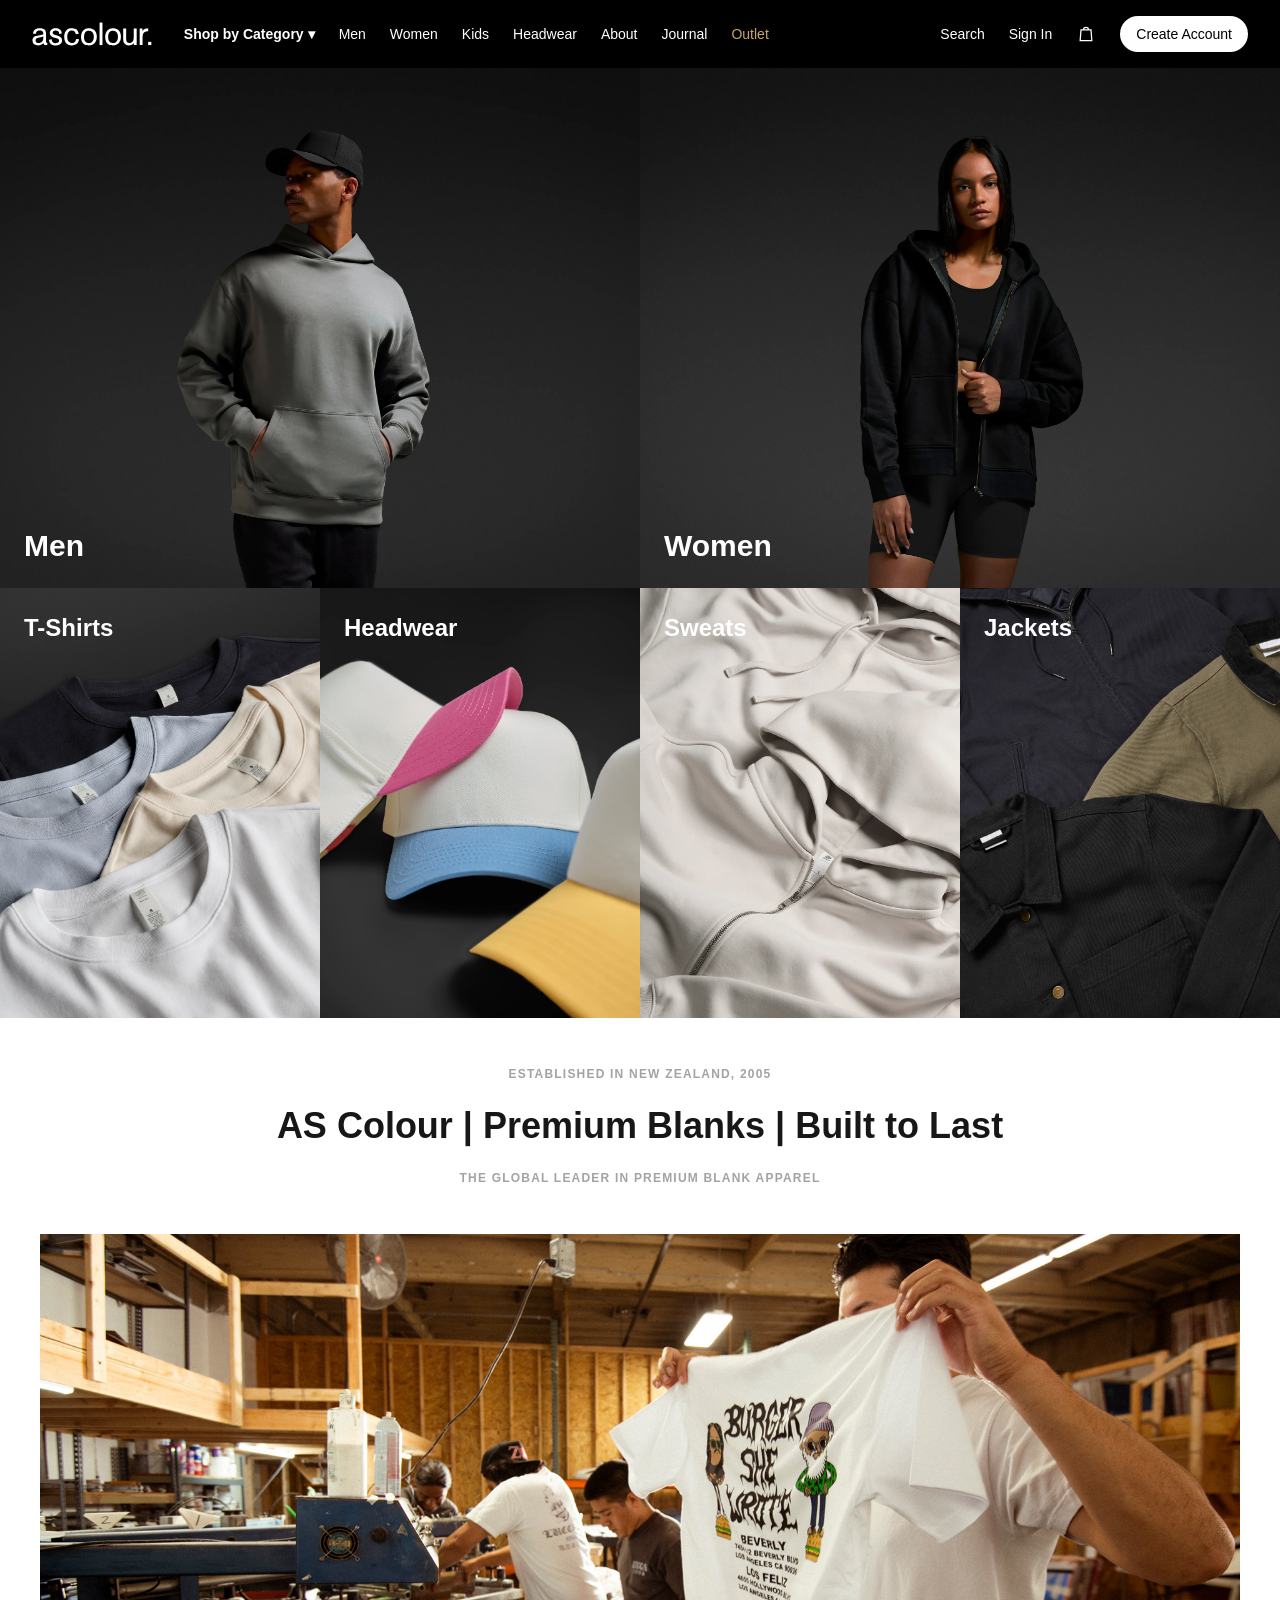
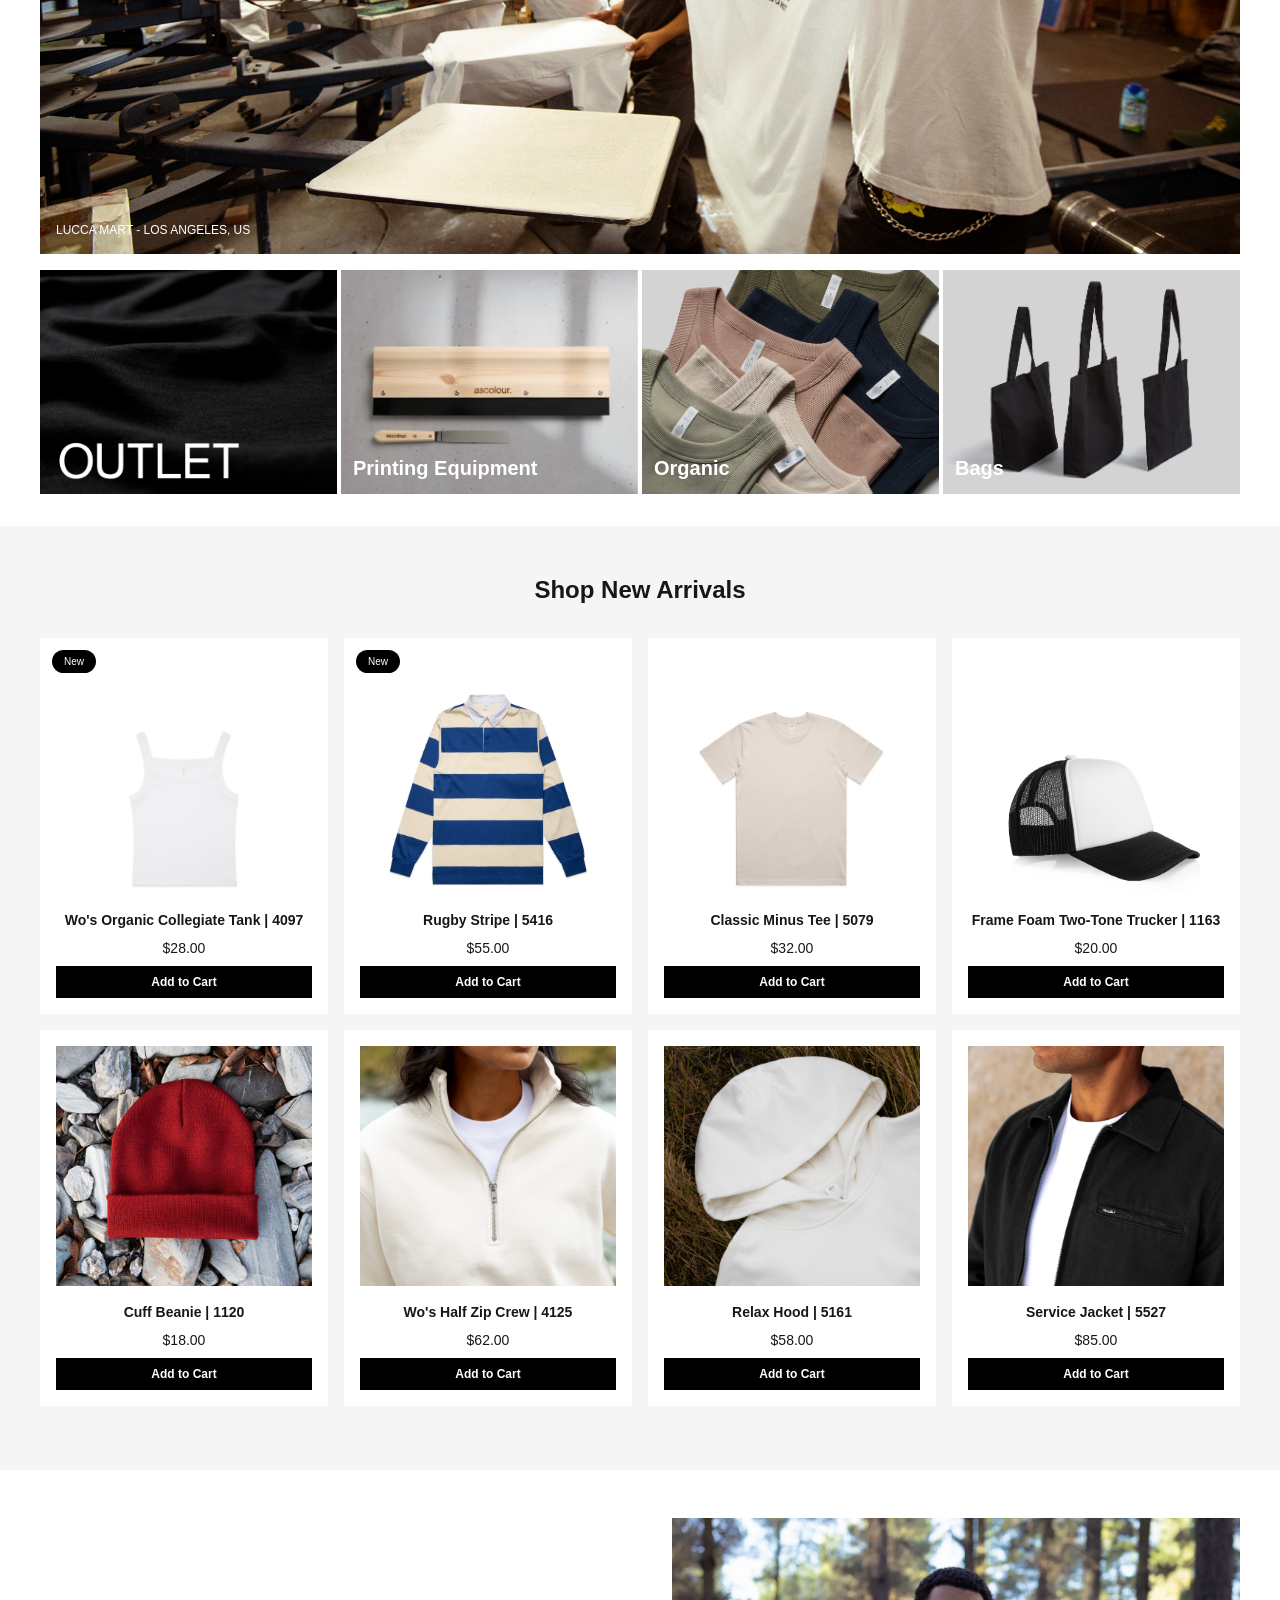
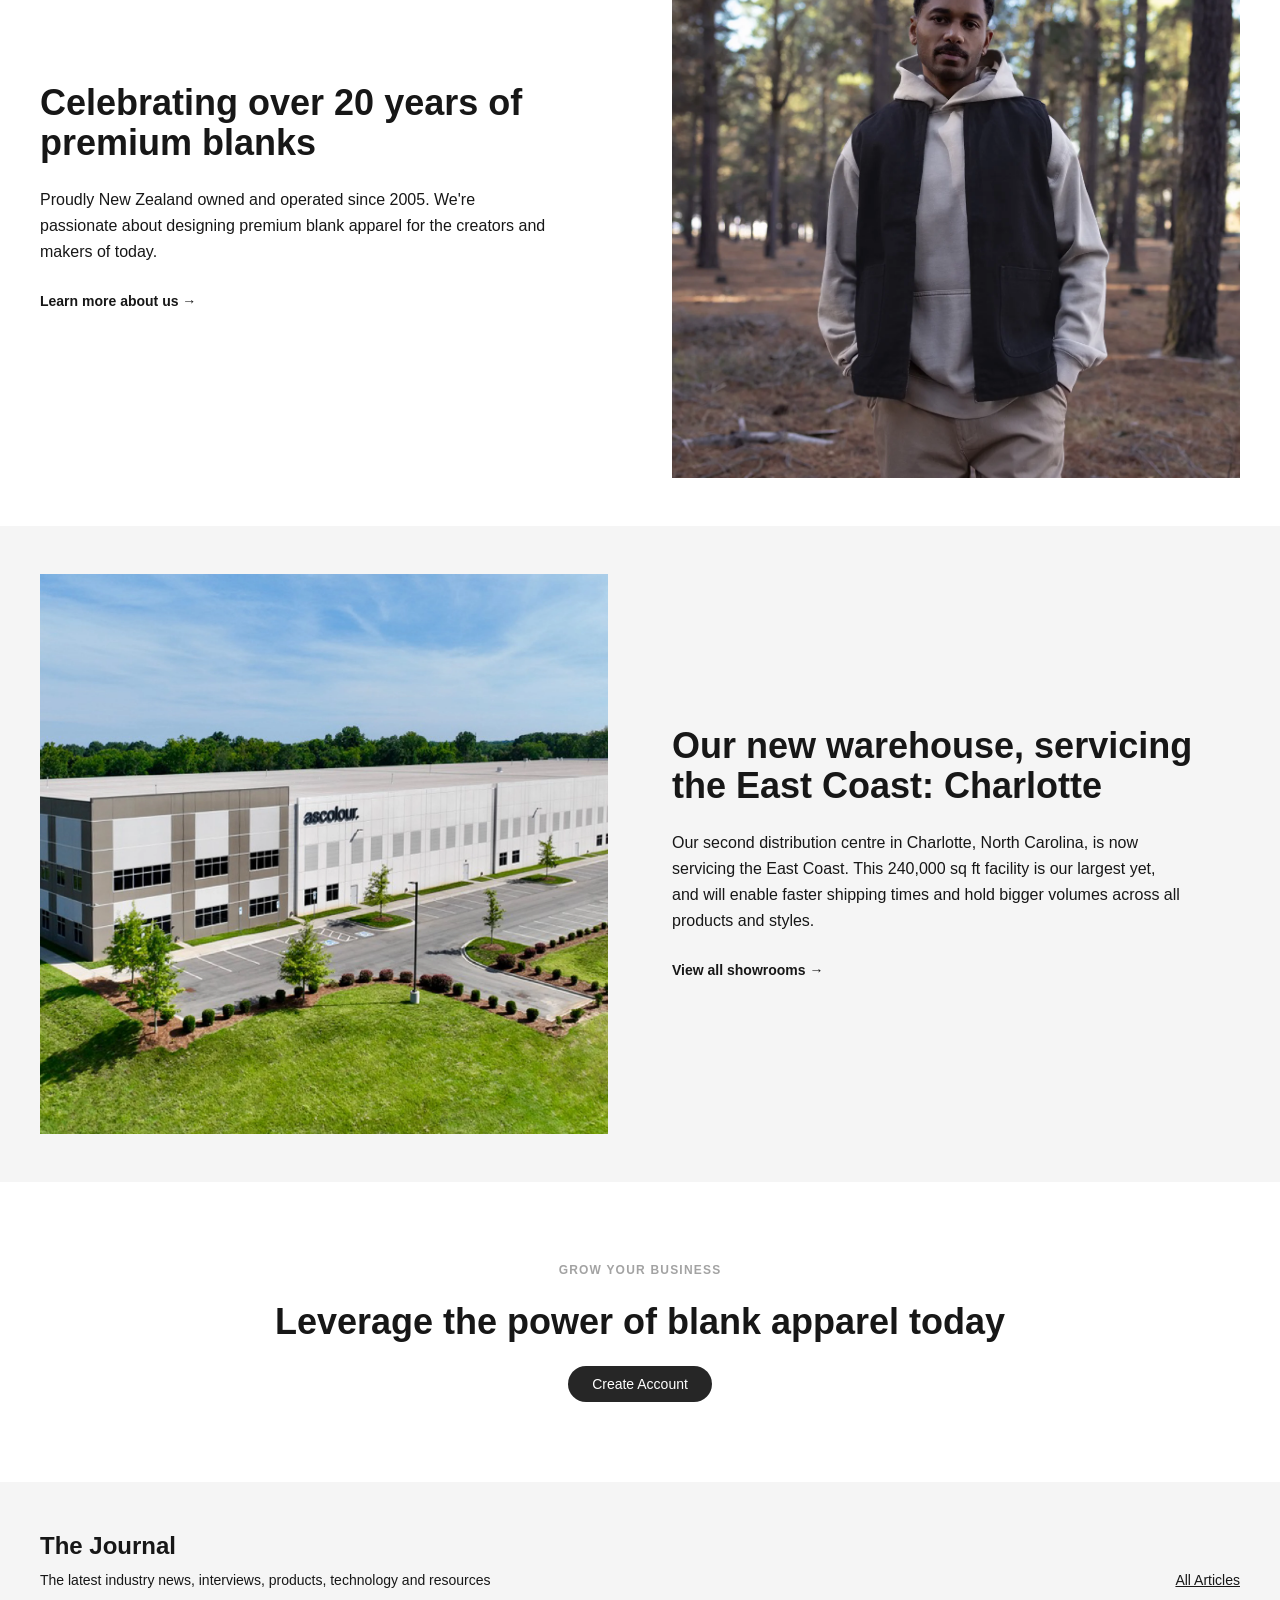
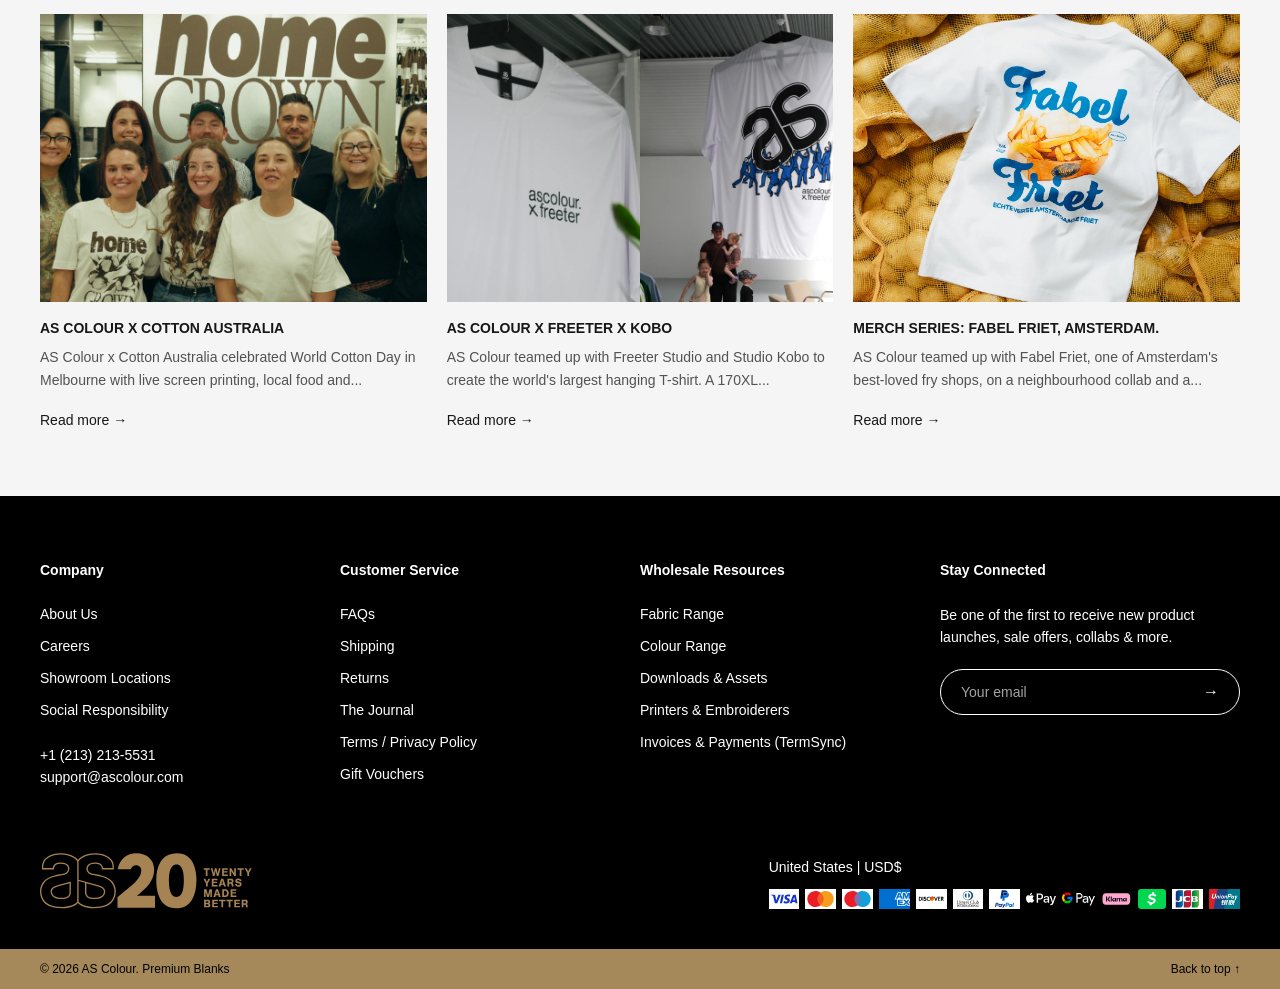
==== commit 6ad00bfd: "task 3 - functional add to cart button" ====
--- a/midterm/index.html
+++ b/midterm/index.html
@@ -105,10 +105,29 @@
             <div class="flex items-center gap-4 py-4 text-sm md:gap-6">
                 <a href="#" class="hidden md:inline">Search</a>
                 <a href="#" class="hidden md:inline">Sign In</a>
-                <a href="#" aria-label="Cart" class="flex items-center gap-1">
-                    <svg class="h-5 w-5" fill="none" stroke="currentColor" stroke-width="1.5" viewBox="0 0 24 24" aria-hidden="true"><path d="M6 7h12l1 13H5L6 7z"/><path d="M9 7a3 3 0 0 1 6 0"/></svg>
-                    <span class="text-xs">0</span>
-                </a>
+                <!-- TASK 3: wrapper is "relative" so the mini cart opens right under the icon -->
+                <div class="relative flex items-center">
+                    <!-- TASK 2: cart icon links to the checkout page (works without JavaScript).
+                         TASK 3: script.js stops the link and opens the mini cart instead. -->
+                    <a href="checkout.html" id="cart-icon" aria-label="Cart" aria-controls="mini-cart" aria-expanded="false" class="flex items-center gap-1">
+                        <svg class="h-5 w-5" fill="none" stroke="currentColor" stroke-width="1.5" viewBox="0 0 24 24" aria-hidden="true"><path d="M6 7h12l1 13H5L6 7z"/><path d="M9 7a3 3 0 0 1 6 0"/></svg>
+                        <!-- TASK 3: badge with the number of items (accent colour hsl(119, 70%, 45%)) -->
+                        <span id="cart-count" class="hidden min-w-[1.25rem] rounded-full bg-[hsl(119,70%,45%)] px-1.5 text-center text-xs font-bold text-white">0</span>
+                    </a>
+
+                    <!-- ===== TASK 3: Mini cart panel (hidden until the cart icon is clicked) ===== -->
+                    <div id="mini-cart" class="absolute right-0 top-full z-50 mt-4 hidden w-72 lg:mt-6 max-w-[calc(100vw-2rem)] bg-white p-4 text-sm text-black shadow-xl">
+                        <h2 class="mb-2 font-bold">Your Cart</h2>
+                        <p id="cart-empty" class="py-2 text-neutral-500">Your cart is empty.</p>
+                        <ul id="cart-items"></ul>
+                        <div class="mt-3 flex justify-between font-bold">
+                            <span>Total</span>
+                            <span id="cart-total">$0.00</span>
+                        </div>
+                        <a href="checkout.html" class="mt-3 block bg-black py-2 text-center text-xs font-bold uppercase text-white hover:bg-neutral-700">Checkout</a>
+                    </div>
+                    <!-- ===== end TASK 3 mini cart ===== -->
+                </div>
                 <a href="#" class="hidden rounded-full bg-white px-4 py-2 text-black md:inline-block">Create Account</a>
                 <label for="menu-toggle" class="cursor-pointer lg:hidden" aria-label="Open menu">
                     <svg class="h-6 w-6" fill="none" stroke="currentColor" stroke-width="1.5" viewBox="0 0 24 24" aria-hidden="true"><path d="M4 7h16M4 12h16M4 17h16"/></svg>
@@ -253,98 +272,100 @@
     </section>
 
     <!-- ===== Product Listing: 8 cards (Tailwind flex-wrap grid) =====
-         Every card links to the same product page. -->
+         Every card links to the same product page.
+         TASK 3: hooks for script.js -> "product-card" (the card), "price" (its price),
+         "add-btn" (its Add to Cart button). The disabled: classes grey out "Limit reached". -->
     <section class="mt-8 bg-soft px-4 py-12 md:px-10">
         <h2 class="mb-8 text-center text-2xl font-bold">Shop New Arrivals</h2>
         <div class="-mx-2 flex flex-wrap">
 
             <div class="mb-4 w-1/2 px-2 md:w-1/3 lg:w-1/4">
-                <div class="relative flex h-full flex-col bg-white p-4 text-center">
+                <div class="product-card relative flex h-full flex-col bg-white p-4 text-center">
                     <span class="absolute left-3 top-3 rounded-full bg-black px-3 py-1 text-[10px] text-white">New</span>
                     <a href="product.html" class="flex flex-1 flex-col">
                         <img src="images/ascolour_030.jpg" alt="Wo's Organic Collegiate Tank" class="mb-4 h-40 w-full object-contain md:h-60">
                         <h3 class="text-xs font-bold md:text-sm">Wo's Organic Collegiate Tank | 4097</h3>
                     </a>
-                    <p class="my-2 text-sm">$28.00</p>
-                    <button type="button" class="w-full bg-black py-2 text-xs font-bold text-white hover:bg-neutral-700">Add to Cart</button>
-                </div>
-            </div>
-
-            <div class="mb-4 w-1/2 px-2 md:w-1/3 lg:w-1/4">
-                <div class="relative flex h-full flex-col bg-white p-4 text-center">
+                    <p class="price my-2 text-sm">$28.00</p>
+                    <button type="button" class="add-btn w-full bg-black py-2 text-xs font-bold text-white hover:bg-neutral-700 disabled:cursor-not-allowed disabled:bg-neutral-400">Add to Cart</button>
+                </div>
+            </div>
+
+            <div class="mb-4 w-1/2 px-2 md:w-1/3 lg:w-1/4">
+                <div class="product-card relative flex h-full flex-col bg-white p-4 text-center">
                     <span class="absolute left-3 top-3 rounded-full bg-black px-3 py-1 text-[10px] text-white">New</span>
                     <a href="product.html" class="flex flex-1 flex-col">
                         <img src="images/ascolour_031.webp" alt="Rugby Stripe" class="mb-4 h-40 w-full object-contain md:h-60">
                         <h3 class="text-xs font-bold md:text-sm">Rugby Stripe | 5416</h3>
                     </a>
-                    <p class="my-2 text-sm">$55.00</p>
-                    <button type="button" class="w-full bg-black py-2 text-xs font-bold text-white hover:bg-neutral-700">Add to Cart</button>
-                </div>
-            </div>
-
-            <div class="mb-4 w-1/2 px-2 md:w-1/3 lg:w-1/4">
-                <div class="relative flex h-full flex-col bg-white p-4 text-center">
+                    <p class="price my-2 text-sm">$55.00</p>
+                    <button type="button" class="add-btn w-full bg-black py-2 text-xs font-bold text-white hover:bg-neutral-700 disabled:cursor-not-allowed disabled:bg-neutral-400">Add to Cart</button>
+                </div>
+            </div>
+
+            <div class="mb-4 w-1/2 px-2 md:w-1/3 lg:w-1/4">
+                <div class="product-card relative flex h-full flex-col bg-white p-4 text-center">
                     <a href="product.html" class="flex flex-1 flex-col">
                         <img src="images/ascolour_032.webp" alt="Classic Minus Tee" class="mb-4 h-40 w-full object-contain md:h-60">
                         <h3 class="text-xs font-bold md:text-sm">Classic Minus Tee | 5079</h3>
                     </a>
-                    <p class="my-2 text-sm">$32.00</p>
-                    <button type="button" class="w-full bg-black py-2 text-xs font-bold text-white hover:bg-neutral-700">Add to Cart</button>
-                </div>
-            </div>
-
-            <div class="mb-4 w-1/2 px-2 md:w-1/3 lg:w-1/4">
-                <div class="relative flex h-full flex-col bg-white p-4 text-center">
+                    <p class="price my-2 text-sm">$32.00</p>
+                    <button type="button" class="add-btn w-full bg-black py-2 text-xs font-bold text-white hover:bg-neutral-700 disabled:cursor-not-allowed disabled:bg-neutral-400">Add to Cart</button>
+                </div>
+            </div>
+
+            <div class="mb-4 w-1/2 px-2 md:w-1/3 lg:w-1/4">
+                <div class="product-card relative flex h-full flex-col bg-white p-4 text-center">
                     <a href="product.html" class="flex flex-1 flex-col">
                         <img src="images/ascolour_033.webp" alt="Frame Foam Two-Tone Trucker" class="mb-4 h-40 w-full object-contain md:h-60">
                         <h3 class="text-xs font-bold md:text-sm">Frame Foam Two-Tone Trucker | 1163</h3>
                     </a>
-                    <p class="my-2 text-sm">$20.00</p>
-                    <button type="button" class="w-full bg-black py-2 text-xs font-bold text-white hover:bg-neutral-700">Add to Cart</button>
-                </div>
-            </div>
-
-            <div class="mb-4 w-1/2 px-2 md:w-1/3 lg:w-1/4">
-                <div class="relative flex h-full flex-col bg-white p-4 text-center">
+                    <p class="price my-2 text-sm">$20.00</p>
+                    <button type="button" class="add-btn w-full bg-black py-2 text-xs font-bold text-white hover:bg-neutral-700 disabled:cursor-not-allowed disabled:bg-neutral-400">Add to Cart</button>
+                </div>
+            </div>
+
+            <div class="mb-4 w-1/2 px-2 md:w-1/3 lg:w-1/4">
+                <div class="product-card relative flex h-full flex-col bg-white p-4 text-center">
                     <a href="product.html" class="flex flex-1 flex-col">
                         <img src="images/ascolour_012.jpg" alt="Cuff Beanie" class="mb-4 h-40 w-full object-cover md:h-60">
                         <h3 class="text-xs font-bold md:text-sm">Cuff Beanie | 1120</h3>
                     </a>
-                    <p class="my-2 text-sm">$18.00</p>
-                    <button type="button" class="w-full bg-black py-2 text-xs font-bold text-white hover:bg-neutral-700">Add to Cart</button>
-                </div>
-            </div>
-
-            <div class="mb-4 w-1/2 px-2 md:w-1/3 lg:w-1/4">
-                <div class="relative flex h-full flex-col bg-white p-4 text-center">
+                    <p class="price my-2 text-sm">$18.00</p>
+                    <button type="button" class="add-btn w-full bg-black py-2 text-xs font-bold text-white hover:bg-neutral-700 disabled:cursor-not-allowed disabled:bg-neutral-400">Add to Cart</button>
+                </div>
+            </div>
+
+            <div class="mb-4 w-1/2 px-2 md:w-1/3 lg:w-1/4">
+                <div class="product-card relative flex h-full flex-col bg-white p-4 text-center">
                     <a href="product.html" class="flex flex-1 flex-col">
                         <img src="images/ascolour_006.jpg" alt="Wo's Half Zip Crew" class="mb-4 h-40 w-full object-cover md:h-60">
                         <h3 class="text-xs font-bold md:text-sm">Wo's Half Zip Crew | 4125</h3>
                     </a>
-                    <p class="my-2 text-sm">$62.00</p>
-                    <button type="button" class="w-full bg-black py-2 text-xs font-bold text-white hover:bg-neutral-700">Add to Cart</button>
-                </div>
-            </div>
-
-            <div class="mb-4 w-1/2 px-2 md:w-1/3 lg:w-1/4">
-                <div class="relative flex h-full flex-col bg-white p-4 text-center">
+                    <p class="price my-2 text-sm">$62.00</p>
+                    <button type="button" class="add-btn w-full bg-black py-2 text-xs font-bold text-white hover:bg-neutral-700 disabled:cursor-not-allowed disabled:bg-neutral-400">Add to Cart</button>
+                </div>
+            </div>
+
+            <div class="mb-4 w-1/2 px-2 md:w-1/3 lg:w-1/4">
+                <div class="product-card relative flex h-full flex-col bg-white p-4 text-center">
                     <a href="product.html" class="flex flex-1 flex-col">
                         <img src="images/ascolour_004.jpg" alt="Relax Hood" class="mb-4 h-40 w-full object-cover md:h-60">
                         <h3 class="text-xs font-bold md:text-sm">Relax Hood | 5161</h3>
                     </a>
-                    <p class="my-2 text-sm">$58.00</p>
-                    <button type="button" class="w-full bg-black py-2 text-xs font-bold text-white hover:bg-neutral-700">Add to Cart</button>
-                </div>
-            </div>
-
-            <div class="mb-4 w-1/2 px-2 md:w-1/3 lg:w-1/4">
-                <div class="relative flex h-full flex-col bg-white p-4 text-center">
+                    <p class="price my-2 text-sm">$58.00</p>
+                    <button type="button" class="add-btn w-full bg-black py-2 text-xs font-bold text-white hover:bg-neutral-700 disabled:cursor-not-allowed disabled:bg-neutral-400">Add to Cart</button>
+                </div>
+            </div>
+
+            <div class="mb-4 w-1/2 px-2 md:w-1/3 lg:w-1/4">
+                <div class="product-card relative flex h-full flex-col bg-white p-4 text-center">
                     <a href="product.html" class="flex flex-1 flex-col">
                         <img src="images/ascolour_003.jpg" alt="Service Jacket" class="mb-4 h-40 w-full object-cover md:h-60">
                         <h3 class="text-xs font-bold md:text-sm">Service Jacket | 5527</h3>
                     </a>
-                    <p class="my-2 text-sm">$85.00</p>
-                    <button type="button" class="w-full bg-black py-2 text-xs font-bold text-white hover:bg-neutral-700">Add to Cart</button>
+                    <p class="price my-2 text-sm">$85.00</p>
+                    <button type="button" class="add-btn w-full bg-black py-2 text-xs font-bold text-white hover:bg-neutral-700 disabled:cursor-not-allowed disabled:bg-neutral-400">Add to Cart</button>
                 </div>
             </div>
 
@@ -483,5 +504,7 @@
         <a href="#">Back to top &uarr;</a>
     </div>
 
+    <!-- TASK 3: cart script (plain JavaScript) -->
+    <script src="script.js"></script>
 </body>
 </html>
--- a/midterm/css/output.css
+++ b/midterm/css/output.css
@@ -1 +1 @@
-*,:after,:before{--tw-border-spacing-x:0;--tw-border-spacing-y:0;--tw-translate-x:0;--tw-translate-y:0;--tw-rotate:0;--tw-skew-x:0;--tw-skew-y:0;--tw-scale-x:1;--tw-scale-y:1;--tw-pan-x: ;--tw-pan-y: ;--tw-pinch-zoom: ;--tw-scroll-snap-strictness:proximity;--tw-gradient-from-position: ;--tw-gradient-via-position: ;--tw-gradient-to-position: ;--tw-ordinal: ;--tw-slashed-zero: ;--tw-numeric-figure: ;--tw-numeric-spacing: ;--tw-numeric-fraction: ;--tw-ring-inset: ;--tw-ring-offset-width:0px;--tw-ring-offset-color:#fff;--tw-ring-color:rgba(59,130,246,.5);--tw-ring-offset-shadow:0 0 #0000;--tw-ring-shadow:0 0 #0000;--tw-shadow:0 0 #0000;--tw-shadow-colored:0 0 #0000;--tw-blur: ;--tw-brightness: ;--tw-contrast: ;--tw-grayscale: ;--tw-hue-rotate: ;--tw-invert: ;--tw-saturate: ;--tw-sepia: ;--tw-drop-shadow: ;--tw-backdrop-blur: ;--tw-backdrop-brightness: ;--tw-backdrop-contrast: ;--tw-backdrop-grayscale: ;--tw-backdrop-hue-rotate: ;--tw-backdrop-invert: ;--tw-backdrop-opacity: ;--tw-backdrop-saturate: ;--tw-backdrop-sepia: ;--tw-contain-size: ;--tw-contain-layout: ;--tw-contain-paint: ;--tw-contain-style: }::backdrop{--tw-border-spacing-x:0;--tw-border-spacing-y:0;--tw-translate-x:0;--tw-translate-y:0;--tw-rotate:0;--tw-skew-x:0;--tw-skew-y:0;--tw-scale-x:1;--tw-scale-y:1;--tw-pan-x: ;--tw-pan-y: ;--tw-pinch-zoom: ;--tw-scroll-snap-strictness:proximity;--tw-gradient-from-position: ;--tw-gradient-via-position: ;--tw-gradient-to-position: ;--tw-ordinal: ;--tw-slashed-zero: ;--tw-numeric-figure: ;--tw-numeric-spacing: ;--tw-numeric-fraction: ;--tw-ring-inset: ;--tw-ring-offset-width:0px;--tw-ring-offset-color:#fff;--tw-ring-color:rgba(59,130,246,.5);--tw-ring-offset-shadow:0 0 #0000;--tw-ring-shadow:0 0 #0000;--tw-shadow:0 0 #0000;--tw-shadow-colored:0 0 #0000;--tw-blur: ;--tw-brightness: ;--tw-contrast: ;--tw-grayscale: ;--tw-hue-rotate: ;--tw-invert: ;--tw-saturate: ;--tw-sepia: ;--tw-drop-shadow: ;--tw-backdrop-blur: ;--tw-backdrop-brightness: ;--tw-backdrop-contrast: ;--tw-backdrop-grayscale: ;--tw-backdrop-hue-rotate: ;--tw-backdrop-invert: ;--tw-backdrop-opacity: ;--tw-backdrop-saturate: ;--tw-backdrop-sepia: ;--tw-contain-size: ;--tw-contain-layout: ;--tw-contain-paint: ;--tw-contain-style: }/*! tailwindcss v3.4.19 | MIT License | https://tailwindcss.com*/*,:after,:before{box-sizing:border-box;border:0 solid #e5e7eb}:after,:before{--tw-content:""}:host,html{line-height:1.5;-webkit-text-size-adjust:100%;-moz-tab-size:4;-o-tab-size:4;tab-size:4;font-family:Helvetica Neue,Helvetica,Arial,sans-serif;font-feature-settings:normal;font-variation-settings:normal;-webkit-tap-highlight-color:transparent}body{margin:0;line-height:inherit}hr{height:0;color:inherit;border-top-width:1px}abbr:where([title]){-webkit-text-decoration:underline dotted;text-decoration:underline dotted}h1,h2,h3,h4,h5,h6{font-size:inherit;font-weight:inherit}a{color:inherit;text-decoration:inherit}b,strong{font-weight:bolder}code,kbd,pre,samp{font-family:ui-monospace,SFMono-Regular,Menlo,Monaco,Consolas,Liberation Mono,Courier New,monospace;font-feature-settings:normal;font-variation-settings:normal;font-size:1em}small{font-size:80%}sub,sup{font-size:75%;line-height:0;position:relative;vertical-align:baseline}sub{bottom:-.25em}sup{top:-.5em}table{text-indent:0;border-color:inherit;border-collapse:collapse}button,input,optgroup,select,textarea{font-family:inherit;font-feature-settings:inherit;font-variation-settings:inherit;font-size:100%;font-weight:inherit;line-height:inherit;letter-spacing:inherit;color:inherit;margin:0;padding:0}button,select{text-transform:none}button,input:where([type=button]),input:where([type=reset]),input:where([type=submit]){-webkit-appearance:button;background-color:transparent;background-image:none}:-moz-focusring{outline:auto}:-moz-ui-invalid{box-shadow:none}progress{vertical-align:baseline}::-webkit-inner-spin-button,::-webkit-outer-spin-button{height:auto}[type=search]{-webkit-appearance:textfield;outline-offset:-2px}::-webkit-search-decoration{-webkit-appearance:none}::-webkit-file-upload-button{-webkit-appearance:button;font:inherit}summary{display:list-item}blockquote,dd,dl,figure,h1,h2,h3,h4,h5,h6,hr,p,pre{margin:0}fieldset{margin:0}fieldset,legend{padding:0}menu,ol,ul{list-style:none;margin:0;padding:0}dialog{padding:0}textarea{resize:vertical}input::-moz-placeholder,textarea::-moz-placeholder{opacity:1;color:#9ca3af}input::placeholder,textarea::placeholder{opacity:1;color:#9ca3af}[role=button],button{cursor:pointer}:disabled{cursor:default}audio,canvas,embed,iframe,img,object,svg,video{display:block;vertical-align:middle}img,video{max-width:100%;height:auto}[hidden]:where(:not([hidden=until-found])){display:none}.sr-only{position:absolute;width:1px;height:1px;padding:0;margin:-1px;overflow:hidden;clip:rect(0,0,0,0);white-space:nowrap;border-width:0}.absolute{position:absolute}.relative{position:relative}.sticky{position:sticky}.inset-0{inset:0}.bottom-3{bottom:.75rem}.bottom-4{bottom:1rem}.bottom-6{bottom:1.5rem}.left-0{left:0}.left-3{left:.75rem}.left-4{left:1rem}.left-6{left:1.5rem}.right-0{right:0}.top-0{top:0}.top-3{top:.75rem}.top-4{top:1rem}.top-full{top:100%}.z-50{z-index:50}.-mx-2{margin-left:-.5rem;margin-right:-.5rem}.mx-4{margin-left:1rem;margin-right:1rem}.my-2{margin-top:.5rem;margin-bottom:.5rem}.my-6{margin-top:1.5rem;margin-bottom:1.5rem}.mb-1{margin-bottom:.25rem}.mb-16{margin-bottom:4rem}.mb-2{margin-bottom:.5rem}.mb-3{margin-bottom:.75rem}.mb-4{margin-bottom:1rem}.mb-5{margin-bottom:1.25rem}.mb-6{margin-bottom:1.5rem}.mb-8{margin-bottom:2rem}.mt-16{margin-top:4rem}.mt-4{margin-top:1rem}.mt-5{margin-top:1.25rem}.mt-6{margin-top:1.5rem}.mt-8{margin-top:2rem}.block{display:block}.inline-block{display:inline-block}.flex{display:flex}.grid{display:grid}.hidden{display:none}.h-12{height:3rem}.h-36{height:9rem}.h-40{height:10rem}.h-44{height:11rem}.h-5{height:1.25rem}.h-56{height:14rem}.h-6{height:1.5rem}.h-64{height:16rem}.h-72{height:18rem}.h-8{height:2rem}.h-80{height:20rem}.h-\[360px\]{height:360px}.h-full{height:100%}.max-h-\[calc\(100vh-56px\)\]{max-height:calc(100vh - 56px)}.w-1\/2{width:50%}.w-20{width:5rem}.w-28{width:7rem}.w-5{width:1.25rem}.w-6{width:1.5rem}.w-8{width:2rem}.w-\[calc\(50\%-2px\)\]{width:calc(50% - 2px)}.w-\[calc\(50\%-4px\)\]{width:calc(50% - 4px)}.w-auto{width:auto}.w-full{width:100%}.min-w-0{min-width:0}.min-w-\[48px\]{min-width:48px}.max-w-\[220px\]{max-width:220px}.max-w-lg{max-width:32rem}.max-w-xl{max-width:36rem}.flex-1{flex:1 1 0%}.shrink-0{flex-shrink:0}.cursor-pointer{cursor:pointer}.list-none{list-style-type:none}.grid-cols-5{grid-template-columns:repeat(5,minmax(0,1fr))}.flex-col{flex-direction:column}.flex-col-reverse{flex-direction:column-reverse}.flex-wrap{flex-wrap:wrap}.items-center{align-items:center}.items-stretch{align-items:stretch}.justify-center{justify-content:center}.justify-between{justify-content:space-between}.gap-1{gap:.25rem}.gap-1\.5{gap:.375rem}.gap-2{gap:.5rem}.gap-3{gap:.75rem}.gap-4{gap:1rem}.gap-5{gap:1.25rem}.gap-6{gap:1.5rem}.gap-8{gap:2rem}.gap-y-10{row-gap:2.5rem}.space-y-3>:not([hidden])~:not([hidden]){--tw-space-y-reverse:0;margin-top:calc(.75rem*(1 - var(--tw-space-y-reverse)));margin-bottom:calc(.75rem*var(--tw-space-y-reverse))}.self-start{align-self:flex-start}.overflow-hidden{overflow:hidden}.overflow-y-auto{overflow-y:auto}.rounded-full{border-radius:9999px}.border{border-width:1px}.border-y{border-top-width:1px}.border-b,.border-y{border-bottom-width:1px}.border-t{border-top-width:1px}.border-black{--tw-border-opacity:1;border-color:rgb(0 0 0/var(--tw-border-opacity,1))}.border-neutral-200{--tw-border-opacity:1;border-color:rgb(229 229 229/var(--tw-border-opacity,1))}.border-neutral-300{--tw-border-opacity:1;border-color:rgb(212 212 212/var(--tw-border-opacity,1))}.border-neutral-400{--tw-border-opacity:1;border-color:rgb(163 163 163/var(--tw-border-opacity,1))}.border-neutral-800{--tw-border-opacity:1;border-color:rgb(38 38 38/var(--tw-border-opacity,1))}.border-white{--tw-border-opacity:1;border-color:rgb(255 255 255/var(--tw-border-opacity,1))}.bg-black{--tw-bg-opacity:1;background-color:rgb(0 0 0/var(--tw-bg-opacity,1))}.bg-bronze{--tw-bg-opacity:1;background-color:rgb(166 137 90/var(--tw-bg-opacity,1))}.bg-neutral-100{--tw-bg-opacity:1;background-color:rgb(245 245 245/var(--tw-bg-opacity,1))}.bg-neutral-800{--tw-bg-opacity:1;background-color:rgb(38 38 38/var(--tw-bg-opacity,1))}.bg-soft{--tw-bg-opacity:1;background-color:rgb(245 245 245/var(--tw-bg-opacity,1))}.bg-transparent{background-color:transparent}.bg-white{--tw-bg-opacity:1;background-color:rgb(255 255 255/var(--tw-bg-opacity,1))}.object-contain{-o-object-fit:contain;object-fit:contain}.object-cover{-o-object-fit:cover;object-fit:cover}.p-4{padding:1rem}.px-2{padding-left:.5rem;padding-right:.5rem}.px-3{padding-left:.75rem;padding-right:.75rem}.px-4{padding-left:1rem;padding-right:1rem}.px-5{padding-left:1.25rem;padding-right:1.25rem}.px-6{padding-left:1.5rem;padding-right:1.5rem}.py-1{padding-top:.25rem;padding-bottom:.25rem}.py-12{padding-top:3rem;padding-bottom:3rem}.py-16{padding-top:4rem;padding-bottom:4rem}.py-2{padding-top:.5rem;padding-bottom:.5rem}.py-3{padding-top:.75rem;padding-bottom:.75rem}.py-4{padding-top:1rem;padding-bottom:1rem}.py-8{padding-top:2rem;padding-bottom:2rem}.pb-10{padding-bottom:2.5rem}.pb-16{padding-bottom:4rem}.pb-4{padding-bottom:1rem}.pb-5{padding-bottom:1.25rem}.pl-4{padding-left:1rem}.pr-4{padding-right:1rem}.pt-12{padding-top:3rem}.pt-16{padding-top:4rem}.text-center{text-align:center}.font-sans{font-family:Helvetica Neue,Helvetica,Arial,sans-serif}.text-2xl{font-size:1.5rem;line-height:2rem}.text-3xl{font-size:1.875rem;line-height:2.25rem}.text-\[10px\]{font-size:10px}.text-\[11px\]{font-size:11px}.text-base{font-size:1rem;line-height:1.5rem}.text-lg{font-size:1.125rem;line-height:1.75rem}.text-sm{font-size:.875rem;line-height:1.25rem}.text-xl{font-size:1.25rem;line-height:1.75rem}.text-xs{font-size:.75rem;line-height:1rem}.font-bold{font-weight:700}.uppercase{text-transform:uppercase}.leading-relaxed{line-height:1.625}.tracking-widest{letter-spacing:.1em}.text-black{--tw-text-opacity:1;color:rgb(0 0 0/var(--tw-text-opacity,1))}.text-gold{--tw-text-opacity:1;color:rgb(201 164 108/var(--tw-text-opacity,1))}.text-neutral-400{--tw-text-opacity:1;color:rgb(163 163 163/var(--tw-text-opacity,1))}.text-neutral-500{--tw-text-opacity:1;color:rgb(115 115 115/var(--tw-text-opacity,1))}.text-neutral-600{--tw-text-opacity:1;color:rgb(82 82 82/var(--tw-text-opacity,1))}.text-neutral-700{--tw-text-opacity:1;color:rgb(64 64 64/var(--tw-text-opacity,1))}.text-neutral-900{--tw-text-opacity:1;color:rgb(23 23 23/var(--tw-text-opacity,1))}.text-white{--tw-text-opacity:1;color:rgb(255 255 255/var(--tw-text-opacity,1))}.underline{text-decoration-line:underline}.shadow-xl{--tw-shadow:0 20px 25px -5px rgba(0,0,0,.1),0 8px 10px -6px rgba(0,0,0,.1);--tw-shadow-colored:0 20px 25px -5px var(--tw-shadow-color),0 8px 10px -6px var(--tw-shadow-color);box-shadow:var(--tw-ring-offset-shadow,0 0 #0000),var(--tw-ring-shadow,0 0 #0000),var(--tw-shadow)}.outline-none{outline:2px solid transparent;outline-offset:2px}.placeholder\:text-neutral-400::-moz-placeholder{--tw-text-opacity:1;color:rgb(163 163 163/var(--tw-text-opacity,1))}.placeholder\:text-neutral-400::placeholder{--tw-text-opacity:1;color:rgb(163 163 163/var(--tw-text-opacity,1))}.after\:content-\[\'\+\'\]:after{--tw-content:"+";content:var(--tw-content)}.hover\:border-black:hover{--tw-border-opacity:1;border-color:rgb(0 0 0/var(--tw-border-opacity,1))}.hover\:bg-neutral-700:hover{--tw-bg-opacity:1;background-color:rgb(64 64 64/var(--tw-bg-opacity,1))}.focus\:text-gold:focus,.hover\:text-gold:hover{--tw-text-opacity:1;color:rgb(201 164 108/var(--tw-text-opacity,1))}.group[open] .group-open\:after\:content-\[\'\2212\'\]:after{--tw-content:"−";content:var(--tw-content)}.group:focus-within .group-focus-within\:block{display:block}.group:hover .group-hover\:block{display:block}.peer:checked~.peer-checked\:flex{display:flex}.peer:checked~.peer-checked\:border-black{--tw-border-opacity:1;border-color:rgb(0 0 0/var(--tw-border-opacity,1))}.peer:checked~.peer-checked\:bg-black{--tw-bg-opacity:1;background-color:rgb(0 0 0/var(--tw-bg-opacity,1))}.peer:checked~.peer-checked\:text-white{--tw-text-opacity:1;color:rgb(255 255 255/var(--tw-text-opacity,1))}.peer:checked~.peer-checked\:ring-2{--tw-ring-offset-shadow:var(--tw-ring-inset) 0 0 0 var(--tw-ring-offset-width) var(--tw-ring-offset-color);--tw-ring-shadow:var(--tw-ring-inset) 0 0 0 calc(2px + var(--tw-ring-offset-width)) var(--tw-ring-color);box-shadow:var(--tw-ring-offset-shadow),var(--tw-ring-shadow),var(--tw-shadow,0 0 #0000)}.peer:checked~.peer-checked\:ring-black{--tw-ring-opacity:1;--tw-ring-color:rgb(0 0 0/var(--tw-ring-opacity,1))}.peer:checked~.peer-checked\:ring-offset-2{--tw-ring-offset-width:2px}@media (min-width:617px){.bp\:flex{display:flex}.bp\:hidden{display:none}}@media (min-width:768px){.md\:left-6{left:1.5rem}.md\:top-6{top:1.5rem}.md\:mx-10{margin-left:2.5rem;margin-right:2.5rem}.md\:inline-block{display:inline-block}.md\:inline{display:inline}.md\:h-14{height:3.5rem}.md\:h-56{height:14rem}.md\:h-6{height:1.5rem}.md\:h-60{height:15rem}.md\:h-80{height:20rem}.md\:h-\[460px\]{height:460px}.md\:h-\[520px\]{height:520px}.md\:h-\[540px\]{height:540px}.md\:h-\[560px\]{height:560px}.md\:h-\[600px\]{height:600px}.md\:w-1\/2{width:50%}.md\:w-1\/3{width:33.333333%}.md\:flex-row{flex-direction:row}.md\:items-end{align-items:flex-end}.md\:justify-between{justify-content:space-between}.md\:gap-5{gap:1.25rem}.md\:gap-6{gap:1.5rem}.md\:gap-8{gap:2rem}.md\:px-10{padding-left:2.5rem;padding-right:2.5rem}.md\:px-12{padding-left:3rem;padding-right:3rem}.md\:px-5{padding-left:1.25rem;padding-right:1.25rem}.md\:px-8{padding-left:2rem;padding-right:2rem}.md\:py-20{padding-top:5rem;padding-bottom:5rem}.md\:text-2xl{font-size:1.5rem;line-height:2rem}.md\:text-3xl{font-size:1.875rem;line-height:2.25rem}.md\:text-4xl{font-size:2.25rem;line-height:2.5rem}.md\:text-sm{font-size:.875rem;line-height:1.25rem}.md\:text-xl{font-size:1.25rem;line-height:1.75rem}}@media (min-width:1024px){.lg\:sticky{position:sticky}.lg\:top-20{top:5rem}.lg\:flex{display:flex}.lg\:\!hidden{display:none!important}.lg\:hidden{display:none}.lg\:h-72{height:18rem}.lg\:h-\[430px\]{height:430px}.lg\:h-\[620px\]{height:620px}.lg\:h-\[760px\]{height:760px}.lg\:w-1\/2{width:50%}.lg\:w-1\/4{width:25%}.lg\:w-\[calc\(25\%-3px\)\]{width:calc(25% - 3px)}.lg\:w-\[calc\(25\%-6px\)\]{width:calc(25% - 6px)}.lg\:flex-row{flex-direction:row}.lg\:items-start{align-items:flex-start}.lg\:gap-16{gap:4rem}.lg\:py-10{padding-top:2.5rem;padding-bottom:2.5rem}.lg\:pl-4{padding-left:1rem}.lg\:pr-10{padding-right:2.5rem}}+*,:after,:before{--tw-border-spacing-x:0;--tw-border-spacing-y:0;--tw-translate-x:0;--tw-translate-y:0;--tw-rotate:0;--tw-skew-x:0;--tw-skew-y:0;--tw-scale-x:1;--tw-scale-y:1;--tw-pan-x: ;--tw-pan-y: ;--tw-pinch-zoom: ;--tw-scroll-snap-strictness:proximity;--tw-gradient-from-position: ;--tw-gradient-via-position: ;--tw-gradient-to-position: ;--tw-ordinal: ;--tw-slashed-zero: ;--tw-numeric-figure: ;--tw-numeric-spacing: ;--tw-numeric-fraction: ;--tw-ring-inset: ;--tw-ring-offset-width:0px;--tw-ring-offset-color:#fff;--tw-ring-color:rgba(59,130,246,.5);--tw-ring-offset-shadow:0 0 #0000;--tw-ring-shadow:0 0 #0000;--tw-shadow:0 0 #0000;--tw-shadow-colored:0 0 #0000;--tw-blur: ;--tw-brightness: ;--tw-contrast: ;--tw-grayscale: ;--tw-hue-rotate: ;--tw-invert: ;--tw-saturate: ;--tw-sepia: ;--tw-drop-shadow: ;--tw-backdrop-blur: ;--tw-backdrop-brightness: ;--tw-backdrop-contrast: ;--tw-backdrop-grayscale: ;--tw-backdrop-hue-rotate: ;--tw-backdrop-invert: ;--tw-backdrop-opacity: ;--tw-backdrop-saturate: ;--tw-backdrop-sepia: ;--tw-contain-size: ;--tw-contain-layout: ;--tw-contain-paint: ;--tw-contain-style: }::backdrop{--tw-border-spacing-x:0;--tw-border-spacing-y:0;--tw-translate-x:0;--tw-translate-y:0;--tw-rotate:0;--tw-skew-x:0;--tw-skew-y:0;--tw-scale-x:1;--tw-scale-y:1;--tw-pan-x: ;--tw-pan-y: ;--tw-pinch-zoom: ;--tw-scroll-snap-strictness:proximity;--tw-gradient-from-position: ;--tw-gradient-via-position: ;--tw-gradient-to-position: ;--tw-ordinal: ;--tw-slashed-zero: ;--tw-numeric-figure: ;--tw-numeric-spacing: ;--tw-numeric-fraction: ;--tw-ring-inset: ;--tw-ring-offset-width:0px;--tw-ring-offset-color:#fff;--tw-ring-color:rgba(59,130,246,.5);--tw-ring-offset-shadow:0 0 #0000;--tw-ring-shadow:0 0 #0000;--tw-shadow:0 0 #0000;--tw-shadow-colored:0 0 #0000;--tw-blur: ;--tw-brightness: ;--tw-contrast: ;--tw-grayscale: ;--tw-hue-rotate: ;--tw-invert: ;--tw-saturate: ;--tw-sepia: ;--tw-drop-shadow: ;--tw-backdrop-blur: ;--tw-backdrop-brightness: ;--tw-backdrop-contrast: ;--tw-backdrop-grayscale: ;--tw-backdrop-hue-rotate: ;--tw-backdrop-invert: ;--tw-backdrop-opacity: ;--tw-backdrop-saturate: ;--tw-backdrop-sepia: ;--tw-contain-size: ;--tw-contain-layout: ;--tw-contain-paint: ;--tw-contain-style: }/*! tailwindcss v3.4.19 | MIT License | https://tailwindcss.com*/*,:after,:before{box-sizing:border-box;border:0 solid #e5e7eb}:after,:before{--tw-content:""}:host,html{line-height:1.5;-webkit-text-size-adjust:100%;-moz-tab-size:4;-o-tab-size:4;tab-size:4;font-family:Helvetica Neue,Helvetica,Arial,sans-serif;font-feature-settings:normal;font-variation-settings:normal;-webkit-tap-highlight-color:transparent}body{margin:0;line-height:inherit}hr{height:0;color:inherit;border-top-width:1px}abbr:where([title]){-webkit-text-decoration:underline dotted;text-decoration:underline dotted}h1,h2,h3,h4,h5,h6{font-size:inherit;font-weight:inherit}a{color:inherit;text-decoration:inherit}b,strong{font-weight:bolder}code,kbd,pre,samp{font-family:ui-monospace,SFMono-Regular,Menlo,Monaco,Consolas,Liberation Mono,Courier New,monospace;font-feature-settings:normal;font-variation-settings:normal;font-size:1em}small{font-size:80%}sub,sup{font-size:75%;line-height:0;position:relative;vertical-align:baseline}sub{bottom:-.25em}sup{top:-.5em}table{text-indent:0;border-color:inherit;border-collapse:collapse}button,input,optgroup,select,textarea{font-family:inherit;font-feature-settings:inherit;font-variation-settings:inherit;font-size:100%;font-weight:inherit;line-height:inherit;letter-spacing:inherit;color:inherit;margin:0;padding:0}button,select{text-transform:none}button,input:where([type=button]),input:where([type=reset]),input:where([type=submit]){-webkit-appearance:button;background-color:transparent;background-image:none}:-moz-focusring{outline:auto}:-moz-ui-invalid{box-shadow:none}progress{vertical-align:baseline}::-webkit-inner-spin-button,::-webkit-outer-spin-button{height:auto}[type=search]{-webkit-appearance:textfield;outline-offset:-2px}::-webkit-search-decoration{-webkit-appearance:none}::-webkit-file-upload-button{-webkit-appearance:button;font:inherit}summary{display:list-item}blockquote,dd,dl,figure,h1,h2,h3,h4,h5,h6,hr,p,pre{margin:0}fieldset{margin:0}fieldset,legend{padding:0}menu,ol,ul{list-style:none;margin:0;padding:0}dialog{padding:0}textarea{resize:vertical}input::-moz-placeholder,textarea::-moz-placeholder{opacity:1;color:#9ca3af}input::placeholder,textarea::placeholder{opacity:1;color:#9ca3af}[role=button],button{cursor:pointer}:disabled{cursor:default}audio,canvas,embed,iframe,img,object,svg,video{display:block;vertical-align:middle}img,video{max-width:100%;height:auto}[hidden]:where(:not([hidden=until-found])){display:none}.sr-only{position:absolute;width:1px;height:1px;padding:0;margin:-1px;overflow:hidden;clip:rect(0,0,0,0);white-space:nowrap;border-width:0}.fixed{position:fixed}.absolute{position:absolute}.relative{position:relative}.sticky{position:sticky}.inset-0{inset:0}.bottom-3{bottom:.75rem}.bottom-4{bottom:1rem}.bottom-6{bottom:1.5rem}.left-0{left:0}.left-3{left:.75rem}.left-4{left:1rem}.left-6{left:1.5rem}.right-0{right:0}.top-0{top:0}.top-3{top:.75rem}.top-4{top:1rem}.top-full{top:100%}.z-50{z-index:50}.-mx-2{margin-left:-.5rem;margin-right:-.5rem}.mx-4{margin-left:1rem;margin-right:1rem}.mx-auto{margin-left:auto;margin-right:auto}.my-2{margin-top:.5rem;margin-bottom:.5rem}.my-6{margin-top:1.5rem;margin-bottom:1.5rem}.mb-1{margin-bottom:.25rem}.mb-16{margin-bottom:4rem}.mb-2{margin-bottom:.5rem}.mb-3{margin-bottom:.75rem}.mb-4{margin-bottom:1rem}.mb-5{margin-bottom:1.25rem}.mb-6{margin-bottom:1.5rem}.mb-8{margin-bottom:2rem}.mt-1{margin-top:.25rem}.mt-16{margin-top:4rem}.mt-3{margin-top:.75rem}.mt-4{margin-top:1rem}.mt-5{margin-top:1.25rem}.mt-6{margin-top:1.5rem}.mt-8{margin-top:2rem}.block{display:block}.inline-block{display:inline-block}.flex{display:flex}.grid{display:grid}.hidden{display:none}.h-12{height:3rem}.h-36{height:9rem}.h-40{height:10rem}.h-44{height:11rem}.h-5{height:1.25rem}.h-56{height:14rem}.h-6{height:1.5rem}.h-64{height:16rem}.h-72{height:18rem}.h-8{height:2rem}.h-80{height:20rem}.h-\[360px\]{height:360px}.h-full{height:100%}.max-h-\[calc\(100vh-56px\)\]{max-height:calc(100vh - 56px)}.w-1\/2{width:50%}.w-20{width:5rem}.w-28{width:7rem}.w-5{width:1.25rem}.w-6{width:1.5rem}.w-72{width:18rem}.w-8{width:2rem}.w-\[calc\(50\%-2px\)\]{width:calc(50% - 2px)}.w-\[calc\(50\%-4px\)\]{width:calc(50% - 4px)}.w-auto{width:auto}.w-full{width:100%}.min-w-0{min-width:0}.min-w-\[1\.25rem\]{min-width:1.25rem}.min-w-\[48px\]{min-width:48px}.max-w-5xl{max-width:64rem}.max-w-\[220px\]{max-width:220px}.max-w-\[calc\(100vw-2rem\)\]{max-width:calc(100vw - 2rem)}.max-w-lg{max-width:32rem}.max-w-xl{max-width:36rem}.flex-1{flex:1 1 0%}.shrink-0{flex-shrink:0}.cursor-pointer{cursor:pointer}.list-none{list-style-type:none}.grid-cols-5{grid-template-columns:repeat(5,minmax(0,1fr))}.flex-col{flex-direction:column}.flex-col-reverse{flex-direction:column-reverse}.flex-wrap{flex-wrap:wrap}.items-center{align-items:center}.items-stretch{align-items:stretch}.justify-center{justify-content:center}.justify-between{justify-content:space-between}.gap-1{gap:.25rem}.gap-1\.5{gap:.375rem}.gap-2{gap:.5rem}.gap-3{gap:.75rem}.gap-4{gap:1rem}.gap-5{gap:1.25rem}.gap-6{gap:1.5rem}.gap-8{gap:2rem}.gap-y-10{row-gap:2.5rem}.space-y-3>:not([hidden])~:not([hidden]){--tw-space-y-reverse:0;margin-top:calc(.75rem*(1 - var(--tw-space-y-reverse)));margin-bottom:calc(.75rem*var(--tw-space-y-reverse))}.space-y-4>:not([hidden])~:not([hidden]){--tw-space-y-reverse:0;margin-top:calc(1rem*(1 - var(--tw-space-y-reverse)));margin-bottom:calc(1rem*var(--tw-space-y-reverse))}.self-start{align-self:flex-start}.overflow-hidden{overflow:hidden}.overflow-y-auto{overflow-y:auto}.rounded-full{border-radius:9999px}.border{border-width:1px}.border-y{border-top-width:1px}.border-b,.border-y{border-bottom-width:1px}.border-t{border-top-width:1px}.border-black{--tw-border-opacity:1;border-color:rgb(0 0 0/var(--tw-border-opacity,1))}.border-neutral-200{--tw-border-opacity:1;border-color:rgb(229 229 229/var(--tw-border-opacity,1))}.border-neutral-300{--tw-border-opacity:1;border-color:rgb(212 212 212/var(--tw-border-opacity,1))}.border-neutral-400{--tw-border-opacity:1;border-color:rgb(163 163 163/var(--tw-border-opacity,1))}.border-neutral-800{--tw-border-opacity:1;border-color:rgb(38 38 38/var(--tw-border-opacity,1))}.border-white{--tw-border-opacity:1;border-color:rgb(255 255 255/var(--tw-border-opacity,1))}.bg-\[hsl\(119\2c 70\%\2c 45\%\)\]{--tw-bg-opacity:1;background-color:hsl(119 70% 45%/var(--tw-bg-opacity,1))}.bg-black{--tw-bg-opacity:1;background-color:rgb(0 0 0/var(--tw-bg-opacity,1))}.bg-bronze{--tw-bg-opacity:1;background-color:rgb(166 137 90/var(--tw-bg-opacity,1))}.bg-neutral-100{--tw-bg-opacity:1;background-color:rgb(245 245 245/var(--tw-bg-opacity,1))}.bg-neutral-800{--tw-bg-opacity:1;background-color:rgb(38 38 38/var(--tw-bg-opacity,1))}.bg-soft{--tw-bg-opacity:1;background-color:rgb(245 245 245/var(--tw-bg-opacity,1))}.bg-transparent{background-color:transparent}.bg-white{--tw-bg-opacity:1;background-color:rgb(255 255 255/var(--tw-bg-opacity,1))}.object-contain{-o-object-fit:contain;object-fit:contain}.object-cover{-o-object-fit:cover;object-fit:cover}.p-4{padding:1rem}.px-1\.5{padding-left:.375rem;padding-right:.375rem}.px-2{padding-left:.5rem;padding-right:.5rem}.px-3{padding-left:.75rem;padding-right:.75rem}.px-4{padding-left:1rem;padding-right:1rem}.px-5{padding-left:1.25rem;padding-right:1.25rem}.px-6{padding-left:1.5rem;padding-right:1.5rem}.py-1{padding-top:.25rem;padding-bottom:.25rem}.py-10{padding-top:2.5rem;padding-bottom:2.5rem}.py-12{padding-top:3rem;padding-bottom:3rem}.py-16{padding-top:4rem;padding-bottom:4rem}.py-2{padding-top:.5rem;padding-bottom:.5rem}.py-3{padding-top:.75rem;padding-bottom:.75rem}.py-4{padding-top:1rem;padding-bottom:1rem}.py-8{padding-top:2rem;padding-bottom:2rem}.pb-10{padding-bottom:2.5rem}.pb-16{padding-bottom:4rem}.pb-4{padding-bottom:1rem}.pb-5{padding-bottom:1.25rem}.pl-4{padding-left:1rem}.pr-4{padding-right:1rem}.pt-12{padding-top:3rem}.pt-16{padding-top:4rem}.text-center{text-align:center}.font-sans{font-family:Helvetica Neue,Helvetica,Arial,sans-serif}.text-2xl{font-size:1.5rem;line-height:2rem}.text-3xl{font-size:1.875rem;line-height:2.25rem}.text-\[10px\]{font-size:10px}.text-\[11px\]{font-size:11px}.text-base{font-size:1rem;line-height:1.5rem}.text-lg{font-size:1.125rem;line-height:1.75rem}.text-sm{font-size:.875rem;line-height:1.25rem}.text-xl{font-size:1.25rem;line-height:1.75rem}.text-xs{font-size:.75rem;line-height:1rem}.font-bold{font-weight:700}.uppercase{text-transform:uppercase}.leading-relaxed{line-height:1.625}.tracking-widest{letter-spacing:.1em}.text-black{--tw-text-opacity:1;color:rgb(0 0 0/var(--tw-text-opacity,1))}.text-gold{--tw-text-opacity:1;color:rgb(201 164 108/var(--tw-text-opacity,1))}.text-neutral-400{--tw-text-opacity:1;color:rgb(163 163 163/var(--tw-text-opacity,1))}.text-neutral-500{--tw-text-opacity:1;color:rgb(115 115 115/var(--tw-text-opacity,1))}.text-neutral-600{--tw-text-opacity:1;color:rgb(82 82 82/var(--tw-text-opacity,1))}.text-neutral-700{--tw-text-opacity:1;color:rgb(64 64 64/var(--tw-text-opacity,1))}.text-neutral-900{--tw-text-opacity:1;color:rgb(23 23 23/var(--tw-text-opacity,1))}.text-red-600{--tw-text-opacity:1;color:rgb(220 38 38/var(--tw-text-opacity,1))}.text-white{--tw-text-opacity:1;color:rgb(255 255 255/var(--tw-text-opacity,1))}.underline{text-decoration-line:underline}.shadow-xl{--tw-shadow:0 20px 25px -5px rgba(0,0,0,.1),0 8px 10px -6px rgba(0,0,0,.1);--tw-shadow-colored:0 20px 25px -5px var(--tw-shadow-color),0 8px 10px -6px var(--tw-shadow-color);box-shadow:var(--tw-ring-offset-shadow,0 0 #0000),var(--tw-ring-shadow,0 0 #0000),var(--tw-shadow)}.outline-none{outline:2px solid transparent;outline-offset:2px}.filter{filter:var(--tw-blur) var(--tw-brightness) var(--tw-contrast) var(--tw-grayscale) var(--tw-hue-rotate) var(--tw-invert) var(--tw-saturate) var(--tw-sepia) var(--tw-drop-shadow)}.placeholder\:text-neutral-400::-moz-placeholder{--tw-text-opacity:1;color:rgb(163 163 163/var(--tw-text-opacity,1))}.placeholder\:text-neutral-400::placeholder{--tw-text-opacity:1;color:rgb(163 163 163/var(--tw-text-opacity,1))}.after\:content-\[\'\+\'\]:after{--tw-content:"+";content:var(--tw-content)}.hover\:border-black:hover{--tw-border-opacity:1;border-color:rgb(0 0 0/var(--tw-border-opacity,1))}.hover\:bg-neutral-700:hover{--tw-bg-opacity:1;background-color:rgb(64 64 64/var(--tw-bg-opacity,1))}.hover\:text-gold:hover{--tw-text-opacity:1;color:rgb(201 164 108/var(--tw-text-opacity,1))}.focus\:border-black:focus{--tw-border-opacity:1;border-color:rgb(0 0 0/var(--tw-border-opacity,1))}.focus\:text-gold:focus{--tw-text-opacity:1;color:rgb(201 164 108/var(--tw-text-opacity,1))}.disabled\:cursor-not-allowed:disabled{cursor:not-allowed}.disabled\:bg-neutral-400:disabled{--tw-bg-opacity:1;background-color:rgb(163 163 163/var(--tw-bg-opacity,1))}.group[open] .group-open\:after\:content-\[\'\2212\'\]:after{--tw-content:"−";content:var(--tw-content)}.group:focus-within .group-focus-within\:block{display:block}.group:hover .group-hover\:block{display:block}.peer:checked~.peer-checked\:flex{display:flex}.peer:checked~.peer-checked\:border-black{--tw-border-opacity:1;border-color:rgb(0 0 0/var(--tw-border-opacity,1))}.peer:checked~.peer-checked\:bg-black{--tw-bg-opacity:1;background-color:rgb(0 0 0/var(--tw-bg-opacity,1))}.peer:checked~.peer-checked\:text-white{--tw-text-opacity:1;color:rgb(255 255 255/var(--tw-text-opacity,1))}.peer:checked~.peer-checked\:ring-2{--tw-ring-offset-shadow:var(--tw-ring-inset) 0 0 0 var(--tw-ring-offset-width) var(--tw-ring-offset-color);--tw-ring-shadow:var(--tw-ring-inset) 0 0 0 calc(2px + var(--tw-ring-offset-width)) var(--tw-ring-color);box-shadow:var(--tw-ring-offset-shadow),var(--tw-ring-shadow),var(--tw-shadow,0 0 #0000)}.peer:checked~.peer-checked\:ring-black{--tw-ring-opacity:1;--tw-ring-color:rgb(0 0 0/var(--tw-ring-opacity,1))}.peer:checked~.peer-checked\:ring-offset-2{--tw-ring-offset-width:2px}.peer:user-invalid~.peer-\[\:user-invalid\]\:block{display:block}@media (min-width:617px){.bp\:col-span-2{grid-column:span 2/span 2}.bp\:flex{display:flex}.bp\:hidden{display:none}.bp\:grid-cols-2{grid-template-columns:repeat(2,minmax(0,1fr))}.bp\:grid-cols-\[7rem_minmax\(0\2c 1fr\)\]{grid-template-columns:7rem minmax(0,1fr)}.bp\:gap-x-4{-moz-column-gap:1rem;column-gap:1rem}.bp\:pt-2{padding-top:.5rem}}@media (min-width:768px){.md\:left-6{left:1.5rem}.md\:top-6{top:1.5rem}.md\:mx-10{margin-left:2.5rem;margin-right:2.5rem}.md\:inline-block{display:inline-block}.md\:inline{display:inline}.md\:h-14{height:3.5rem}.md\:h-56{height:14rem}.md\:h-6{height:1.5rem}.md\:h-60{height:15rem}.md\:h-80{height:20rem}.md\:h-\[460px\]{height:460px}.md\:h-\[520px\]{height:520px}.md\:h-\[540px\]{height:540px}.md\:h-\[560px\]{height:560px}.md\:h-\[600px\]{height:600px}.md\:w-1\/2{width:50%}.md\:w-1\/3{width:33.333333%}.md\:flex-row{flex-direction:row}.md\:items-end{align-items:flex-end}.md\:justify-between{justify-content:space-between}.md\:gap-5{gap:1.25rem}.md\:gap-6{gap:1.5rem}.md\:gap-8{gap:2rem}.md\:p-6{padding:1.5rem}.md\:px-10{padding-left:2.5rem;padding-right:2.5rem}.md\:px-12{padding-left:3rem;padding-right:3rem}.md\:px-5{padding-left:1.25rem;padding-right:1.25rem}.md\:px-8{padding-left:2rem;padding-right:2rem}.md\:py-20{padding-top:5rem;padding-bottom:5rem}.md\:text-2xl{font-size:1.5rem;line-height:2rem}.md\:text-3xl{font-size:1.875rem;line-height:2.25rem}.md\:text-4xl{font-size:2.25rem;line-height:2.5rem}.md\:text-sm{font-size:.875rem;line-height:1.25rem}.md\:text-xl{font-size:1.25rem;line-height:1.75rem}}@media (min-width:1024px){.lg\:sticky{position:sticky}.lg\:top-20{top:5rem}.lg\:mt-6{margin-top:1.5rem}.lg\:flex{display:flex}.lg\:\!hidden{display:none!important}.lg\:hidden{display:none}.lg\:h-72{height:18rem}.lg\:h-\[430px\]{height:430px}.lg\:h-\[620px\]{height:620px}.lg\:h-\[760px\]{height:760px}.lg\:w-1\/2{width:50%}.lg\:w-1\/4{width:25%}.lg\:w-\[calc\(25\%-3px\)\]{width:calc(25% - 3px)}.lg\:w-\[calc\(25\%-6px\)\]{width:calc(25% - 6px)}.lg\:flex-row{flex-direction:row}.lg\:items-start{align-items:flex-start}.lg\:gap-16{gap:4rem}.lg\:py-10{padding-top:2.5rem;padding-bottom:2.5rem}.lg\:pl-4{padding-left:1rem}.lg\:pr-10{padding-right:2.5rem}}.\[\&\:user-invalid\]\:border-red-600:user-invalid{--tw-border-opacity:1;border-color:rgb(220 38 38/var(--tw-border-opacity,1))}
